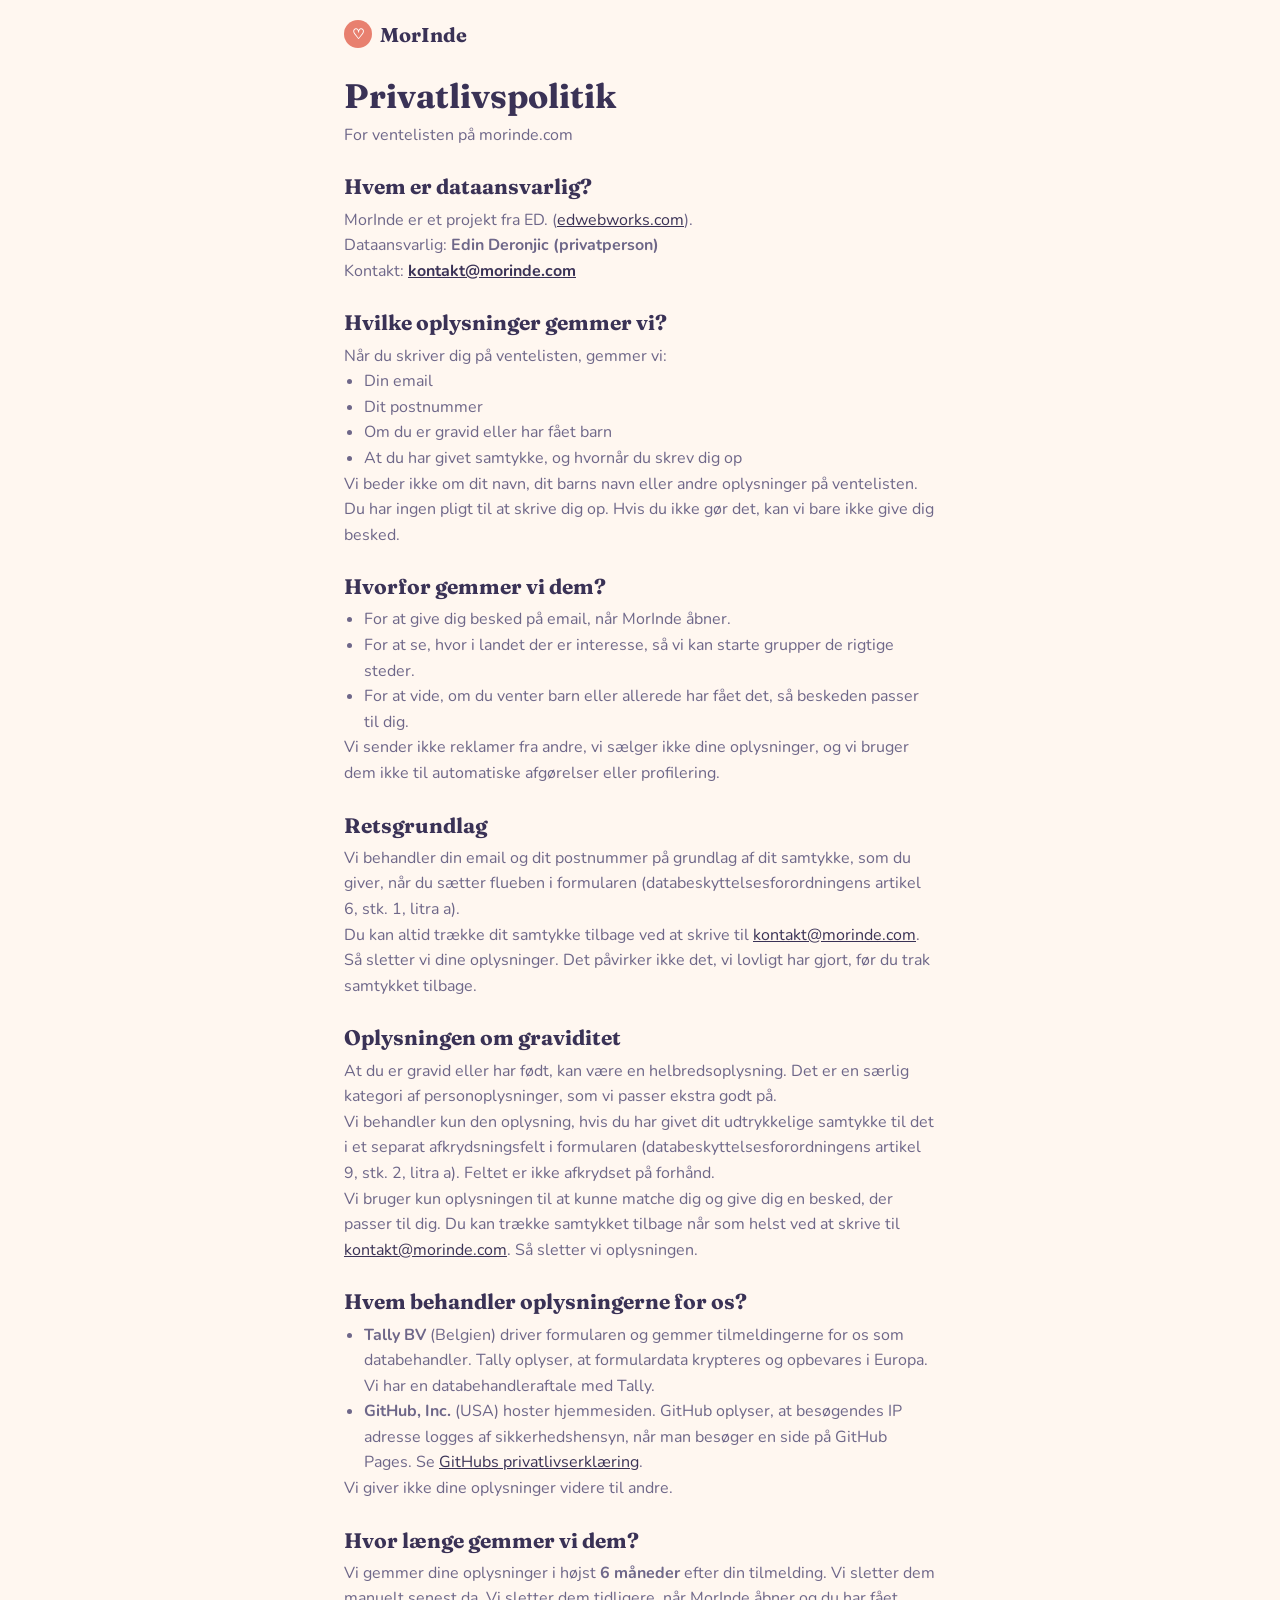
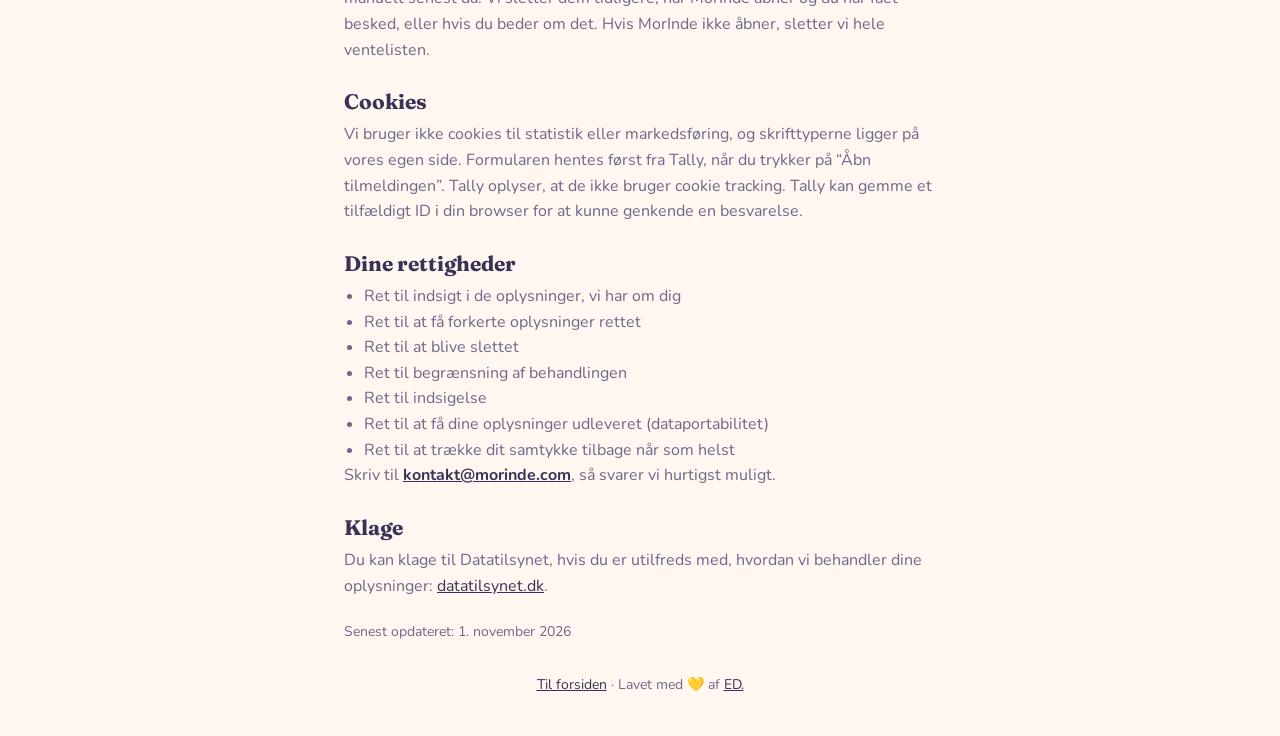
==== privatliv/index.html @ 64ea4354 "Åbn ventelisten: Tally-formular Z98GkV, fjern udkast-mærke" ====
<!DOCTYPE html>
<html lang="da">
<head>
<meta charset="UTF-8">
<meta name="viewport" content="width=device-width, initial-scale=1, viewport-fit=cover">
<meta name="theme-color" content="#FFF7F0">
<meta name="robots" content="noindex">
<title>Privatlivspolitik · MorInde</title>
<link href="/fonts/fonts.css" rel="stylesheet">
<style>
:root{--cream:#FFF7F0;--coral:#E8806F;--ink:#3A3256;--ink-2:#6E6789;--butter:#FFF0C2}
*{box-sizing:border-box;margin:0;padding:0}
body{font-family:'Nunito',system-ui,sans-serif;color:var(--ink);background:var(--cream);line-height:1.6}
.wrap{max-width:640px;margin:0 auto;padding:0 24px 40px}
header{padding:20px 0 10px}
.logo{display:inline-flex;align-items:center;gap:8px;font:700 20px 'Fraunces',serif;text-decoration:none;color:inherit}
.logo i{width:28px;height:28px;border-radius:50%;background:var(--coral);display:inline-grid;place-items:center;color:#fff;font-style:normal;font-size:14px}
h1,h2{font-family:'Fraunces',Georgia,serif;font-weight:700;line-height:1.2}
h1{font-size:34px;margin:18px 0 6px}
h2{font-size:21px;margin:26px 0 8px}
p,li{color:var(--ink-2);font-size:16px}
ul{padding-left:20px}
.draft{background:var(--butter);border-radius:18px;padding:14px 16px;font-weight:700;margin:14px 0}
a{color:var(--ink)}
footer{text-align:center;font-size:14px;color:var(--ink-2);padding-top:30px}
</style>
</head>
<body>
<!--
  UDKAST: Denne privatlivspolitik er IKKE juridisk gennemgået.
  Valg truffet af Edin 1. november 2026:
   Dataansvarlig: Edin Deronjic (privatperson). Ingen CVR.
   Kontakt: kontakt@morinde.com (videresendes via Porkbun Email Forwarding, skal sættes op).
   Opbevaring: højst 6 måneder, slettes manuelt.
   Graviditet: beholdes med udtrykkeligt samtykke (art. 9, stk. 2, litra a), separat afkrydsningsfelt i Tally.
  BØR TJEKKES:
   * Om GitHub (USA) er certificeret under EU-US Data Privacy Framework.
   * Om Tallys respondent ID i local storage kræver samtykke efter cookiereglerne.
  Kilder: se /workspace/morinde-site-guides/gdpr-tjekliste.md
-->
<div class="wrap">
  <header><a class="logo" href="/"><i>♡</i>MorInde</a></header>
  <h1>Privatlivspolitik</h1>
  <p>For ventelisten på morinde.com</p>

  <h2>Hvem er dataansvarlig?</h2>
  <p>MorInde er et projekt fra ED. (<a href="https://edwebworks.com" target="_blank" rel="noopener">edwebworks.com</a>).</p>
  <p>Dataansvarlig: <b>Edin Deronjic (privatperson)</b><br>Kontakt: <b><a href="mailto:kontakt@morinde.com">kontakt@morinde.com</a></b></p>

  <h2>Hvilke oplysninger gemmer vi?</h2>
  <p>Når du skriver dig på ventelisten, gemmer vi:</p>
  <ul>
    <li>Din email</li>
    <li>Dit postnummer</li>
    <li>Om du er gravid eller har fået barn</li>
    <li>At du har givet samtykke, og hvornår du skrev dig op</li>
  </ul>
  <p>Vi beder ikke om dit navn, dit barns navn eller andre oplysninger på ventelisten. Du har ingen pligt til at skrive dig op. Hvis du ikke gør det, kan vi bare ikke give dig besked.</p>

  <h2>Hvorfor gemmer vi dem?</h2>
  <ul>
    <li>For at give dig besked på email, når MorInde åbner.</li>
    <li>For at se, hvor i landet der er interesse, så vi kan starte grupper de rigtige steder.</li>
    <li>For at vide, om du venter barn eller allerede har fået det, så beskeden passer til dig.</li>
  </ul>
  <p>Vi sender ikke reklamer fra andre, vi sælger ikke dine oplysninger, og vi bruger dem ikke til automatiske afgørelser eller profilering.</p>

  <h2>Retsgrundlag</h2>
  <p>Vi behandler din email og dit postnummer på grundlag af dit samtykke, som du giver, når du sætter flueben i formularen (databeskyttelsesforordningens artikel 6, stk. 1, litra a).</p>
  <p>Du kan altid trække dit samtykke tilbage ved at skrive til <a href="mailto:kontakt@morinde.com">kontakt@morinde.com</a>. Så sletter vi dine oplysninger. Det påvirker ikke det, vi lovligt har gjort, før du trak samtykket tilbage.</p>

  <h2>Oplysningen om graviditet</h2>
  <p>At du er gravid eller har født, kan være en helbredsoplysning. Det er en særlig kategori af personoplysninger, som vi passer ekstra godt på.</p>
  <p>Vi behandler kun den oplysning, hvis du har givet dit udtrykkelige samtykke til det i et separat afkrydsningsfelt i formularen (databeskyttelsesforordningens artikel 9, stk. 2, litra a). Feltet er ikke afkrydset på forhånd.</p>
  <p>Vi bruger kun oplysningen til at kunne matche dig og give dig en besked, der passer til dig. Du kan trække samtykket tilbage når som helst ved at skrive til <a href="mailto:kontakt@morinde.com">kontakt@morinde.com</a>. Så sletter vi oplysningen.</p>

  <h2>Hvem behandler oplysningerne for os?</h2>
  <ul>
    <li><b>Tally BV</b> (Belgien) driver formularen og gemmer tilmeldingerne for os som databehandler. Tally oplyser, at formulardata krypteres og opbevares i Europa. Vi har en databehandleraftale med Tally.</li>
    <li><b>GitHub, Inc.</b> (USA) hoster hjemmesiden. GitHub oplyser, at besøgendes IP adresse logges af sikkerhedshensyn, når man besøger en side på GitHub Pages. Se <a href="https://docs.github.com/en/site-policy/privacy-policies/github-general-privacy-statement" target="_blank" rel="noopener">GitHubs privatlivserklæring</a>.</li>
  </ul>
  <p>Vi giver ikke dine oplysninger videre til andre.</p>

  <h2>Hvor længe gemmer vi dem?</h2>
  <p>Vi gemmer dine oplysninger i højst <b>6 måneder</b> efter din tilmelding. Vi sletter dem manuelt senest da. Vi sletter dem tidligere, når MorInde åbner og du har fået besked, eller hvis du beder om det. Hvis MorInde ikke åbner, sletter vi hele ventelisten.</p>

  <h2>Cookies</h2>
  <p>Vi bruger ikke cookies til statistik eller markedsføring, og skrifttyperne ligger på vores egen side. Formularen hentes først fra Tally, når du trykker på “Åbn tilmeldingen”. Tally oplyser, at de ikke bruger cookie tracking. Tally kan gemme et tilfældigt ID i din browser for at kunne genkende en besvarelse.</p>

  <h2>Dine rettigheder</h2>
  <ul>
    <li>Ret til indsigt i de oplysninger, vi har om dig</li>
    <li>Ret til at få forkerte oplysninger rettet</li>
    <li>Ret til at blive slettet</li>
    <li>Ret til begrænsning af behandlingen</li>
    <li>Ret til indsigelse</li>
    <li>Ret til at få dine oplysninger udleveret (dataportabilitet)</li>
    <li>Ret til at trække dit samtykke tilbage når som helst</li>
  </ul>
  <p>Skriv til <b><a href="mailto:kontakt@morinde.com">kontakt@morinde.com</a></b>, så svarer vi hurtigst muligt.</p>

  <h2>Klage</h2>
  <p>Du kan klage til Datatilsynet, hvis du er utilfreds med, hvordan vi behandler dine oplysninger: <a href="https://www.datatilsynet.dk" target="_blank" rel="noopener">datatilsynet.dk</a>.</p>

  <p style="margin-top:22px;font-size:14px">Senest opdateret: 1. november 2026</p>

  <footer><a href="/">Til forsiden</a> · Lavet med 💛 af <a href="https://edwebworks.com" target="_blank" rel="noopener">ED.</a></footer>
</div>
</body>
</html>
---- fonts/fonts.css ----
/* vietnamese */
@font-face {
  font-family: 'Fraunces';
  font-style: normal;
  font-weight: 600;
  font-display: swap;
  src: url(/fonts/6NU78FyLNQOQZAnv9bYEvDiIdE9Ea92uemAk_WBq8U_9v0c2Wa0KxCBTeO-U.woff2) format('woff2');
  unicode-range: U+0102-0103, U+0110-0111, U+0128-0129, U+0168-0169, U+01A0-01A1, U+01AF-01B0, U+0300-0301, U+0303-0304, U+0308-0309, U+0323, U+0329, U+1EA0-1EF9, U+20AB;
}
/* latin-ext */
@font-face {
  font-family: 'Fraunces';
  font-style: normal;
  font-weight: 600;
  font-display: swap;
  src: url(/fonts/6NU78FyLNQOQZAnv9bYEvDiIdE9Ea92uemAk_WBq8U_9v0c2Wa0KxCFTeO-U.woff2) format('woff2');
  unicode-range: U+0100-02BA, U+02BD-02C5, U+02C7-02CC, U+02CE-02D7, U+02DD-02FF, U+0304, U+0308, U+0329, U+1D00-1DBF, U+1E00-1E9F, U+1EF2-1EFF, U+2020, U+20A0-20AB, U+20AD-20C4, U+2113, U+2C60-2C7F, U+A720-A7FF;
}
/* latin */
@font-face {
  font-family: 'Fraunces';
  font-style: normal;
  font-weight: 600;
  font-display: swap;
  src: url(/fonts/6NU78FyLNQOQZAnv9bYEvDiIdE9Ea92uemAk_WBq8U_9v0c2Wa0KxC9TeA.woff2) format('woff2');
  unicode-range: U+0000-00FF, U+0131, U+0152-0153, U+02BB-02BC, U+02C6, U+02DA, U+02DC, U+0304, U+0308, U+0329, U+2000-206F, U+20AC, U+2122, U+2191, U+2193, U+2212, U+2215, U+FEFF, U+FFFD;
}
/* vietnamese */
@font-face {
  font-family: 'Fraunces';
  font-style: normal;
  font-weight: 700;
  font-display: swap;
  src: url(/fonts/6NU78FyLNQOQZAnv9bYEvDiIdE9Ea92uemAk_WBq8U_9v0c2Wa0KxCBTeO-U.woff2) format('woff2');
  unicode-range: U+0102-0103, U+0110-0111, U+0128-0129, U+0168-0169, U+01A0-01A1, U+01AF-01B0, U+0300-0301, U+0303-0304, U+0308-0309, U+0323, U+0329, U+1EA0-1EF9, U+20AB;
}
/* latin-ext */
@font-face {
  font-family: 'Fraunces';
  font-style: normal;
  font-weight: 700;
  font-display: swap;
  src: url(/fonts/6NU78FyLNQOQZAnv9bYEvDiIdE9Ea92uemAk_WBq8U_9v0c2Wa0KxCFTeO-U.woff2) format('woff2');
  unicode-range: U+0100-02BA, U+02BD-02C5, U+02C7-02CC, U+02CE-02D7, U+02DD-02FF, U+0304, U+0308, U+0329, U+1D00-1DBF, U+1E00-1E9F, U+1EF2-1EFF, U+2020, U+20A0-20AB, U+20AD-20C4, U+2113, U+2C60-2C7F, U+A720-A7FF;
}
/* latin */
@font-face {
  font-family: 'Fraunces';
  font-style: normal;
  font-weight: 700;
  font-display: swap;
  src: url(/fonts/6NU78FyLNQOQZAnv9bYEvDiIdE9Ea92uemAk_WBq8U_9v0c2Wa0KxC9TeA.woff2) format('woff2');
  unicode-range: U+0000-00FF, U+0131, U+0152-0153, U+02BB-02BC, U+02C6, U+02DA, U+02DC, U+0304, U+0308, U+0329, U+2000-206F, U+20AC, U+2122, U+2191, U+2193, U+2212, U+2215, U+FEFF, U+FFFD;
}
/* cyrillic-ext */
@font-face {
  font-family: 'Nunito';
  font-style: normal;
  font-weight: 400;
  font-display: swap;
  src: url(/fonts/XRXV3I6Li01BKofIOOaBXso.woff2) format('woff2');
  unicode-range: U+0460-052F, U+1C80-1C8A, U+20B4, U+2DE0-2DFF, U+A640-A69F, U+FE2E-FE2F;
}
/* cyrillic */
@font-face {
  font-family: 'Nunito';
  font-style: normal;
  font-weight: 400;
  font-display: swap;
  src: url(/fonts/XRXV3I6Li01BKofIMeaBXso.woff2) format('woff2');
  unicode-range: U+0301, U+0400-045F, U+0490-0491, U+04B0-04B1, U+2116;
}
/* vietnamese */
@font-face {
  font-family: 'Nunito';
  font-style: normal;
  font-weight: 400;
  font-display: swap;
  src: url(/fonts/XRXV3I6Li01BKofIOuaBXso.woff2) format('woff2');
  unicode-range: U+0102-0103, U+0110-0111, U+0128-0129, U+0168-0169, U+01A0-01A1, U+01AF-01B0, U+0300-0301, U+0303-0304, U+0308-0309, U+0323, U+0329, U+1EA0-1EF9, U+20AB;
}
/* latin-ext */
@font-face {
  font-family: 'Nunito';
  font-style: normal;
  font-weight: 400;
  font-display: swap;
  src: url(/fonts/XRXV3I6Li01BKofIO-aBXso.woff2) format('woff2');
  unicode-range: U+0100-02BA, U+02BD-02C5, U+02C7-02CC, U+02CE-02D7, U+02DD-02FF, U+0304, U+0308, U+0329, U+1D00-1DBF, U+1E00-1E9F, U+1EF2-1EFF, U+2020, U+20A0-20AB, U+20AD-20C4, U+2113, U+2C60-2C7F, U+A720-A7FF;
}
/* latin */
@font-face {
  font-family: 'Nunito';
  font-style: normal;
  font-weight: 400;
  font-display: swap;
  src: url(/fonts/XRXV3I6Li01BKofINeaB.woff2) format('woff2');
  unicode-range: U+0000-00FF, U+0131, U+0152-0153, U+02BB-02BC, U+02C6, U+02DA, U+02DC, U+0304, U+0308, U+0329, U+2000-206F, U+20AC, U+2122, U+2191, U+2193, U+2212, U+2215, U+FEFF, U+FFFD;
}
/* cyrillic-ext */
@font-face {
  font-family: 'Nunito';
  font-style: normal;
  font-weight: 600;
  font-display: swap;
  src: url(/fonts/XRXV3I6Li01BKofIOOaBXso.woff2) format('woff2');
  unicode-range: U+0460-052F, U+1C80-1C8A, U+20B4, U+2DE0-2DFF, U+A640-A69F, U+FE2E-FE2F;
}
/* cyrillic */
@font-face {
  font-family: 'Nunito';
  font-style: normal;
  font-weight: 600;
  font-display: swap;
  src: url(/fonts/XRXV3I6Li01BKofIMeaBXso.woff2) format('woff2');
  unicode-range: U+0301, U+0400-045F, U+0490-0491, U+04B0-04B1, U+2116;
}
/* vietnamese */
@font-face {
  font-family: 'Nunito';
  font-style: normal;
  font-weight: 600;
  font-display: swap;
  src: url(/fonts/XRXV3I6Li01BKofIOuaBXso.woff2) format('woff2');
  unicode-range: U+0102-0103, U+0110-0111, U+0128-0129, U+0168-0169, U+01A0-01A1, U+01AF-01B0, U+0300-0301, U+0303-0304, U+0308-0309, U+0323, U+0329, U+1EA0-1EF9, U+20AB;
}
/* latin-ext */
@font-face {
  font-family: 'Nunito';
  font-style: normal;
  font-weight: 600;
  font-display: swap;
  src: url(/fonts/XRXV3I6Li01BKofIO-aBXso.woff2) format('woff2');
  unicode-range: U+0100-02BA, U+02BD-02C5, U+02C7-02CC, U+02CE-02D7, U+02DD-02FF, U+0304, U+0308, U+0329, U+1D00-1DBF, U+1E00-1E9F, U+1EF2-1EFF, U+2020, U+20A0-20AB, U+20AD-20C4, U+2113, U+2C60-2C7F, U+A720-A7FF;
}
/* latin */
@font-face {
  font-family: 'Nunito';
  font-style: normal;
  font-weight: 600;
  font-display: swap;
  src: url(/fonts/XRXV3I6Li01BKofINeaB.woff2) format('woff2');
  unicode-range: U+0000-00FF, U+0131, U+0152-0153, U+02BB-02BC, U+02C6, U+02DA, U+02DC, U+0304, U+0308, U+0329, U+2000-206F, U+20AC, U+2122, U+2191, U+2193, U+2212, U+2215, U+FEFF, U+FFFD;
}
/* cyrillic-ext */
@font-face {
  font-family: 'Nunito';
  font-style: normal;
  font-weight: 700;
  font-display: swap;
  src: url(/fonts/XRXV3I6Li01BKofIOOaBXso.woff2) format('woff2');
  unicode-range: U+0460-052F, U+1C80-1C8A, U+20B4, U+2DE0-2DFF, U+A640-A69F, U+FE2E-FE2F;
}
/* cyrillic */
@font-face {
  font-family: 'Nunito';
  font-style: normal;
  font-weight: 700;
  font-display: swap;
  src: url(/fonts/XRXV3I6Li01BKofIMeaBXso.woff2) format('woff2');
  unicode-range: U+0301, U+0400-045F, U+0490-0491, U+04B0-04B1, U+2116;
}
/* vietnamese */
@font-face {
  font-family: 'Nunito';
  font-style: normal;
  font-weight: 700;
  font-display: swap;
  src: url(/fonts/XRXV3I6Li01BKofIOuaBXso.woff2) format('woff2');
  unicode-range: U+0102-0103, U+0110-0111, U+0128-0129, U+0168-0169, U+01A0-01A1, U+01AF-01B0, U+0300-0301, U+0303-0304, U+0308-0309, U+0323, U+0329, U+1EA0-1EF9, U+20AB;
}
/* latin-ext */
@font-face {
  font-family: 'Nunito';
  font-style: normal;
  font-weight: 700;
  font-display: swap;
  src: url(/fonts/XRXV3I6Li01BKofIO-aBXso.woff2) format('woff2');
  unicode-range: U+0100-02BA, U+02BD-02C5, U+02C7-02CC, U+02CE-02D7, U+02DD-02FF, U+0304, U+0308, U+0329, U+1D00-1DBF, U+1E00-1E9F, U+1EF2-1EFF, U+2020, U+20A0-20AB, U+20AD-20C4, U+2113, U+2C60-2C7F, U+A720-A7FF;
}
/* latin */
@font-face {
  font-family: 'Nunito';
  font-style: normal;
  font-weight: 700;
  font-display: swap;
  src: url(/fonts/XRXV3I6Li01BKofINeaB.woff2) format('woff2');
  unicode-range: U+0000-00FF, U+0131, U+0152-0153, U+02BB-02BC, U+02C6, U+02DA, U+02DC, U+0304, U+0308, U+0329, U+2000-206F, U+20AC, U+2122, U+2191, U+2193, U+2212, U+2215, U+FEFF, U+FFFD;
}
/* cyrillic-ext */
@font-face {
  font-family: 'Nunito';
  font-style: normal;
  font-weight: 800;
  font-display: swap;
  src: url(/fonts/XRXV3I6Li01BKofIOOaBXso.woff2) format('woff2');
  unicode-range: U+0460-052F, U+1C80-1C8A, U+20B4, U+2DE0-2DFF, U+A640-A69F, U+FE2E-FE2F;
}
/* cyrillic */
@font-face {
  font-family: 'Nunito';
  font-style: normal;
  font-weight: 800;
  font-display: swap;
  src: url(/fonts/XRXV3I6Li01BKofIMeaBXso.woff2) format('woff2');
  unicode-range: U+0301, U+0400-045F, U+0490-0491, U+04B0-04B1, U+2116;
}
/* vietnamese */
@font-face {
  font-family: 'Nunito';
  font-style: normal;
  font-weight: 800;
  font-display: swap;
  src: url(/fonts/XRXV3I6Li01BKofIOuaBXso.woff2) format('woff2');
  unicode-range: U+0102-0103, U+0110-0111, U+0128-0129, U+0168-0169, U+01A0-01A1, U+01AF-01B0, U+0300-0301, U+0303-0304, U+0308-0309, U+0323, U+0329, U+1EA0-1EF9, U+20AB;
}
/* latin-ext */
@font-face {
  font-family: 'Nunito';
  font-style: normal;
  font-weight: 800;
  font-display: swap;
  src: url(/fonts/XRXV3I6Li01BKofIO-aBXso.woff2) format('woff2');
  unicode-range: U+0100-02BA, U+02BD-02C5, U+02C7-02CC, U+02CE-02D7, U+02DD-02FF, U+0304, U+0308, U+0329, U+1D00-1DBF, U+1E00-1E9F, U+1EF2-1EFF, U+2020, U+20A0-20AB, U+20AD-20C4, U+2113, U+2C60-2C7F, U+A720-A7FF;
}
/* latin */
@font-face {
  font-family: 'Nunito';
  font-style: normal;
  font-weight: 800;
  font-display: swap;
  src: url(/fonts/XRXV3I6Li01BKofINeaB.woff2) format('woff2');
  unicode-range: U+0000-00FF, U+0131, U+0152-0153, U+02BB-02BC, U+02C6, U+02DA, U+02DC, U+0304, U+0308, U+0329, U+2000-206F, U+20AC, U+2122, U+2191, U+2193, U+2212, U+2215, U+FEFF, U+FFFD;
}
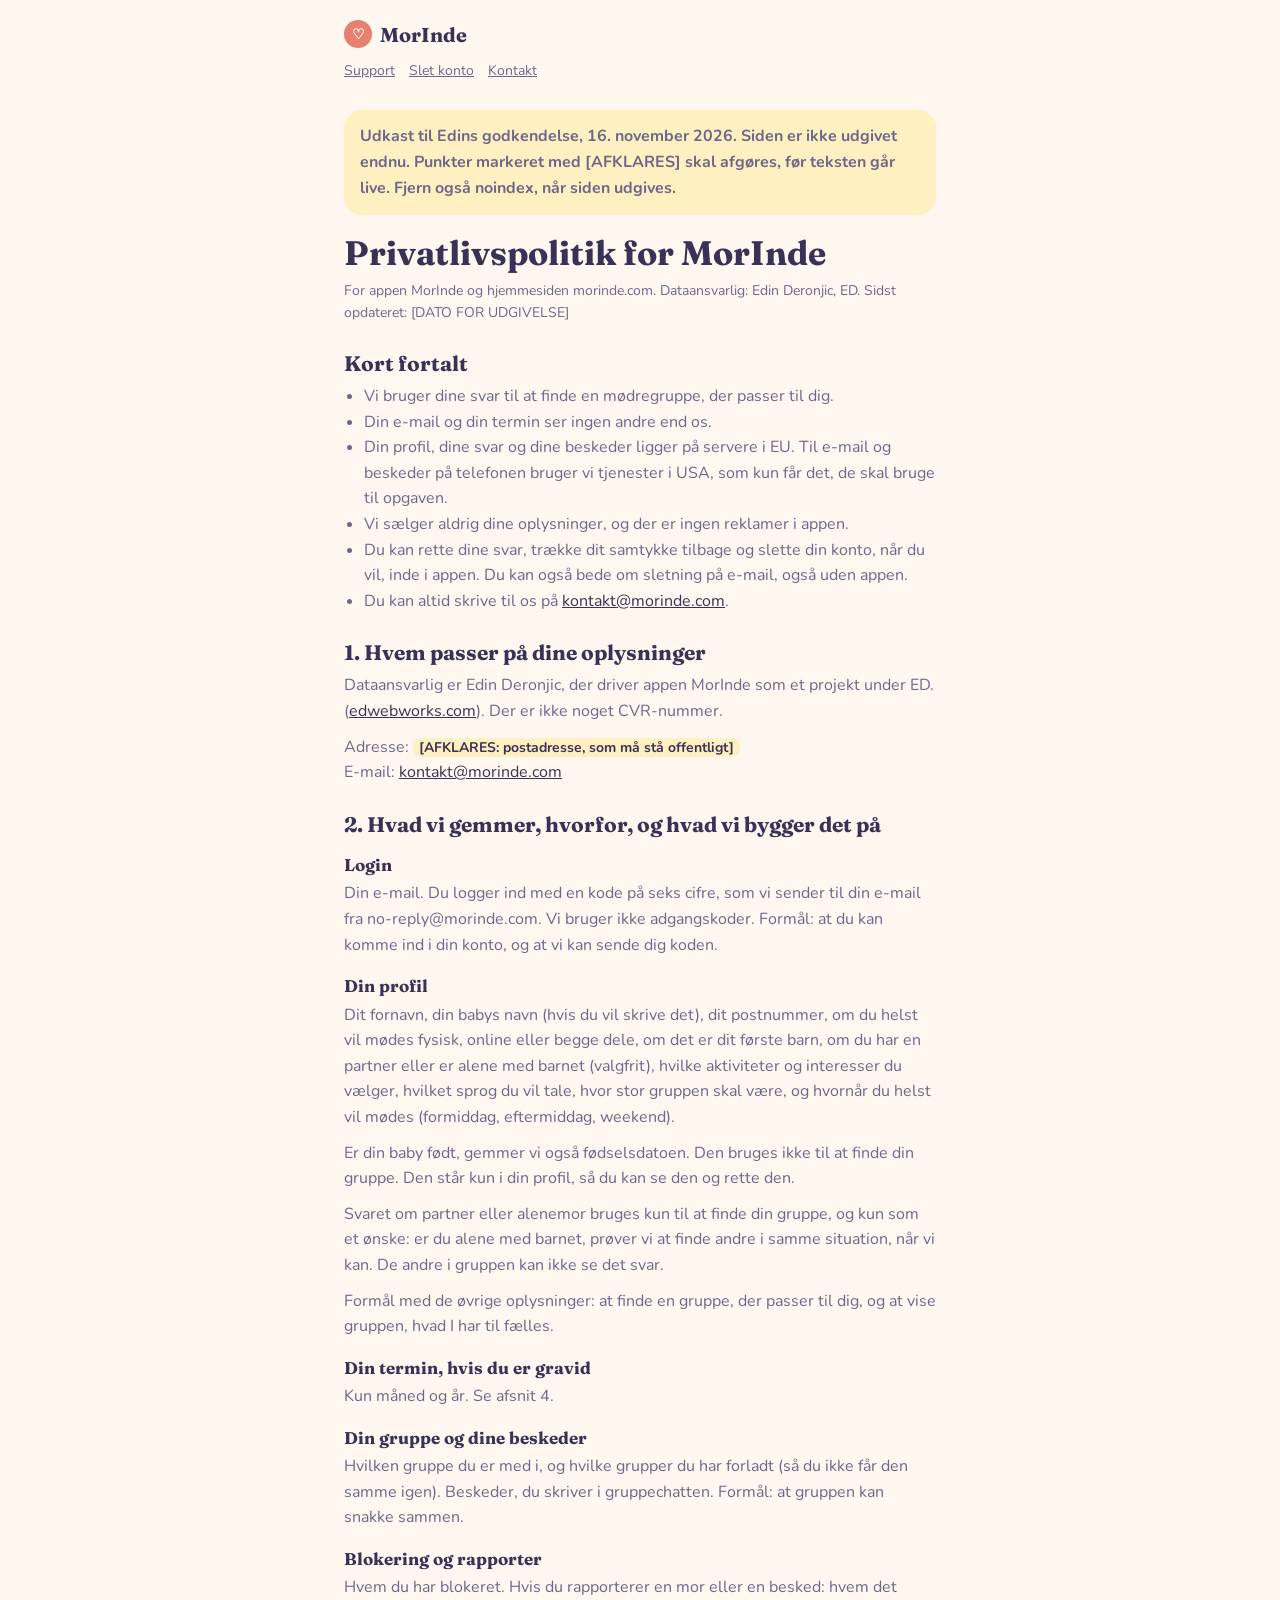
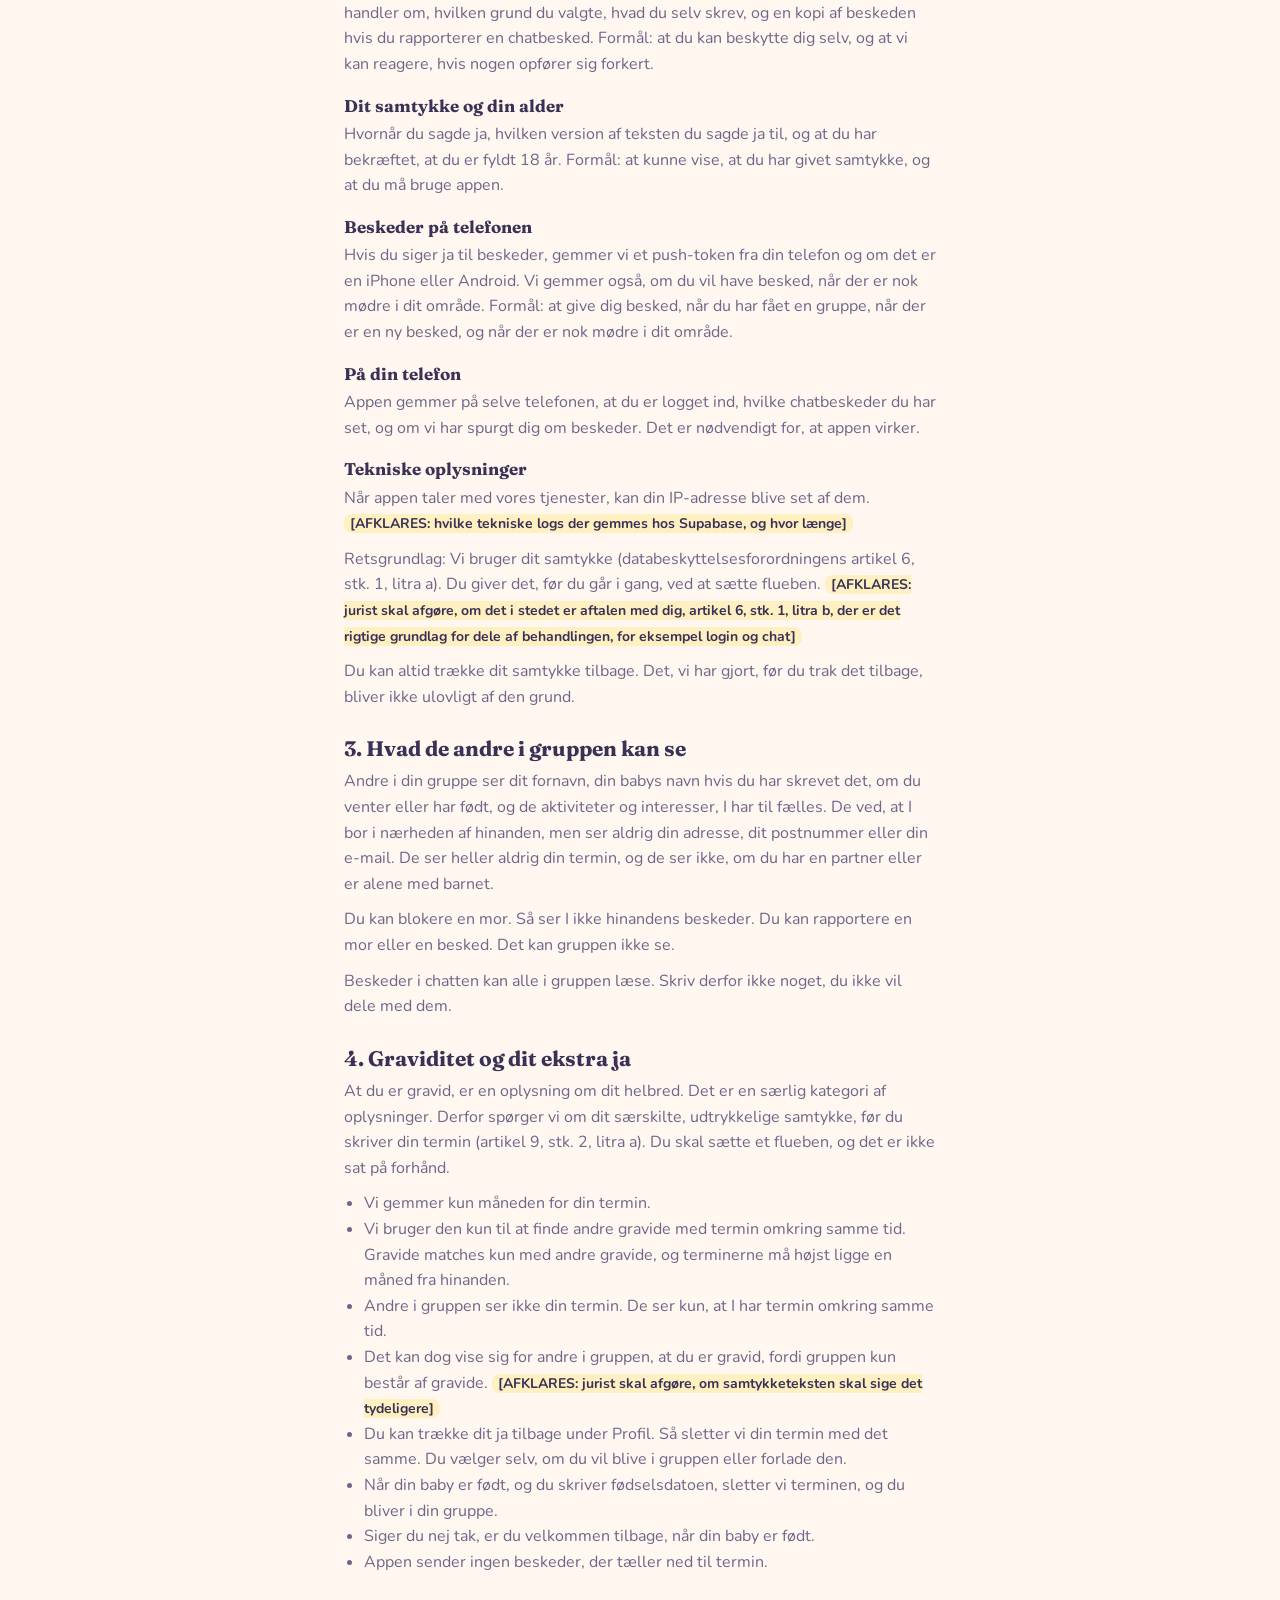
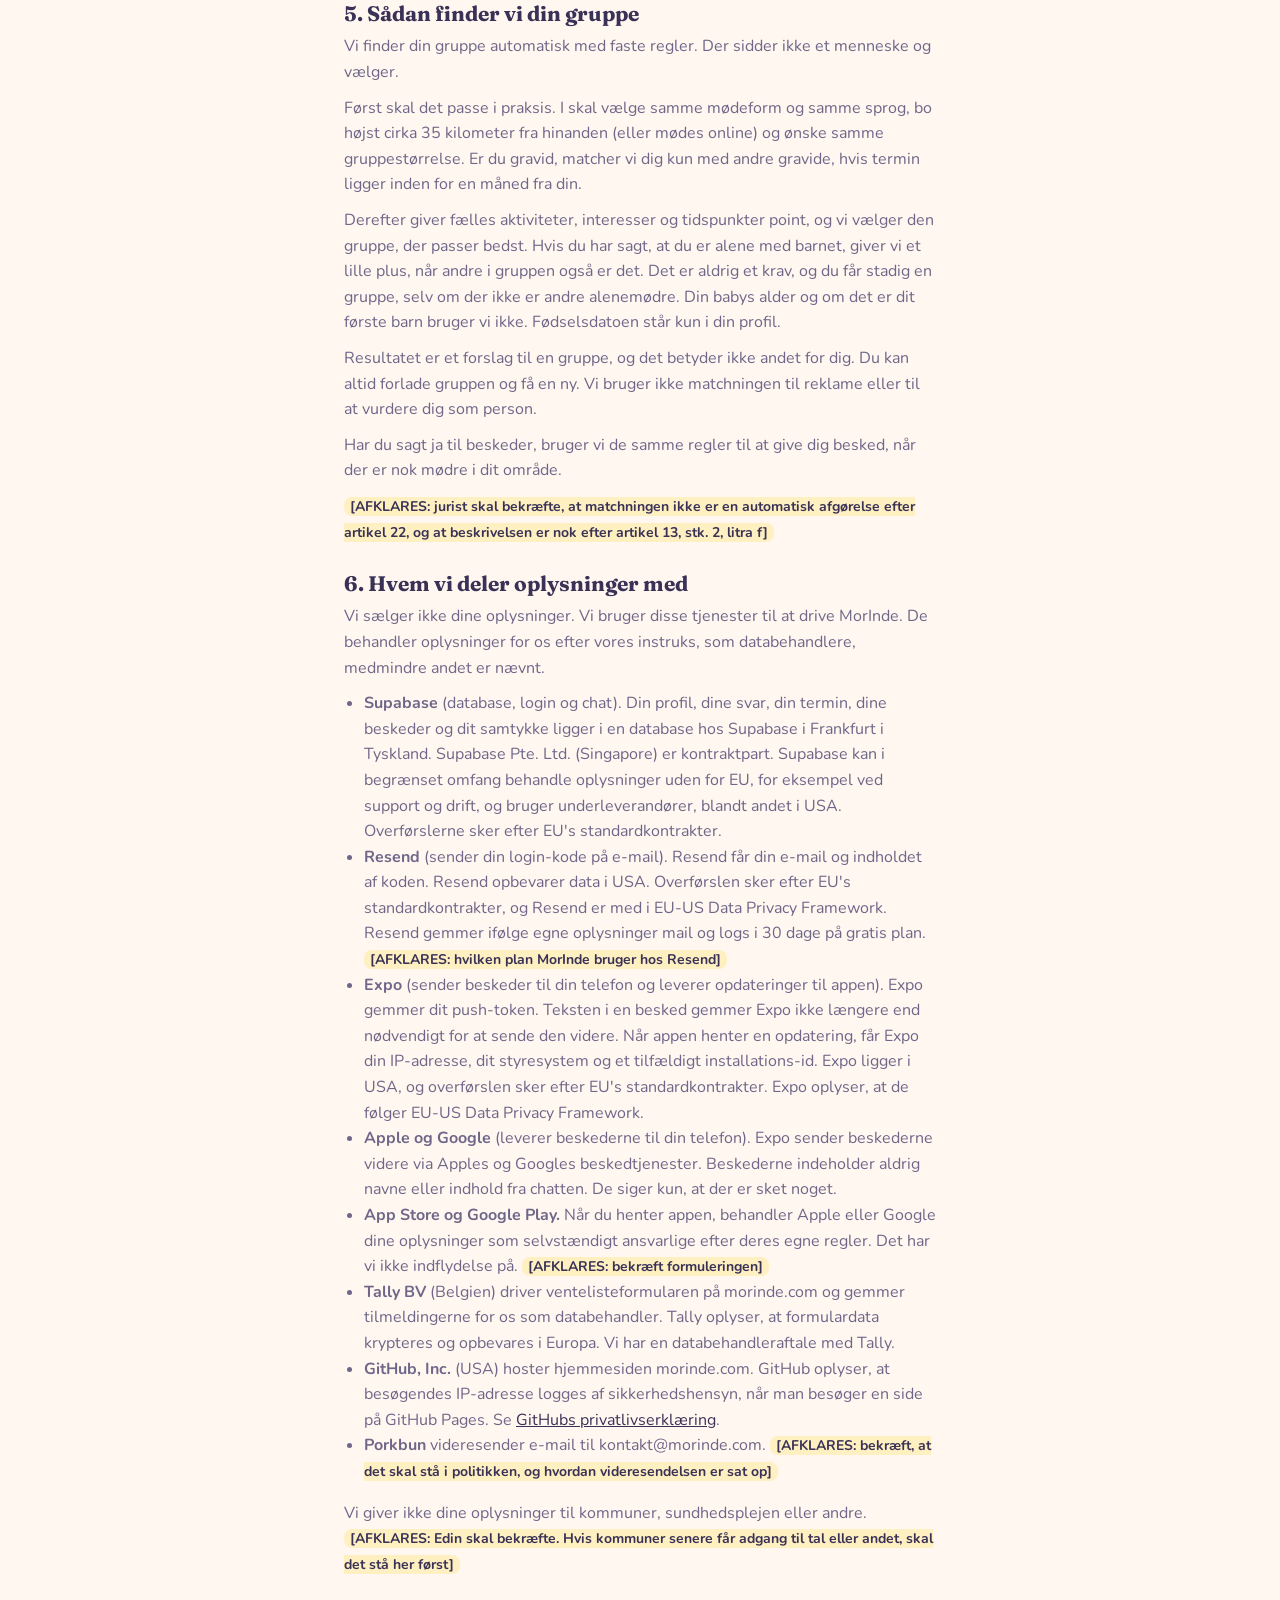
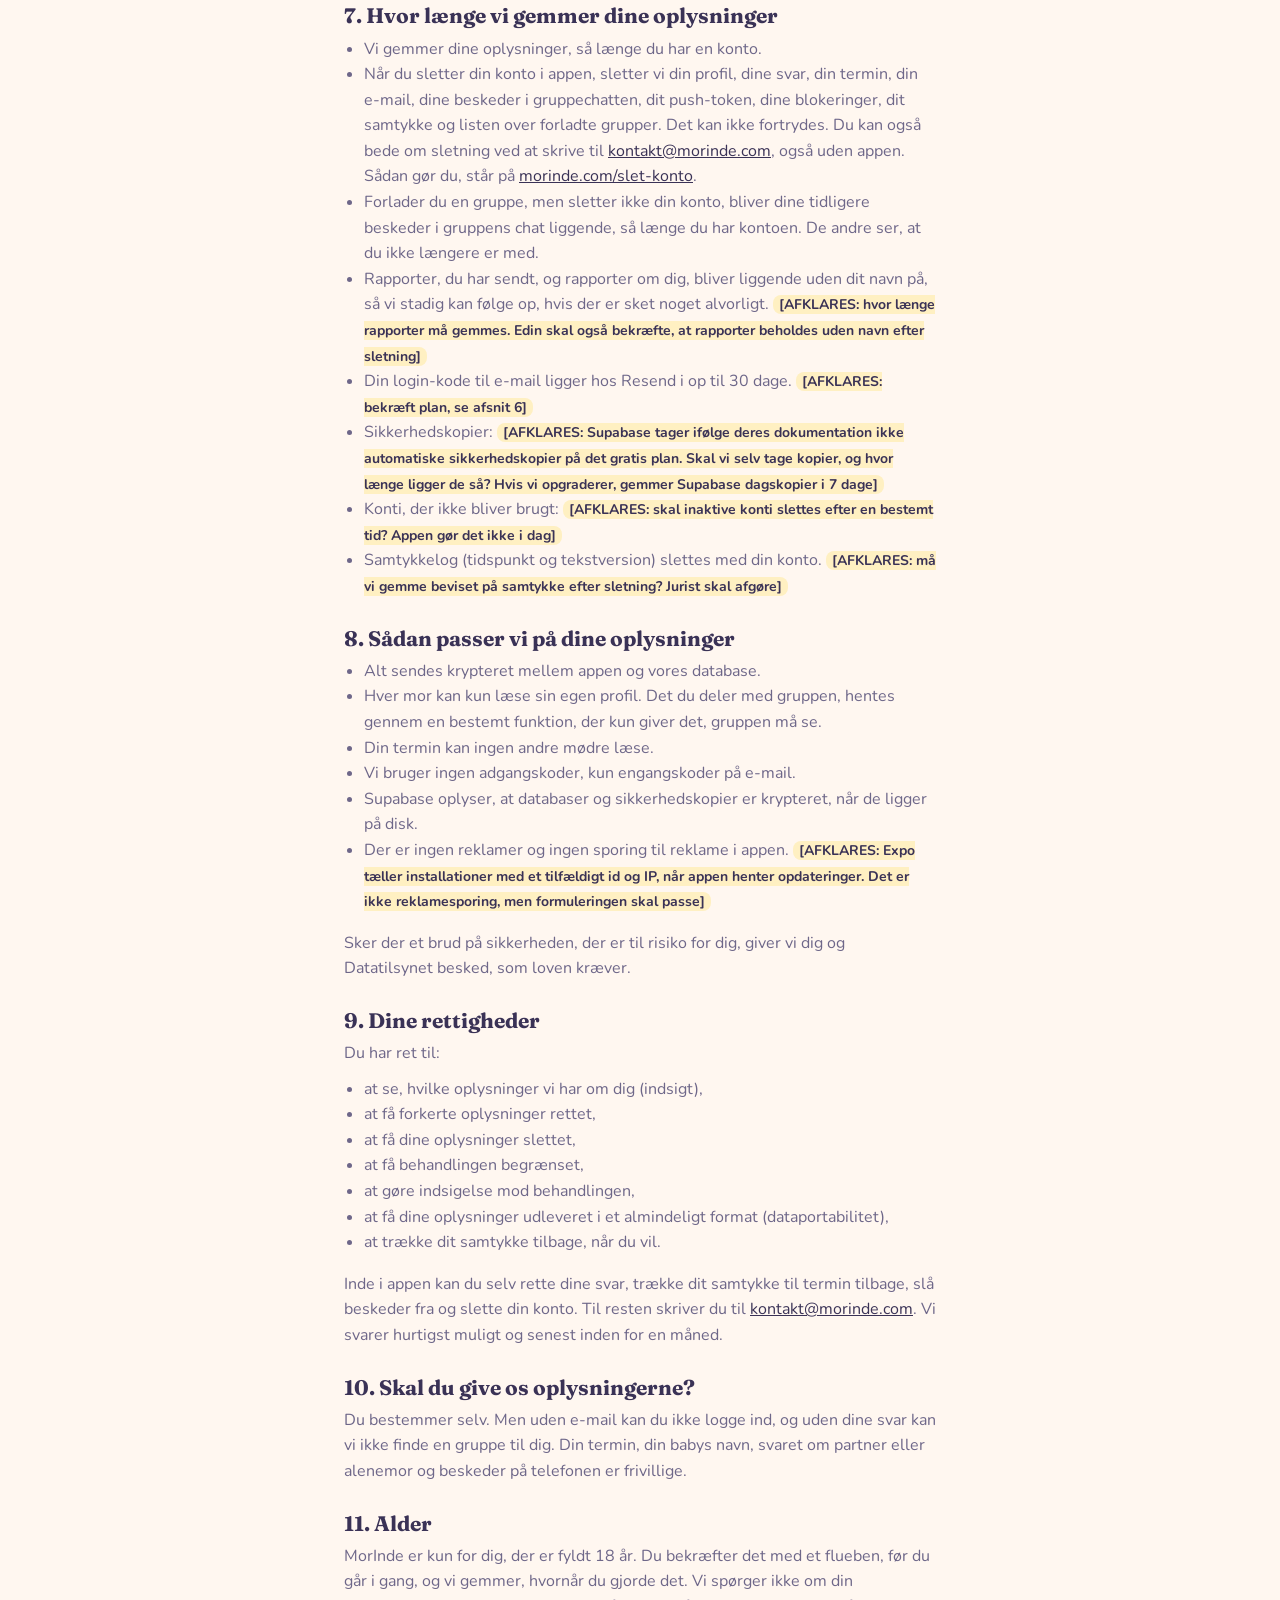
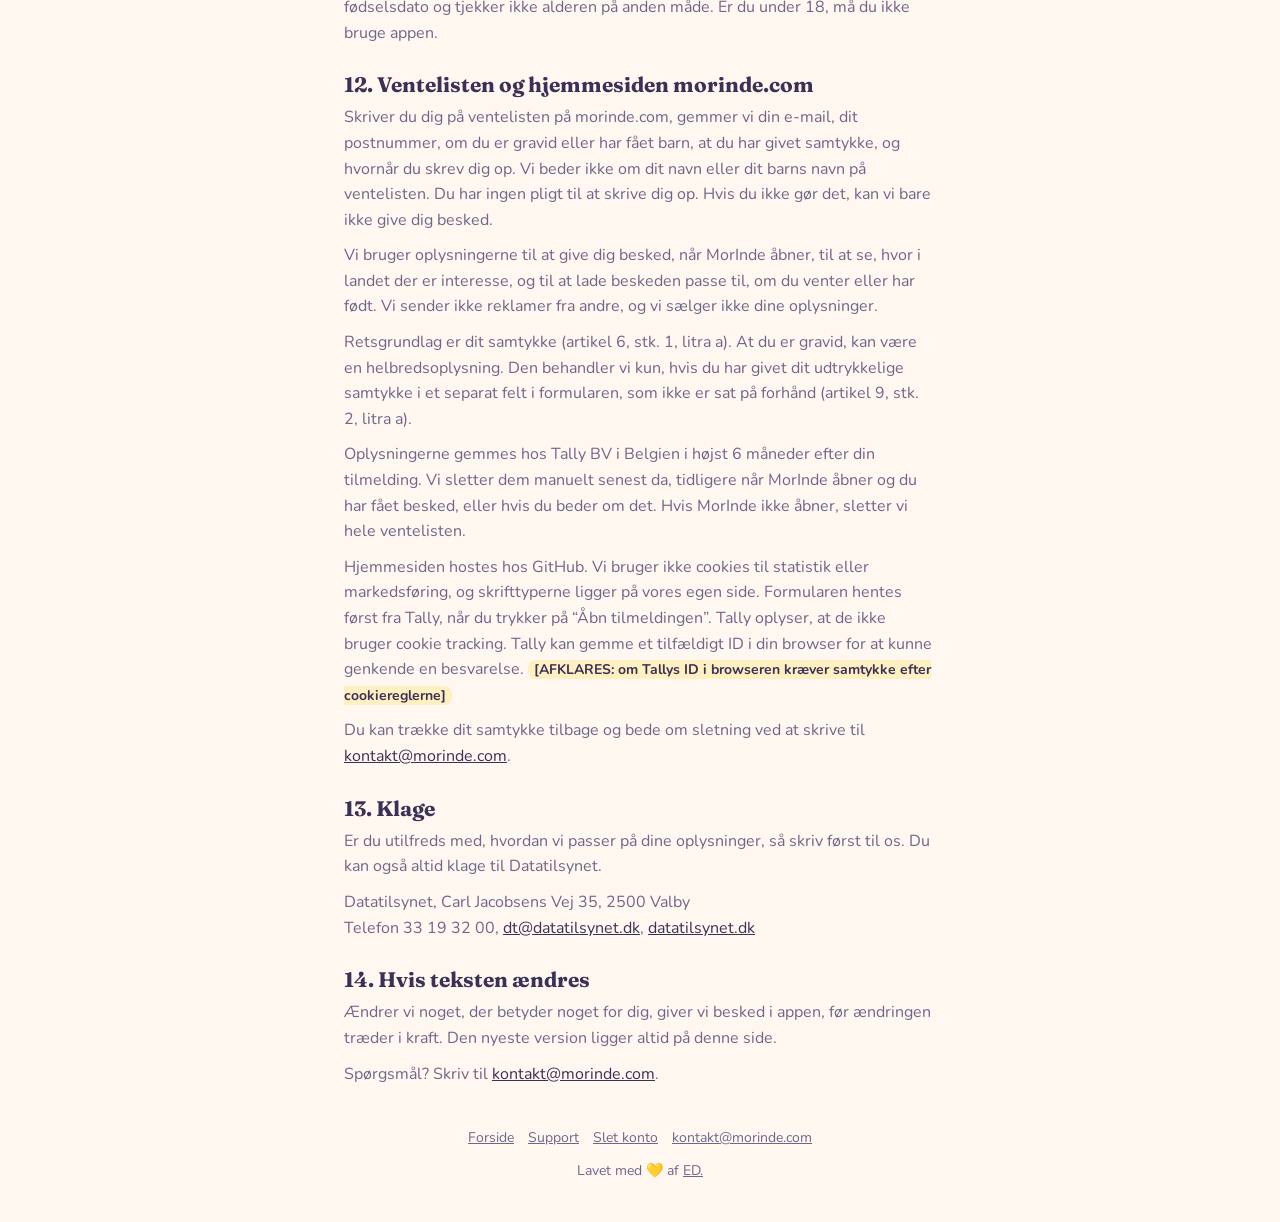
==== commit a7e36f3d: "Forbered fuld privatlivspolitik og supportsider Udkast til /privatliv/ (app og venteliste) og /suppo" ====
--- a/privatliv/index.html
+++ b/privatliv/index.html
@@ -6,105 +6,208 @@
 <meta name="theme-color" content="#FFF7F0">
 <meta name="robots" content="noindex">
 <title>Privatlivspolitik · MorInde</title>
+<meta name="description" content="Privatlivspolitik for appen MorInde og hjemmesiden morinde.com. Dataansvarlig er Edin Deronjic, ED.">
 <link href="/fonts/fonts.css" rel="stylesheet">
 <style>
-:root{--cream:#FFF7F0;--coral:#E8806F;--ink:#3A3256;--ink-2:#6E6789;--butter:#FFF0C2}
+:root{--cream:#FFF7F0;--coral:#E8806F;--ink:#3A3256;--ink-2:#6E6789;--butter:#FFF0C2;--line:#EFE4DA}
 *{box-sizing:border-box;margin:0;padding:0}
 body{font-family:'Nunito',system-ui,sans-serif;color:var(--ink);background:var(--cream);line-height:1.6}
 .wrap{max-width:640px;margin:0 auto;padding:0 24px 40px}
 header{padding:20px 0 10px}
 .logo{display:inline-flex;align-items:center;gap:8px;font:700 20px 'Fraunces',serif;text-decoration:none;color:inherit}
 .logo i{width:28px;height:28px;border-radius:50%;background:var(--coral);display:inline-grid;place-items:center;color:#fff;font-style:normal;font-size:14px}
-h1,h2{font-family:'Fraunces',Georgia,serif;font-weight:700;line-height:1.2}
+.nav{display:flex;flex-wrap:wrap;gap:14px;margin:12px 0 4px;font-size:14px}
+.nav a{color:var(--ink-2)}
+h1,h2,h3{font-family:'Fraunces',Georgia,serif;font-weight:700;line-height:1.2}
 h1{font-size:34px;margin:18px 0 6px}
 h2{font-size:21px;margin:26px 0 8px}
+h3{font-size:17px;margin:18px 0 6px}
+.meta{color:var(--ink-2);font-size:14px;margin-bottom:16px}
 p,li{color:var(--ink-2);font-size:16px}
-ul{padding-left:20px}
+p{margin-bottom:10px}
+ul,ol{padding-left:20px;margin:8px 0 16px}
 .draft{background:var(--butter);border-radius:18px;padding:14px 16px;font-weight:700;margin:14px 0}
+.afklar{background:var(--butter);border-radius:8px;padding:0 6px;font-weight:700;color:var(--ink);font-size:14px}
 a{color:var(--ink)}
 footer{text-align:center;font-size:14px;color:var(--ink-2);padding-top:30px}
+footer .links{margin-bottom:10px;display:flex;flex-wrap:wrap;gap:14px;justify-content:center}
+footer a{color:var(--ink-2)}
 </style>
 </head>
 <body>
-<!--
-  UDKAST: Denne privatlivspolitik er IKKE juridisk gennemgået.
-  Valg truffet af Edin 1. november 2026:
-   Dataansvarlig: Edin Deronjic (privatperson). Ingen CVR.
-   Kontakt: kontakt@morinde.com (videresendes via Porkbun Email Forwarding, skal sættes op).
-   Opbevaring: højst 6 måneder, slettes manuelt.
-   Graviditet: beholdes med udtrykkeligt samtykke (art. 9, stk. 2, litra a), separat afkrydsningsfelt i Tally.
-  BØR TJEKKES:
-   * Om GitHub (USA) er certificeret under EU-US Data Privacy Framework.
-   * Om Tallys respondent ID i local storage kræver samtykke efter cookiereglerne.
-  Kilder: se /workspace/morinde-site-guides/gdpr-tjekliste.md
--->
 <div class="wrap">
-  <header><a class="logo" href="/"><i>♡</i>MorInde</a></header>
-  <h1>Privatlivspolitik</h1>
-  <p>For ventelisten på morinde.com</p>
-
-  <h2>Hvem er dataansvarlig?</h2>
-  <p>MorInde er et projekt fra ED. (<a href="https://edwebworks.com" target="_blank" rel="noopener">edwebworks.com</a>).</p>
-  <p>Dataansvarlig: <b>Edin Deronjic (privatperson)</b><br>Kontakt: <b><a href="mailto:kontakt@morinde.com">kontakt@morinde.com</a></b></p>
-
-  <h2>Hvilke oplysninger gemmer vi?</h2>
-  <p>Når du skriver dig på ventelisten, gemmer vi:</p>
-  <ul>
-    <li>Din email</li>
-    <li>Dit postnummer</li>
-    <li>Om du er gravid eller har fået barn</li>
-    <li>At du har givet samtykke, og hvornår du skrev dig op</li>
-  </ul>
-  <p>Vi beder ikke om dit navn, dit barns navn eller andre oplysninger på ventelisten. Du har ingen pligt til at skrive dig op. Hvis du ikke gør det, kan vi bare ikke give dig besked.</p>
-
-  <h2>Hvorfor gemmer vi dem?</h2>
-  <ul>
-    <li>For at give dig besked på email, når MorInde åbner.</li>
-    <li>For at se, hvor i landet der er interesse, så vi kan starte grupper de rigtige steder.</li>
-    <li>For at vide, om du venter barn eller allerede har fået det, så beskeden passer til dig.</li>
-  </ul>
-  <p>Vi sender ikke reklamer fra andre, vi sælger ikke dine oplysninger, og vi bruger dem ikke til automatiske afgørelser eller profilering.</p>
-
-  <h2>Retsgrundlag</h2>
-  <p>Vi behandler din email og dit postnummer på grundlag af dit samtykke, som du giver, når du sætter flueben i formularen (databeskyttelsesforordningens artikel 6, stk. 1, litra a).</p>
-  <p>Du kan altid trække dit samtykke tilbage ved at skrive til <a href="mailto:kontakt@morinde.com">kontakt@morinde.com</a>. Så sletter vi dine oplysninger. Det påvirker ikke det, vi lovligt har gjort, før du trak samtykket tilbage.</p>
-
-  <h2>Oplysningen om graviditet</h2>
-  <p>At du er gravid eller har født, kan være en helbredsoplysning. Det er en særlig kategori af personoplysninger, som vi passer ekstra godt på.</p>
-  <p>Vi behandler kun den oplysning, hvis du har givet dit udtrykkelige samtykke til det i et separat afkrydsningsfelt i formularen (databeskyttelsesforordningens artikel 9, stk. 2, litra a). Feltet er ikke afkrydset på forhånd.</p>
-  <p>Vi bruger kun oplysningen til at kunne matche dig og give dig en besked, der passer til dig. Du kan trække samtykket tilbage når som helst ved at skrive til <a href="mailto:kontakt@morinde.com">kontakt@morinde.com</a>. Så sletter vi oplysningen.</p>
-
-  <h2>Hvem behandler oplysningerne for os?</h2>
-  <ul>
-    <li><b>Tally BV</b> (Belgien) driver formularen og gemmer tilmeldingerne for os som databehandler. Tally oplyser, at formulardata krypteres og opbevares i Europa. Vi har en databehandleraftale med Tally.</li>
-    <li><b>GitHub, Inc.</b> (USA) hoster hjemmesiden. GitHub oplyser, at besøgendes IP adresse logges af sikkerhedshensyn, når man besøger en side på GitHub Pages. Se <a href="https://docs.github.com/en/site-policy/privacy-policies/github-general-privacy-statement" target="_blank" rel="noopener">GitHubs privatlivserklæring</a>.</li>
-  </ul>
-  <p>Vi giver ikke dine oplysninger videre til andre.</p>
-
-  <h2>Hvor længe gemmer vi dem?</h2>
-  <p>Vi gemmer dine oplysninger i højst <b>6 måneder</b> efter din tilmelding. Vi sletter dem manuelt senest da. Vi sletter dem tidligere, når MorInde åbner og du har fået besked, eller hvis du beder om det. Hvis MorInde ikke åbner, sletter vi hele ventelisten.</p>
-
-  <h2>Cookies</h2>
-  <p>Vi bruger ikke cookies til statistik eller markedsføring, og skrifttyperne ligger på vores egen side. Formularen hentes først fra Tally, når du trykker på “Åbn tilmeldingen”. Tally oplyser, at de ikke bruger cookie tracking. Tally kan gemme et tilfældigt ID i din browser for at kunne genkende en besvarelse.</p>
-
-  <h2>Dine rettigheder</h2>
-  <ul>
-    <li>Ret til indsigt i de oplysninger, vi har om dig</li>
-    <li>Ret til at få forkerte oplysninger rettet</li>
-    <li>Ret til at blive slettet</li>
-    <li>Ret til begrænsning af behandlingen</li>
-    <li>Ret til indsigelse</li>
-    <li>Ret til at få dine oplysninger udleveret (dataportabilitet)</li>
-    <li>Ret til at trække dit samtykke tilbage når som helst</li>
-  </ul>
-  <p>Skriv til <b><a href="mailto:kontakt@morinde.com">kontakt@morinde.com</a></b>, så svarer vi hurtigst muligt.</p>
-
-  <h2>Klage</h2>
-  <p>Du kan klage til Datatilsynet, hvis du er utilfreds med, hvordan vi behandler dine oplysninger: <a href="https://www.datatilsynet.dk" target="_blank" rel="noopener">datatilsynet.dk</a>.</p>
-
-  <p style="margin-top:22px;font-size:14px">Senest opdateret: 1. november 2026</p>
-
-  <footer><a href="/">Til forsiden</a> · Lavet med 💛 af <a href="https://edwebworks.com" target="_blank" rel="noopener">ED.</a></footer>
+  <header>
+    <a class="logo" href="/"><i>♡</i>MorInde</a>
+    <nav class="nav" aria-label="Sider">
+      <a href="/support/">Support</a>
+      <a href="/slet-konto/">Slet konto</a>
+      <a href="mailto:kontakt@morinde.com">Kontakt</a>
+    </nav>
+  </header>
+
+  <p class="draft">Udkast til Edins godkendelse, 16. november 2026. Siden er ikke udgivet endnu. Punkter markeret med [AFKLARES] skal afgøres, før teksten går live. Fjern også noindex, når siden udgives.</p>
+
+  <h1>Privatlivspolitik for MorInde</h1>
+  <p class="meta">For appen MorInde og hjemmesiden morinde.com. Dataansvarlig: Edin Deronjic, ED. Sidst opdateret: [DATO FOR UDGIVELSE]</p>
+
+  <h2>Kort fortalt</h2>
+  <ul>
+    <li>Vi bruger dine svar til at finde en mødregruppe, der passer til dig.</li>
+    <li>Din e-mail og din termin ser ingen andre end os.</li>
+    <li>Din profil, dine svar og dine beskeder ligger på servere i EU. Til e-mail og beskeder på telefonen bruger vi tjenester i USA, som kun får det, de skal bruge til opgaven.</li>
+    <li>Vi sælger aldrig dine oplysninger, og der er ingen reklamer i appen.</li>
+    <li>Du kan rette dine svar, trække dit samtykke tilbage og slette din konto, når du vil, inde i appen. Du kan også bede om sletning på e-mail, også uden appen.</li>
+    <li>Du kan altid skrive til os på <a href="mailto:kontakt@morinde.com">kontakt@morinde.com</a>.</li>
+  </ul>
+
+  <h2>1. Hvem passer på dine oplysninger</h2>
+  <p>Dataansvarlig er Edin Deronjic, der driver appen MorInde som et projekt under ED. (<a href="https://edwebworks.com" target="_blank" rel="noopener">edwebworks.com</a>). Der er ikke noget CVR-nummer.</p>
+  <p>Adresse: <span class="afklar">[AFKLARES: postadresse, som må stå offentligt]</span><br>
+  E-mail: <a href="mailto:kontakt@morinde.com">kontakt@morinde.com</a></p>
+
+  <h2>2. Hvad vi gemmer, hvorfor, og hvad vi bygger det på</h2>
+
+  <h3>Login</h3>
+  <p>Din e-mail. Du logger ind med en kode på seks cifre, som vi sender til din e-mail fra no-reply@morinde.com. Vi bruger ikke adgangskoder. Formål: at du kan komme ind i din konto, og at vi kan sende dig koden.</p>
+
+  <h3>Din profil</h3>
+  <p>Dit fornavn, din babys navn (hvis du vil skrive det), dit postnummer, om du helst vil mødes fysisk, online eller begge dele, om det er dit første barn, om du har en partner eller er alene med barnet (valgfrit), hvilke aktiviteter og interesser du vælger, hvilket sprog du vil tale, hvor stor gruppen skal være, og hvornår du helst vil mødes (formiddag, eftermiddag, weekend).</p>
+  <p>Er din baby født, gemmer vi også fødselsdatoen. Den bruges ikke til at finde din gruppe. Den står kun i din profil, så du kan se den og rette den.</p>
+  <p>Svaret om partner eller alenemor bruges kun til at finde din gruppe, og kun som et ønske: er du alene med barnet, prøver vi at finde andre i samme situation, når vi kan. De andre i gruppen kan ikke se det svar.</p>
+  <p>Formål med de øvrige oplysninger: at finde en gruppe, der passer til dig, og at vise gruppen, hvad I har til fælles.</p>
+
+  <h3>Din termin, hvis du er gravid</h3>
+  <p>Kun måned og år. Se afsnit 4.</p>
+
+  <h3>Din gruppe og dine beskeder</h3>
+  <p>Hvilken gruppe du er med i, og hvilke grupper du har forladt (så du ikke får den samme igen). Beskeder, du skriver i gruppechatten. Formål: at gruppen kan snakke sammen.</p>
+
+  <h3>Blokering og rapporter</h3>
+  <p>Hvem du har blokeret. Hvis du rapporterer en mor eller en besked: hvem det handler om, hvilken grund du valgte, hvad du selv skrev, og en kopi af beskeden hvis du rapporterer en chatbesked. Formål: at du kan beskytte dig selv, og at vi kan reagere, hvis nogen opfører sig forkert.</p>
+
+  <h3>Dit samtykke og din alder</h3>
+  <p>Hvornår du sagde ja, hvilken version af teksten du sagde ja til, og at du har bekræftet, at du er fyldt 18 år. Formål: at kunne vise, at du har givet samtykke, og at du må bruge appen.</p>
+
+  <h3>Beskeder på telefonen</h3>
+  <p>Hvis du siger ja til beskeder, gemmer vi et push-token fra din telefon og om det er en iPhone eller Android. Vi gemmer også, om du vil have besked, når der er nok mødre i dit område. Formål: at give dig besked, når du har fået en gruppe, når der er en ny besked, og når der er nok mødre i dit område.</p>
+
+  <h3>På din telefon</h3>
+  <p>Appen gemmer på selve telefonen, at du er logget ind, hvilke chatbeskeder du har set, og om vi har spurgt dig om beskeder. Det er nødvendigt for, at appen virker.</p>
+
+  <h3>Tekniske oplysninger</h3>
+  <p>Når appen taler med vores tjenester, kan din IP-adresse blive set af dem. <span class="afklar">[AFKLARES: hvilke tekniske logs der gemmes hos Supabase, og hvor længe]</span></p>
+
+  <p>Retsgrundlag: Vi bruger dit samtykke (databeskyttelsesforordningens artikel 6, stk. 1, litra a). Du giver det, før du går i gang, ved at sætte flueben. <span class="afklar">[AFKLARES: jurist skal afgøre, om det i stedet er aftalen med dig, artikel 6, stk. 1, litra b, der er det rigtige grundlag for dele af behandlingen, for eksempel login og chat]</span></p>
+  <p>Du kan altid trække dit samtykke tilbage. Det, vi har gjort, før du trak det tilbage, bliver ikke ulovligt af den grund.</p>
+
+  <h2>3. Hvad de andre i gruppen kan se</h2>
+  <p>Andre i din gruppe ser dit fornavn, din babys navn hvis du har skrevet det, om du venter eller har født, og de aktiviteter og interesser, I har til fælles. De ved, at I bor i nærheden af hinanden, men ser aldrig din adresse, dit postnummer eller din e-mail. De ser heller aldrig din termin, og de ser ikke, om du har en partner eller er alene med barnet.</p>
+  <p>Du kan blokere en mor. Så ser I ikke hinandens beskeder. Du kan rapportere en mor eller en besked. Det kan gruppen ikke se.</p>
+  <p>Beskeder i chatten kan alle i gruppen læse. Skriv derfor ikke noget, du ikke vil dele med dem.</p>
+
+  <h2>4. Graviditet og dit ekstra ja</h2>
+  <p>At du er gravid, er en oplysning om dit helbred. Det er en særlig kategori af oplysninger. Derfor spørger vi om dit særskilte, udtrykkelige samtykke, før du skriver din termin (artikel 9, stk. 2, litra a). Du skal sætte et flueben, og det er ikke sat på forhånd.</p>
+  <ul>
+    <li>Vi gemmer kun måneden for din termin.</li>
+    <li>Vi bruger den kun til at finde andre gravide med termin omkring samme tid. Gravide matches kun med andre gravide, og terminerne må højst ligge en måned fra hinanden.</li>
+    <li>Andre i gruppen ser ikke din termin. De ser kun, at I har termin omkring samme tid.</li>
+    <li>Det kan dog vise sig for andre i gruppen, at du er gravid, fordi gruppen kun består af gravide. <span class="afklar">[AFKLARES: jurist skal afgøre, om samtykketeksten skal sige det tydeligere]</span></li>
+    <li>Du kan trække dit ja tilbage under Profil. Så sletter vi din termin med det samme. Du vælger selv, om du vil blive i gruppen eller forlade den.</li>
+    <li>Når din baby er født, og du skriver fødselsdatoen, sletter vi terminen, og du bliver i din gruppe.</li>
+    <li>Siger du nej tak, er du velkommen tilbage, når din baby er født.</li>
+    <li>Appen sender ingen beskeder, der tæller ned til termin.</li>
+  </ul>
+
+  <h2>5. Sådan finder vi din gruppe</h2>
+  <p>Vi finder din gruppe automatisk med faste regler. Der sidder ikke et menneske og vælger.</p>
+  <p>Først skal det passe i praksis. I skal vælge samme mødeform og samme sprog, bo højst cirka 35 kilometer fra hinanden (eller mødes online) og ønske samme gruppestørrelse. Er du gravid, matcher vi dig kun med andre gravide, hvis termin ligger inden for en måned fra din.</p>
+  <p>Derefter giver fælles aktiviteter, interesser og tidspunkter point, og vi vælger den gruppe, der passer bedst. Hvis du har sagt, at du er alene med barnet, giver vi et lille plus, når andre i gruppen også er det. Det er aldrig et krav, og du får stadig en gruppe, selv om der ikke er andre alenemødre. Din babys alder og om det er dit første barn bruger vi ikke. Fødselsdatoen står kun i din profil.</p>
+  <p>Resultatet er et forslag til en gruppe, og det betyder ikke andet for dig. Du kan altid forlade gruppen og få en ny. Vi bruger ikke matchningen til reklame eller til at vurdere dig som person.</p>
+  <p>Har du sagt ja til beskeder, bruger vi de samme regler til at give dig besked, når der er nok mødre i dit område.</p>
+  <p><span class="afklar">[AFKLARES: jurist skal bekræfte, at matchningen ikke er en automatisk afgørelse efter artikel 22, og at beskrivelsen er nok efter artikel 13, stk. 2, litra f]</span></p>
+
+  <h2>6. Hvem vi deler oplysninger med</h2>
+  <p>Vi sælger ikke dine oplysninger. Vi bruger disse tjenester til at drive MorInde. De behandler oplysninger for os efter vores instruks, som databehandlere, medmindre andet er nævnt.</p>
+  <ul>
+    <li><b>Supabase</b> (database, login og chat). Din profil, dine svar, din termin, dine beskeder og dit samtykke ligger i en database hos Supabase i Frankfurt i Tyskland. Supabase Pte. Ltd. (Singapore) er kontraktpart. Supabase kan i begrænset omfang behandle oplysninger uden for EU, for eksempel ved support og drift, og bruger underleverandører, blandt andet i USA. Overførslerne sker efter EU's standardkontrakter.</li>
+    <li><b>Resend</b> (sender din login-kode på e-mail). Resend får din e-mail og indholdet af koden. Resend opbevarer data i USA. Overførslen sker efter EU's standardkontrakter, og Resend er med i EU-US Data Privacy Framework. Resend gemmer ifølge egne oplysninger mail og logs i 30 dage på gratis plan. <span class="afklar">[AFKLARES: hvilken plan MorInde bruger hos Resend]</span></li>
+    <li><b>Expo</b> (sender beskeder til din telefon og leverer opdateringer til appen). Expo gemmer dit push-token. Teksten i en besked gemmer Expo ikke længere end nødvendigt for at sende den videre. Når appen henter en opdatering, får Expo din IP-adresse, dit styresystem og et tilfældigt installations-id. Expo ligger i USA, og overførslen sker efter EU's standardkontrakter. Expo oplyser, at de følger EU-US Data Privacy Framework.</li>
+    <li><b>Apple og Google</b> (leverer beskederne til din telefon). Expo sender beskederne videre via Apples og Googles beskedtjenester. Beskederne indeholder aldrig navne eller indhold fra chatten. De siger kun, at der er sket noget.</li>
+    <li><b>App Store og Google Play.</b> Når du henter appen, behandler Apple eller Google dine oplysninger som selvstændigt ansvarlige efter deres egne regler. Det har vi ikke indflydelse på. <span class="afklar">[AFKLARES: bekræft formuleringen]</span></li>
+    <li><b>Tally BV</b> (Belgien) driver ventelisteformularen på morinde.com og gemmer tilmeldingerne for os som databehandler. Tally oplyser, at formulardata krypteres og opbevares i Europa. Vi har en databehandleraftale med Tally.</li>
+    <li><b>GitHub, Inc.</b> (USA) hoster hjemmesiden morinde.com. GitHub oplyser, at besøgendes IP-adresse logges af sikkerhedshensyn, når man besøger en side på GitHub Pages. Se <a href="https://docs.github.com/en/site-policy/privacy-policies/github-general-privacy-statement" target="_blank" rel="noopener">GitHubs privatlivserklæring</a>.</li>
+    <li><b>Porkbun</b> videresender e-mail til kontakt@morinde.com. <span class="afklar">[AFKLARES: bekræft, at det skal stå i politikken, og hvordan videresendelsen er sat op]</span></li>
+  </ul>
+  <p>Vi giver ikke dine oplysninger til kommuner, sundhedsplejen eller andre. <span class="afklar">[AFKLARES: Edin skal bekræfte. Hvis kommuner senere får adgang til tal eller andet, skal det stå her først]</span></p>
+
+  <h2>7. Hvor længe vi gemmer dine oplysninger</h2>
+  <ul>
+    <li>Vi gemmer dine oplysninger, så længe du har en konto.</li>
+    <li>Når du sletter din konto i appen, sletter vi din profil, dine svar, din termin, din e-mail, dine beskeder i gruppechatten, dit push-token, dine blokeringer, dit samtykke og listen over forladte grupper. Det kan ikke fortrydes. Du kan også bede om sletning ved at skrive til <a href="mailto:kontakt@morinde.com">kontakt@morinde.com</a>, også uden appen. Sådan gør du, står på <a href="/slet-konto/">morinde.com/slet-konto</a>.</li>
+    <li>Forlader du en gruppe, men sletter ikke din konto, bliver dine tidligere beskeder i gruppens chat liggende, så længe du har kontoen. De andre ser, at du ikke længere er med.</li>
+    <li>Rapporter, du har sendt, og rapporter om dig, bliver liggende uden dit navn på, så vi stadig kan følge op, hvis der er sket noget alvorligt. <span class="afklar">[AFKLARES: hvor længe rapporter må gemmes. Edin skal også bekræfte, at rapporter beholdes uden navn efter sletning]</span></li>
+    <li>Din login-kode til e-mail ligger hos Resend i op til 30 dage. <span class="afklar">[AFKLARES: bekræft plan, se afsnit 6]</span></li>
+    <li>Sikkerhedskopier: <span class="afklar">[AFKLARES: Supabase tager ifølge deres dokumentation ikke automatiske sikkerhedskopier på det gratis plan. Skal vi selv tage kopier, og hvor længe ligger de så? Hvis vi opgraderer, gemmer Supabase dagskopier i 7 dage]</span></li>
+    <li>Konti, der ikke bliver brugt: <span class="afklar">[AFKLARES: skal inaktive konti slettes efter en bestemt tid? Appen gør det ikke i dag]</span></li>
+    <li>Samtykkelog (tidspunkt og tekstversion) slettes med din konto. <span class="afklar">[AFKLARES: må vi gemme beviset på samtykke efter sletning? Jurist skal afgøre]</span></li>
+  </ul>
+
+  <h2>8. Sådan passer vi på dine oplysninger</h2>
+  <ul>
+    <li>Alt sendes krypteret mellem appen og vores database.</li>
+    <li>Hver mor kan kun læse sin egen profil. Det du deler med gruppen, hentes gennem en bestemt funktion, der kun giver det, gruppen må se.</li>
+    <li>Din termin kan ingen andre mødre læse.</li>
+    <li>Vi bruger ingen adgangskoder, kun engangskoder på e-mail.</li>
+    <li>Supabase oplyser, at databaser og sikkerhedskopier er krypteret, når de ligger på disk.</li>
+    <li>Der er ingen reklamer og ingen sporing til reklame i appen. <span class="afklar">[AFKLARES: Expo tæller installationer med et tilfældigt id og IP, når appen henter opdateringer. Det er ikke reklamesporing, men formuleringen skal passe]</span></li>
+  </ul>
+  <p>Sker der et brud på sikkerheden, der er til risiko for dig, giver vi dig og Datatilsynet besked, som loven kræver.</p>
+
+  <h2>9. Dine rettigheder</h2>
+  <p>Du har ret til:</p>
+  <ul>
+    <li>at se, hvilke oplysninger vi har om dig (indsigt),</li>
+    <li>at få forkerte oplysninger rettet,</li>
+    <li>at få dine oplysninger slettet,</li>
+    <li>at få behandlingen begrænset,</li>
+    <li>at gøre indsigelse mod behandlingen,</li>
+    <li>at få dine oplysninger udleveret i et almindeligt format (dataportabilitet),</li>
+    <li>at trække dit samtykke tilbage, når du vil.</li>
+  </ul>
+  <p>Inde i appen kan du selv rette dine svar, trække dit samtykke til termin tilbage, slå beskeder fra og slette din konto. Til resten skriver du til <a href="mailto:kontakt@morinde.com">kontakt@morinde.com</a>. Vi svarer hurtigst muligt og senest inden for en måned.</p>
+
+  <h2>10. Skal du give os oplysningerne?</h2>
+  <p>Du bestemmer selv. Men uden e-mail kan du ikke logge ind, og uden dine svar kan vi ikke finde en gruppe til dig. Din termin, din babys navn, svaret om partner eller alenemor og beskeder på telefonen er frivillige.</p>
+
+  <h2>11. Alder</h2>
+  <p>MorInde er kun for dig, der er fyldt 18 år. Du bekræfter det med et flueben, før du går i gang, og vi gemmer, hvornår du gjorde det. Vi spørger ikke om din fødselsdato og tjekker ikke alderen på anden måde. Er du under 18, må du ikke bruge appen.</p>
+
+  <h2>12. Ventelisten og hjemmesiden morinde.com</h2>
+  <p>Skriver du dig på ventelisten på morinde.com, gemmer vi din e-mail, dit postnummer, om du er gravid eller har fået barn, at du har givet samtykke, og hvornår du skrev dig op. Vi beder ikke om dit navn eller dit barns navn på ventelisten. Du har ingen pligt til at skrive dig op. Hvis du ikke gør det, kan vi bare ikke give dig besked.</p>
+  <p>Vi bruger oplysningerne til at give dig besked, når MorInde åbner, til at se, hvor i landet der er interesse, og til at lade beskeden passe til, om du venter eller har født. Vi sender ikke reklamer fra andre, og vi sælger ikke dine oplysninger.</p>
+  <p>Retsgrundlag er dit samtykke (artikel 6, stk. 1, litra a). At du er gravid, kan være en helbredsoplysning. Den behandler vi kun, hvis du har givet dit udtrykkelige samtykke i et separat felt i formularen, som ikke er sat på forhånd (artikel 9, stk. 2, litra a).</p>
+  <p>Oplysningerne gemmes hos Tally BV i Belgien i højst 6 måneder efter din tilmelding. Vi sletter dem manuelt senest da, tidligere når MorInde åbner og du har fået besked, eller hvis du beder om det. Hvis MorInde ikke åbner, sletter vi hele ventelisten.</p>
+  <p>Hjemmesiden hostes hos GitHub. Vi bruger ikke cookies til statistik eller markedsføring, og skrifttyperne ligger på vores egen side. Formularen hentes først fra Tally, når du trykker på “Åbn tilmeldingen”. Tally oplyser, at de ikke bruger cookie tracking. Tally kan gemme et tilfældigt ID i din browser for at kunne genkende en besvarelse. <span class="afklar">[AFKLARES: om Tallys ID i browseren kræver samtykke efter cookiereglerne]</span></p>
+  <p>Du kan trække dit samtykke tilbage og bede om sletning ved at skrive til <a href="mailto:kontakt@morinde.com">kontakt@morinde.com</a>.</p>
+
+  <h2>13. Klage</h2>
+  <p>Er du utilfreds med, hvordan vi passer på dine oplysninger, så skriv først til os. Du kan også altid klage til Datatilsynet.</p>
+  <p>Datatilsynet, Carl Jacobsens Vej 35, 2500 Valby<br>
+  Telefon 33 19 32 00, <a href="mailto:dt@datatilsynet.dk">dt@datatilsynet.dk</a>, <a href="https://www.datatilsynet.dk" target="_blank" rel="noopener">datatilsynet.dk</a></p>
+
+  <h2>14. Hvis teksten ændres</h2>
+  <p>Ændrer vi noget, der betyder noget for dig, giver vi besked i appen, før ændringen træder i kraft. Den nyeste version ligger altid på denne side.</p>
+  <p>Spørgsmål? Skriv til <a href="mailto:kontakt@morinde.com">kontakt@morinde.com</a>.</p>
+
+  <footer>
+    <div class="links">
+      <a href="/">Forside</a>
+      <a href="/support/">Support</a>
+      <a href="/slet-konto/">Slet konto</a>
+      <a href="mailto:kontakt@morinde.com">kontakt@morinde.com</a>
+    </div>
+    Lavet med 💛 af <a href="https://edwebworks.com" target="_blank" rel="noopener">ED.</a>
+  </footer>
 </div>
 </body>
 </html>
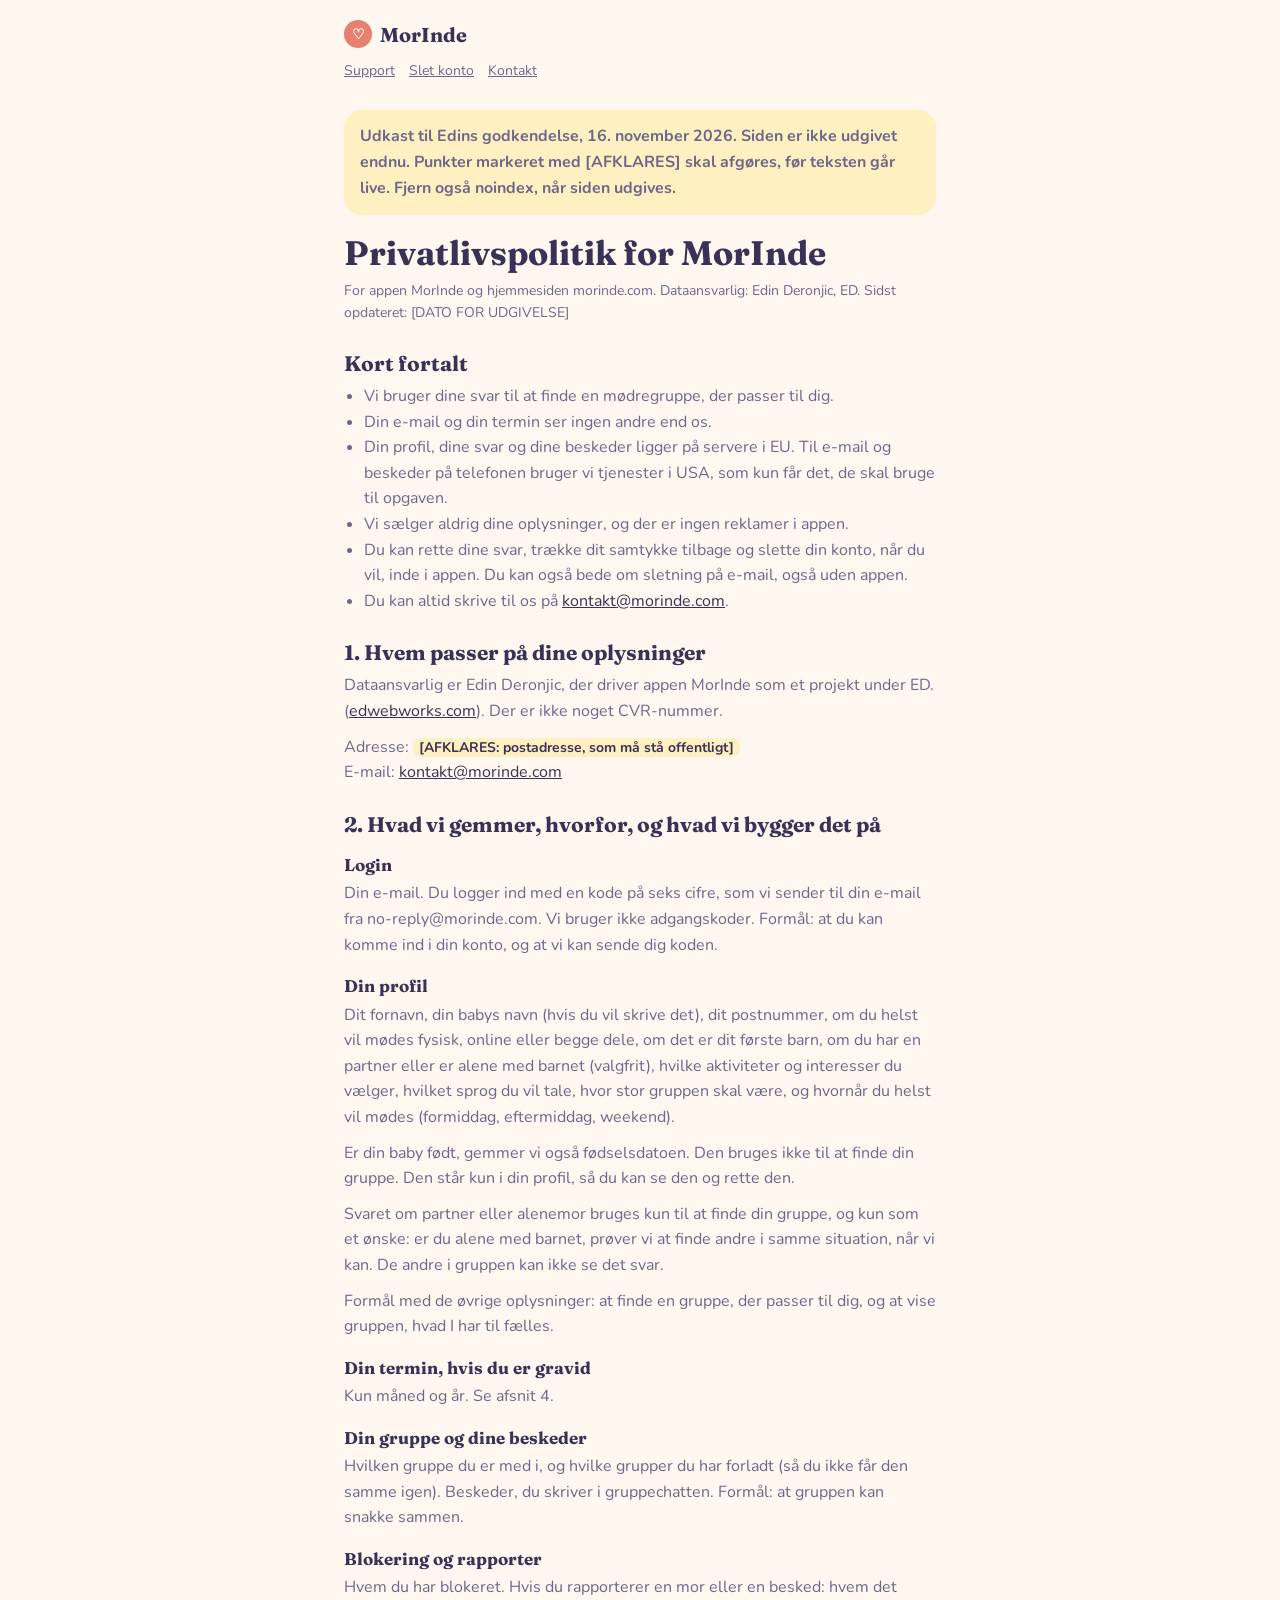
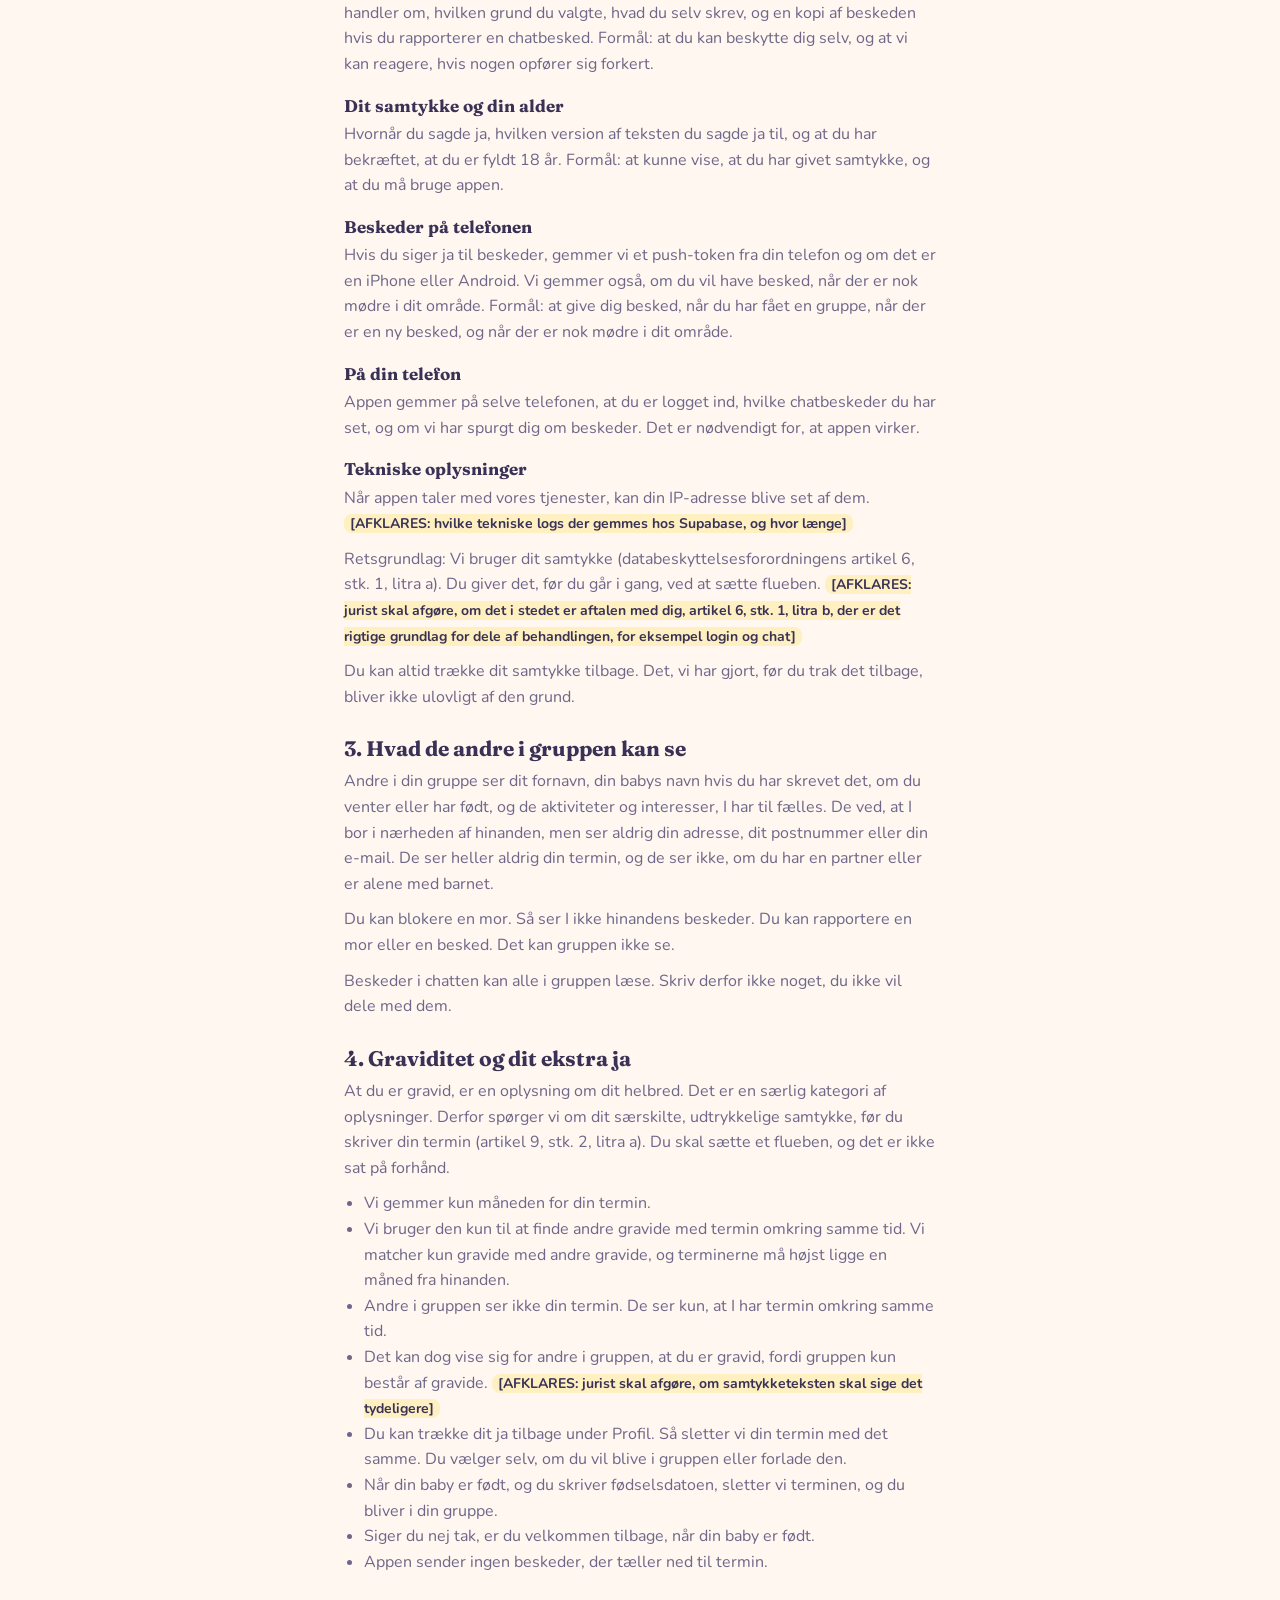
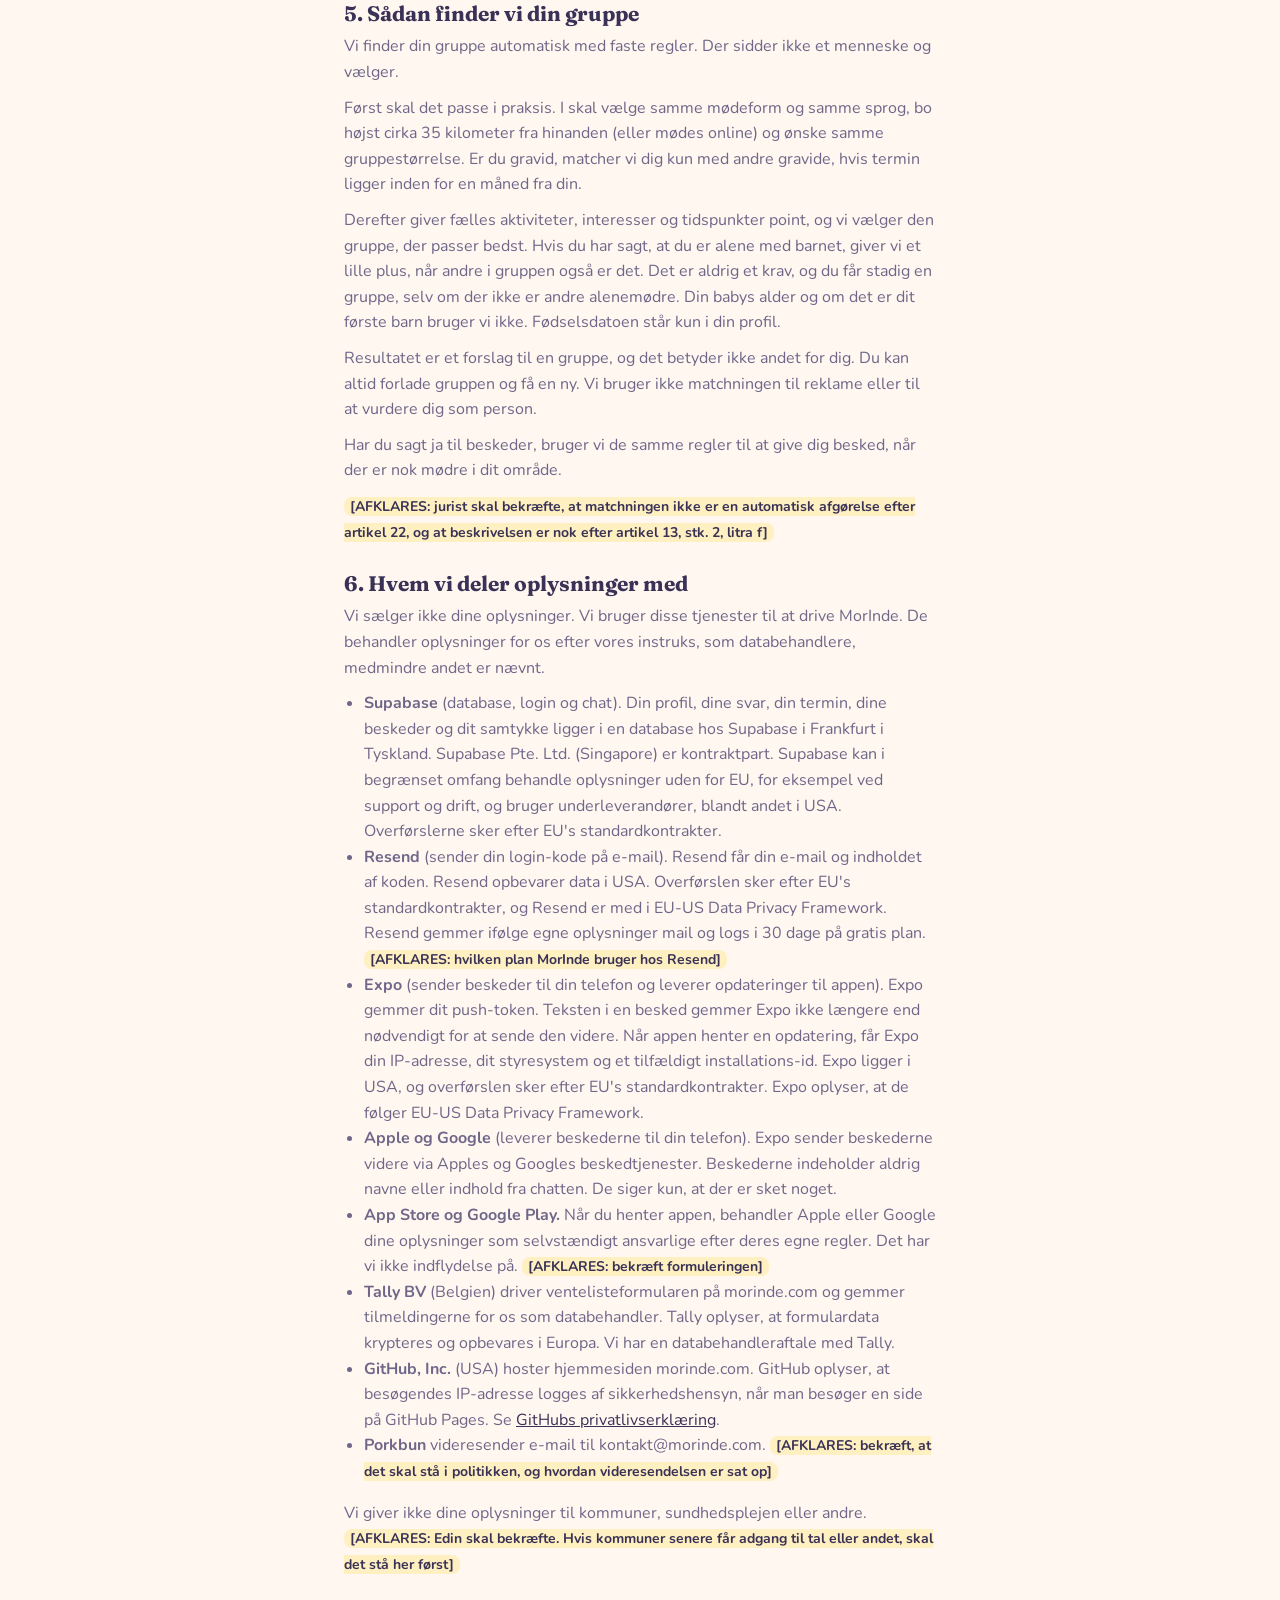
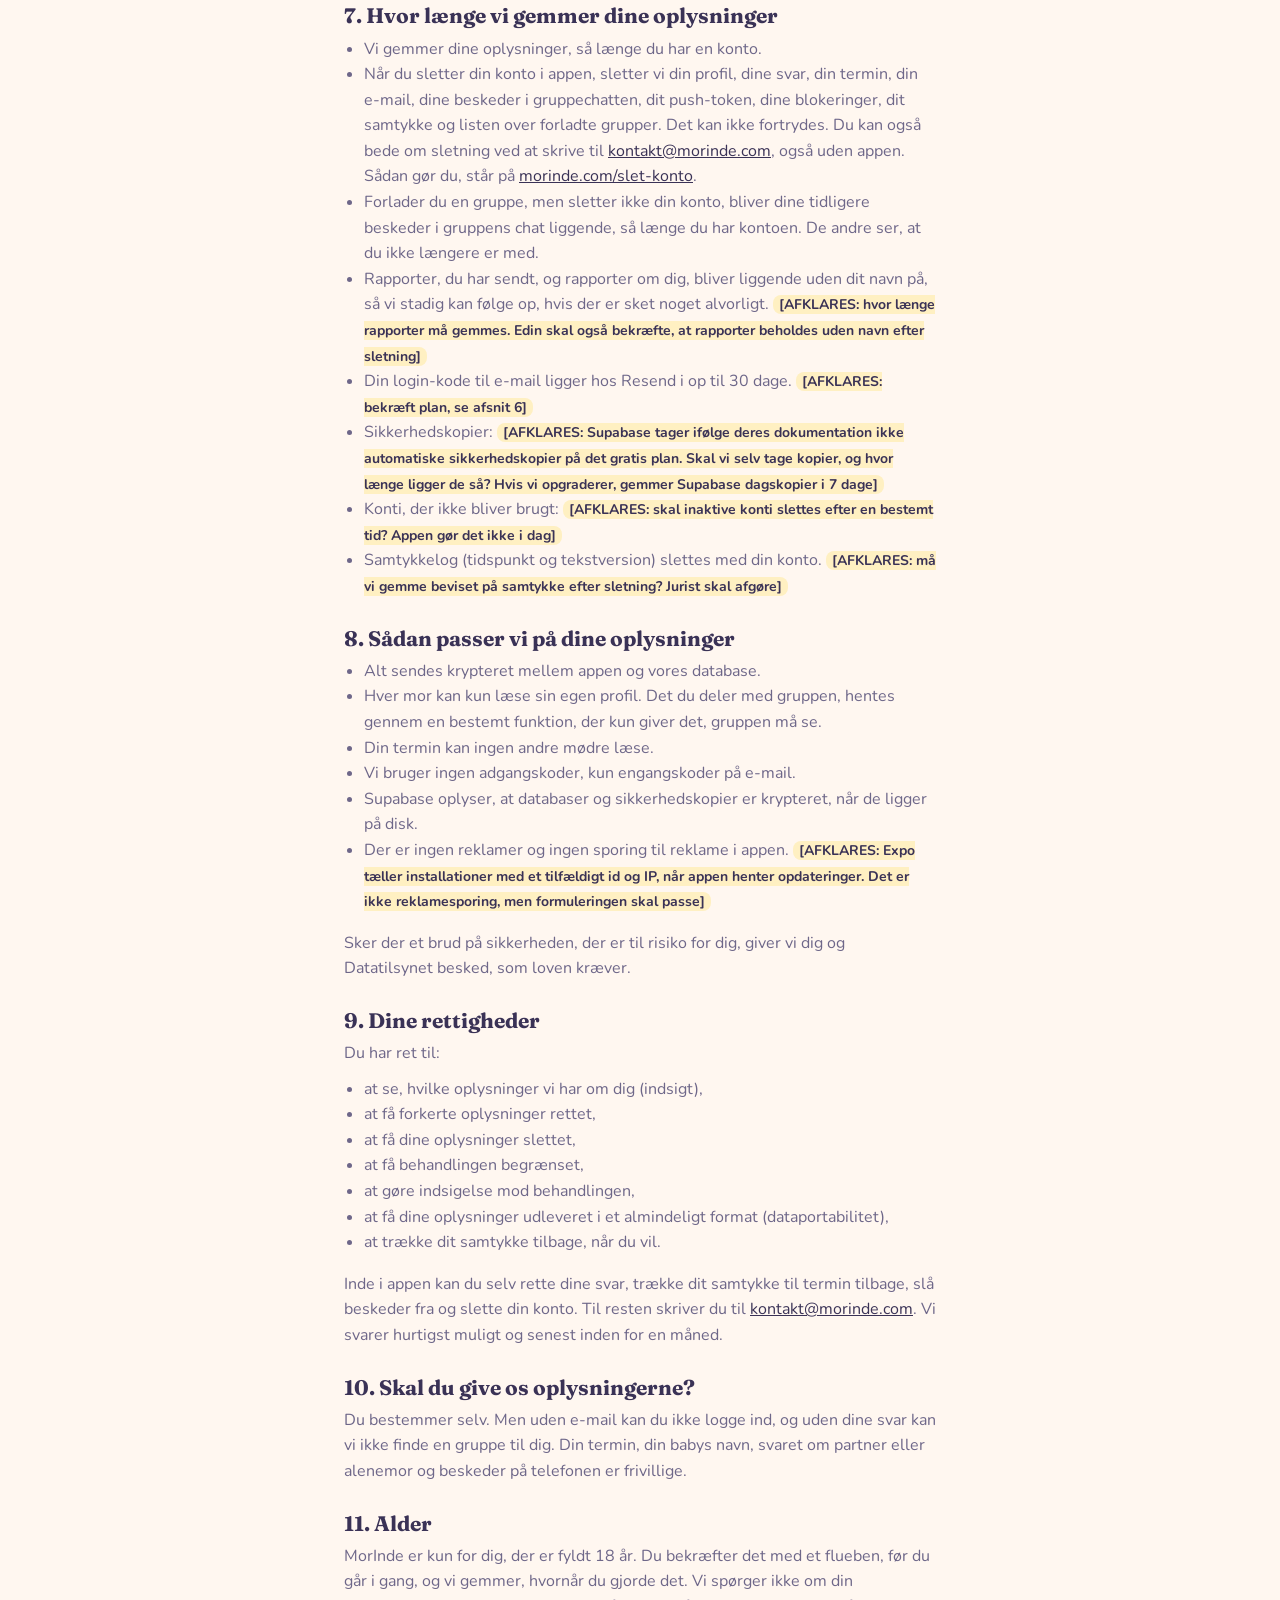
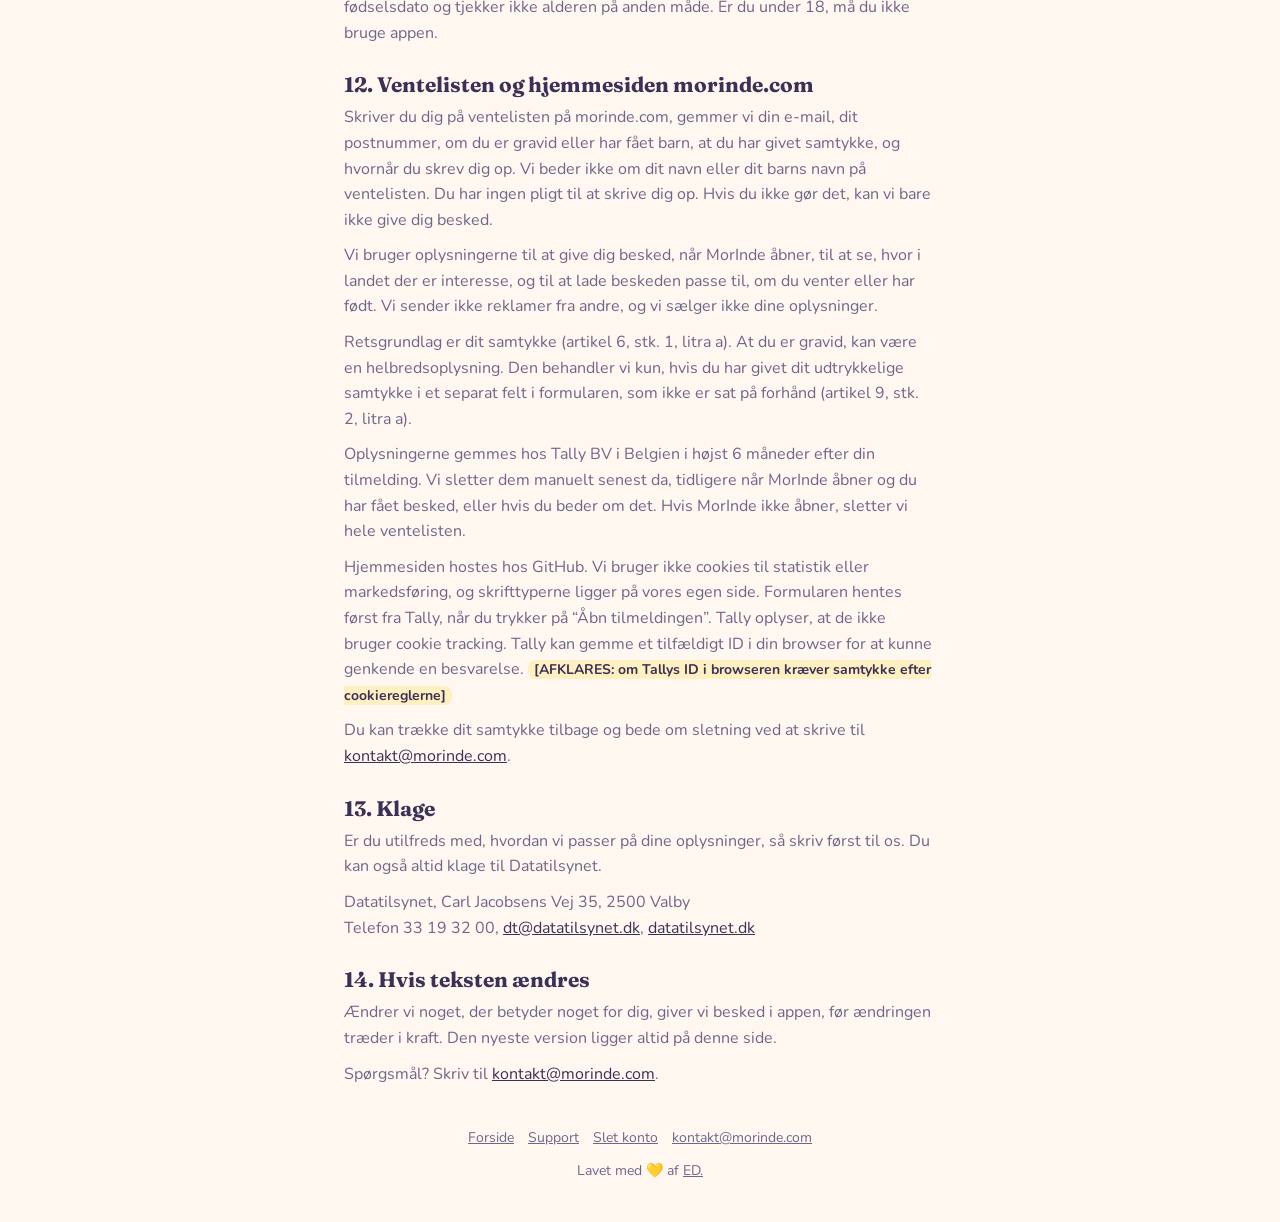
==== commit c865fab5: "Ret en engelsk formulering i privatlivsudkastet" ====
--- a/privatliv/index.html
+++ b/privatliv/index.html
@@ -109,7 +109,7 @@
   <p>At du er gravid, er en oplysning om dit helbred. Det er en særlig kategori af oplysninger. Derfor spørger vi om dit særskilte, udtrykkelige samtykke, før du skriver din termin (artikel 9, stk. 2, litra a). Du skal sætte et flueben, og det er ikke sat på forhånd.</p>
   <ul>
     <li>Vi gemmer kun måneden for din termin.</li>
-    <li>Vi bruger den kun til at finde andre gravide med termin omkring samme tid. Gravide matches kun med andre gravide, og terminerne må højst ligge en måned fra hinanden.</li>
+    <li>Vi bruger den kun til at finde andre gravide med termin omkring samme tid. Vi matcher kun gravide med andre gravide, og terminerne må højst ligge en måned fra hinanden.</li>
     <li>Andre i gruppen ser ikke din termin. De ser kun, at I har termin omkring samme tid.</li>
     <li>Det kan dog vise sig for andre i gruppen, at du er gravid, fordi gruppen kun består af gravide. <span class="afklar">[AFKLARES: jurist skal afgøre, om samtykketeksten skal sige det tydeligere]</span></li>
     <li>Du kan trække dit ja tilbage under Profil. Så sletter vi din termin med det samme. Du vælger selv, om du vil blive i gruppen eller forlade den.</li>
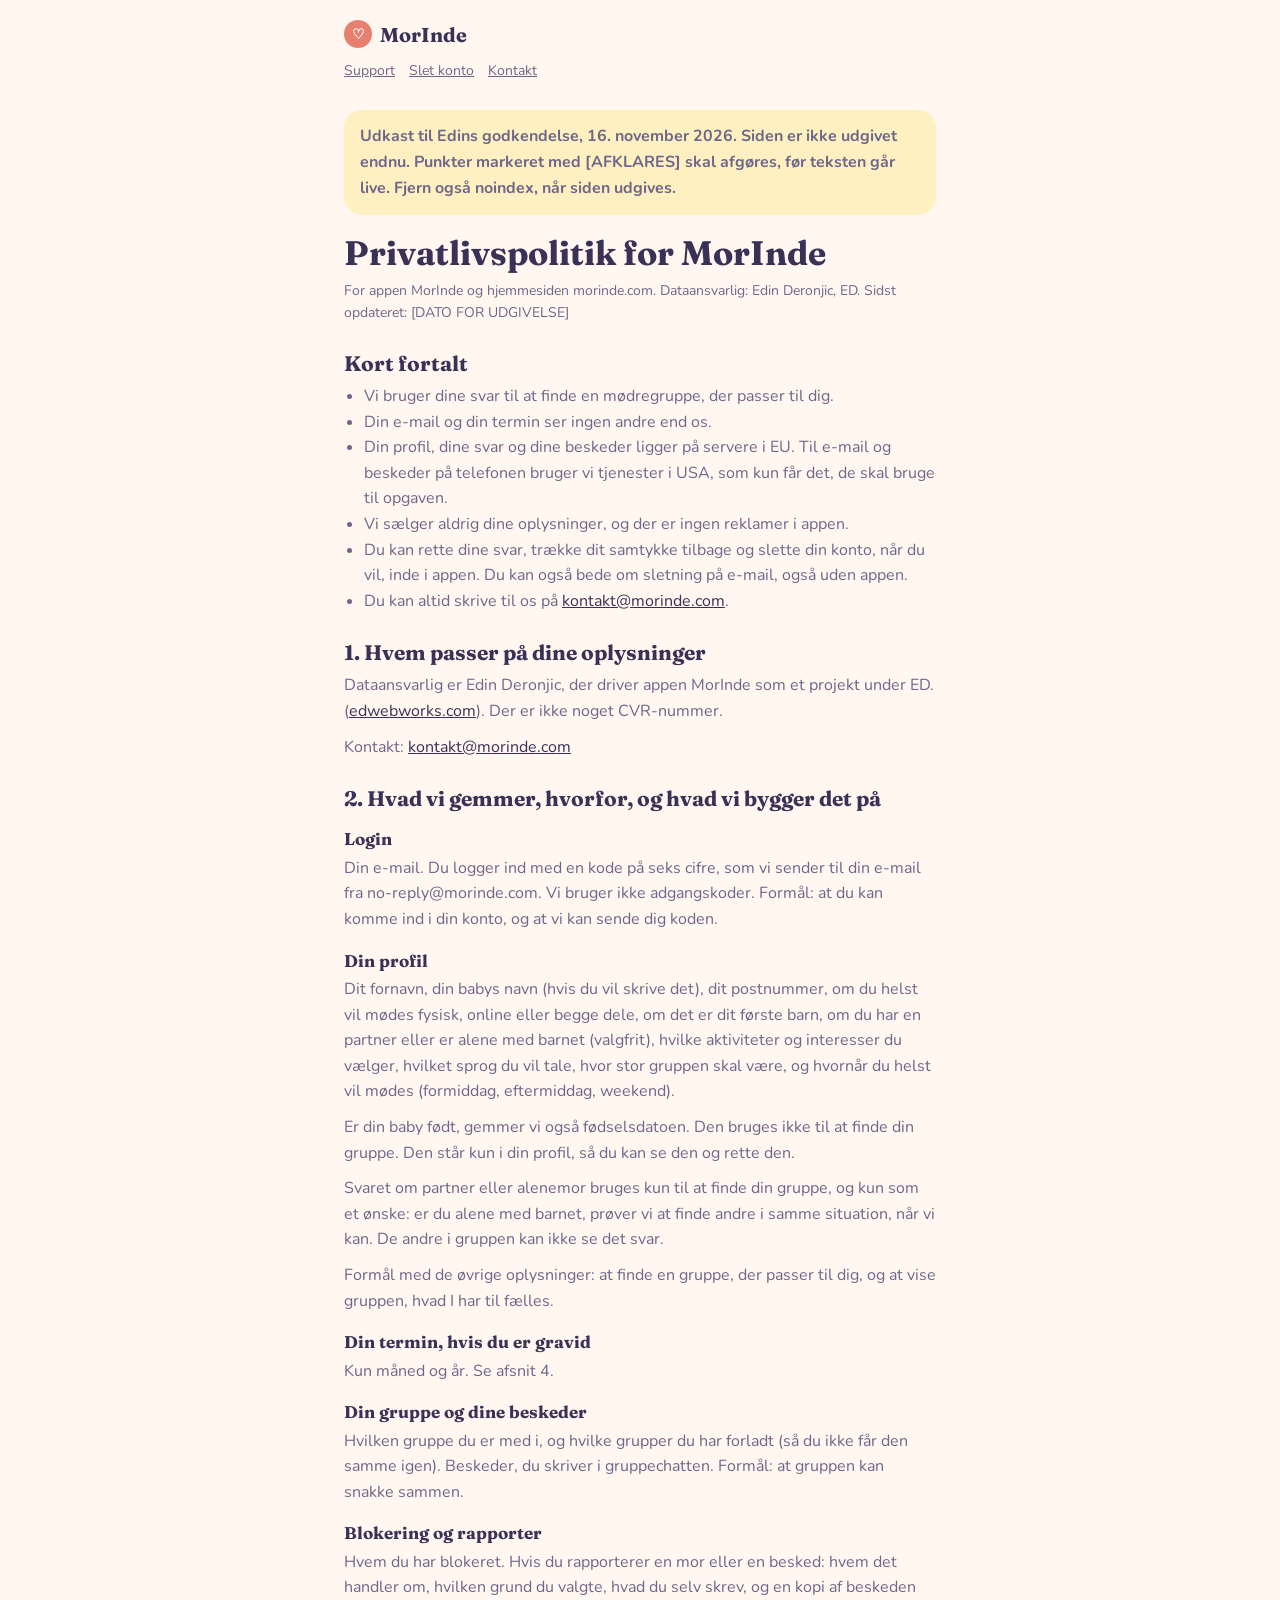
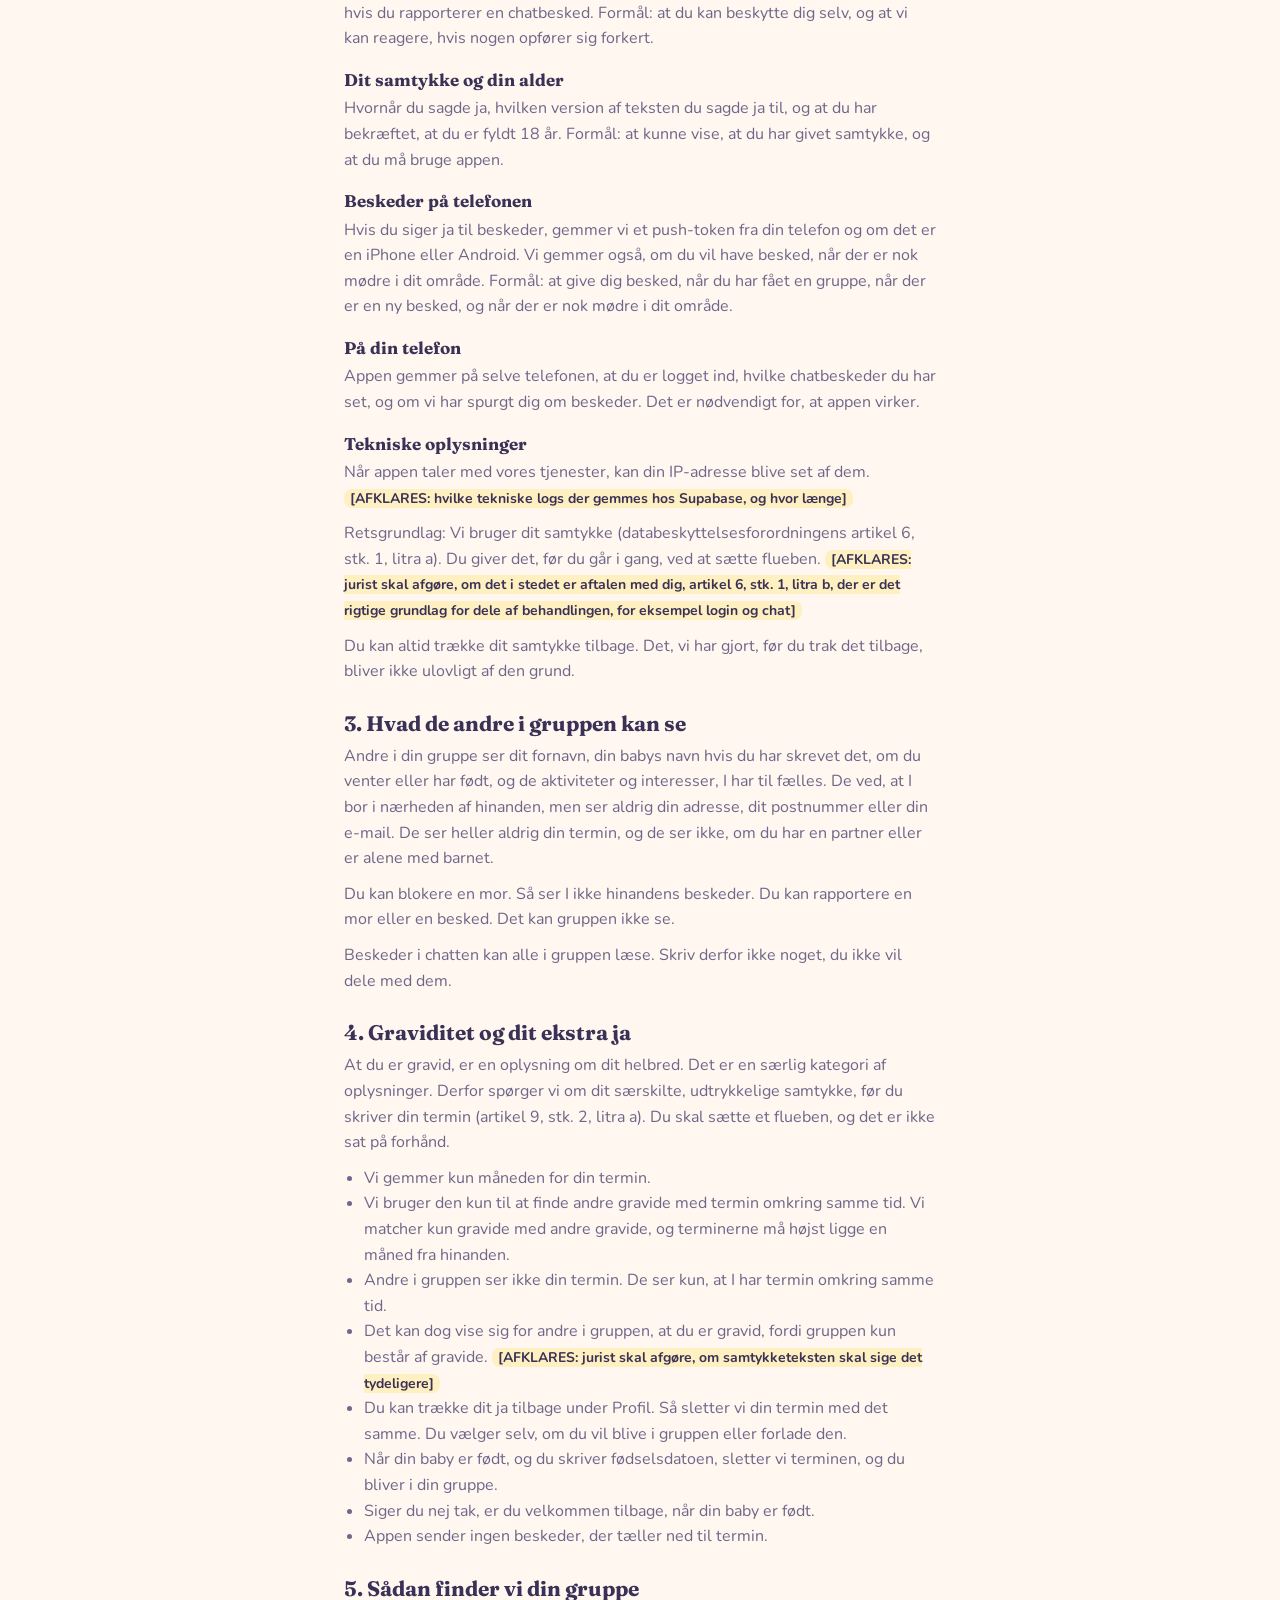
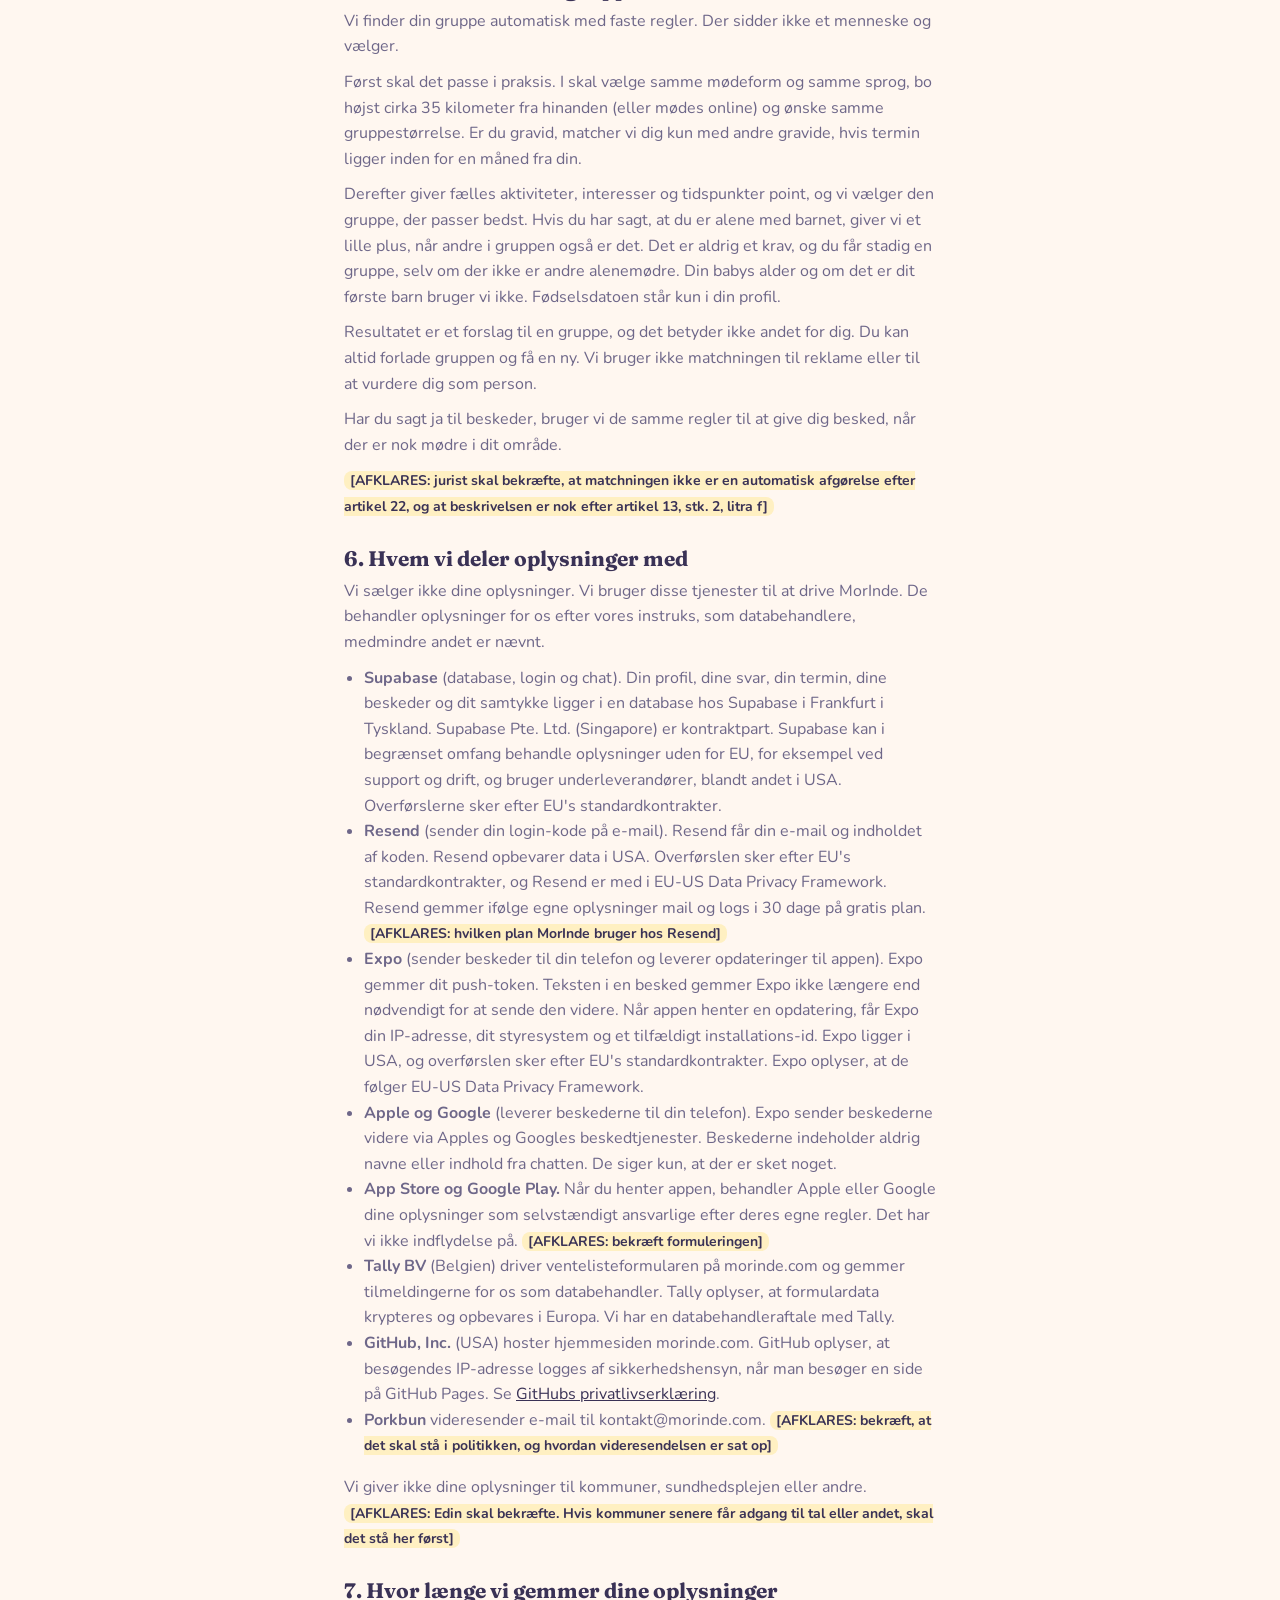
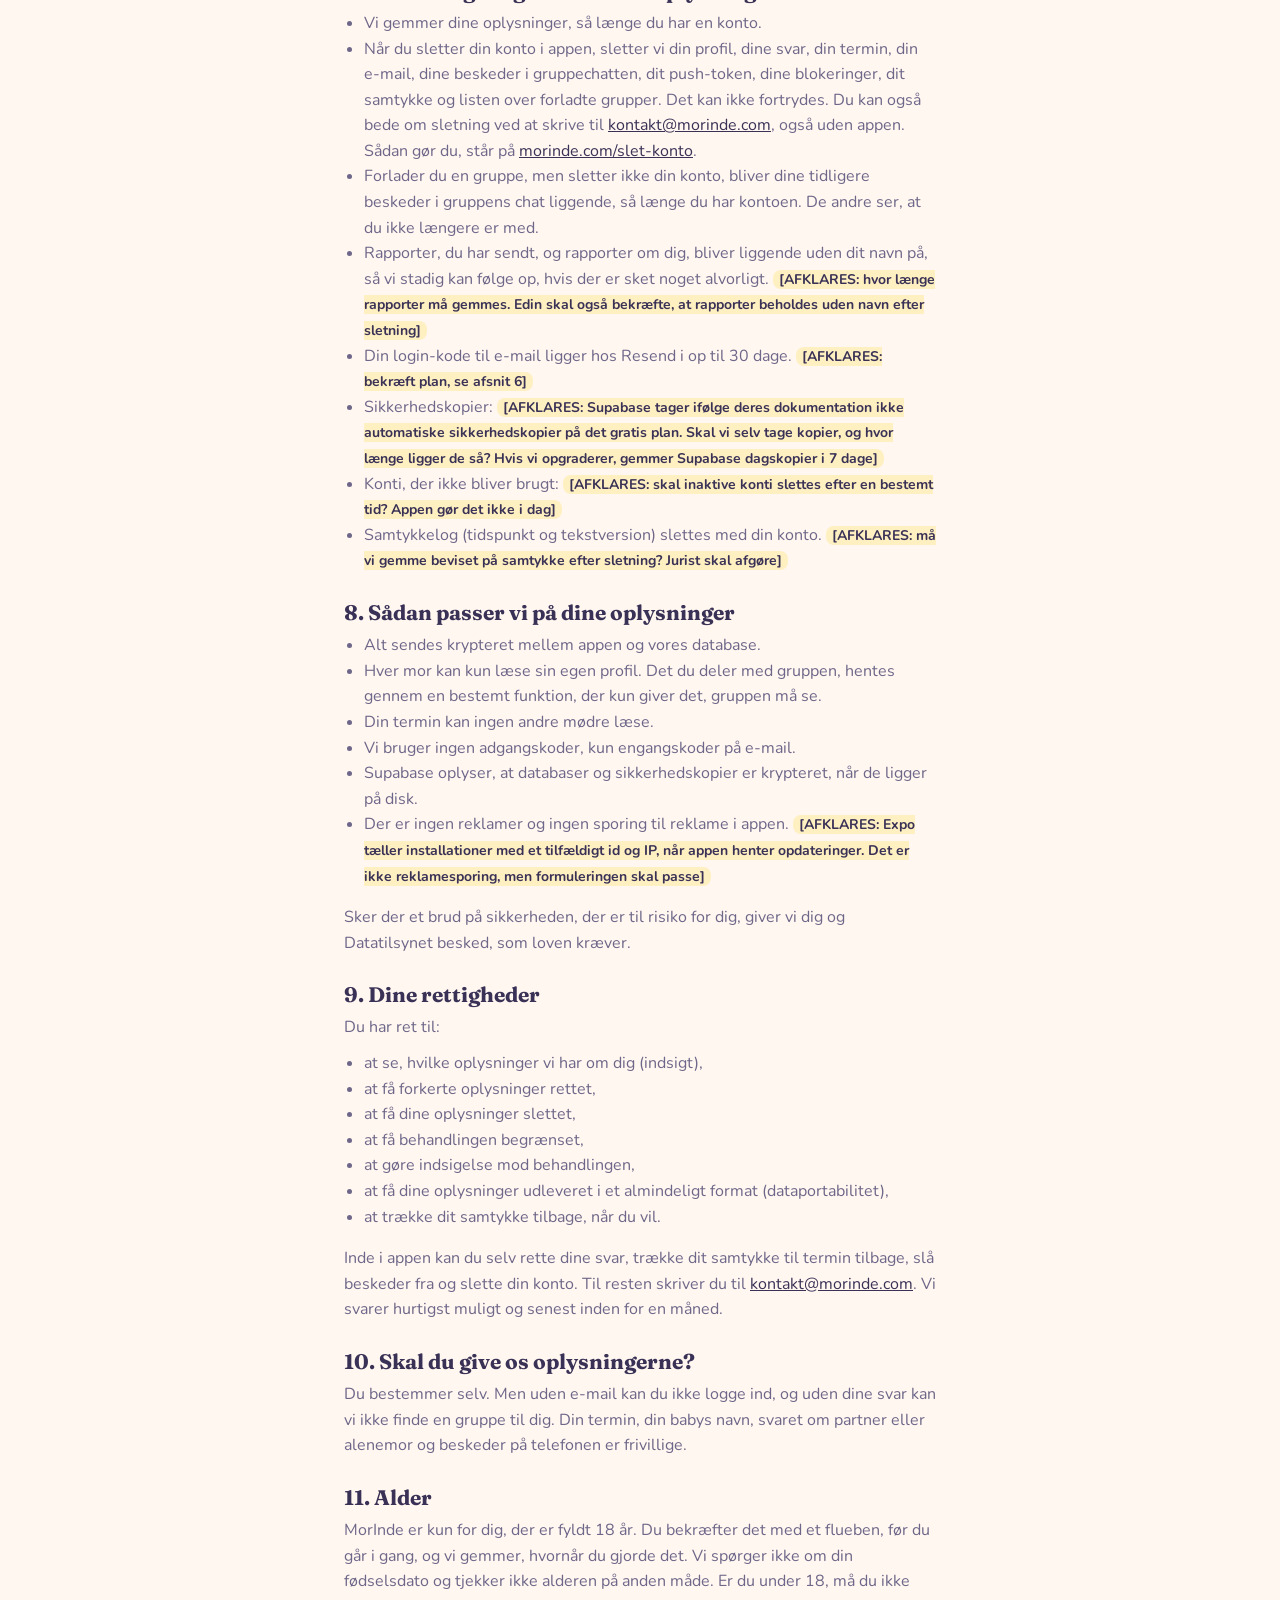
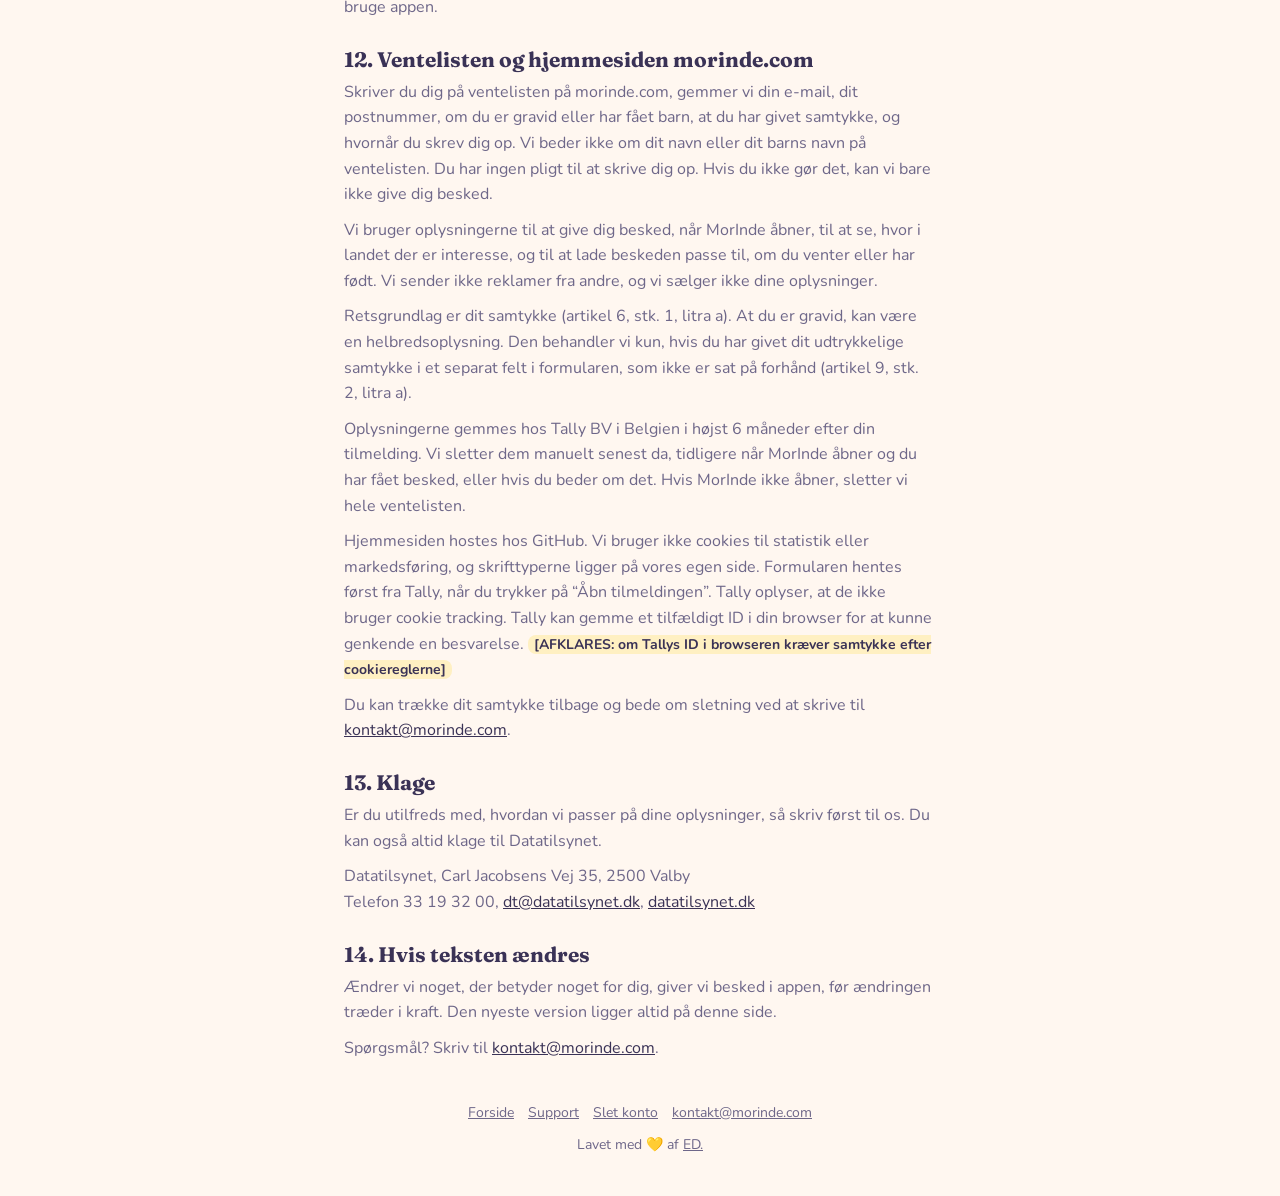
==== commit 9ffffe20: "Brug kun kontakt@ som kontakt på privatlivssiden Edin vil ikke have postadresse på morinde.com/priva" ====
--- a/privatliv/index.html
+++ b/privatliv/index.html
@@ -62,8 +62,7 @@
 
   <h2>1. Hvem passer på dine oplysninger</h2>
   <p>Dataansvarlig er Edin Deronjic, der driver appen MorInde som et projekt under ED. (<a href="https://edwebworks.com" target="_blank" rel="noopener">edwebworks.com</a>). Der er ikke noget CVR-nummer.</p>
-  <p>Adresse: <span class="afklar">[AFKLARES: postadresse, som må stå offentligt]</span><br>
-  E-mail: <a href="mailto:kontakt@morinde.com">kontakt@morinde.com</a></p>
+  <p>Kontakt: <a href="mailto:kontakt@morinde.com">kontakt@morinde.com</a></p>
 
   <h2>2. Hvad vi gemmer, hvorfor, og hvad vi bygger det på</h2>
 
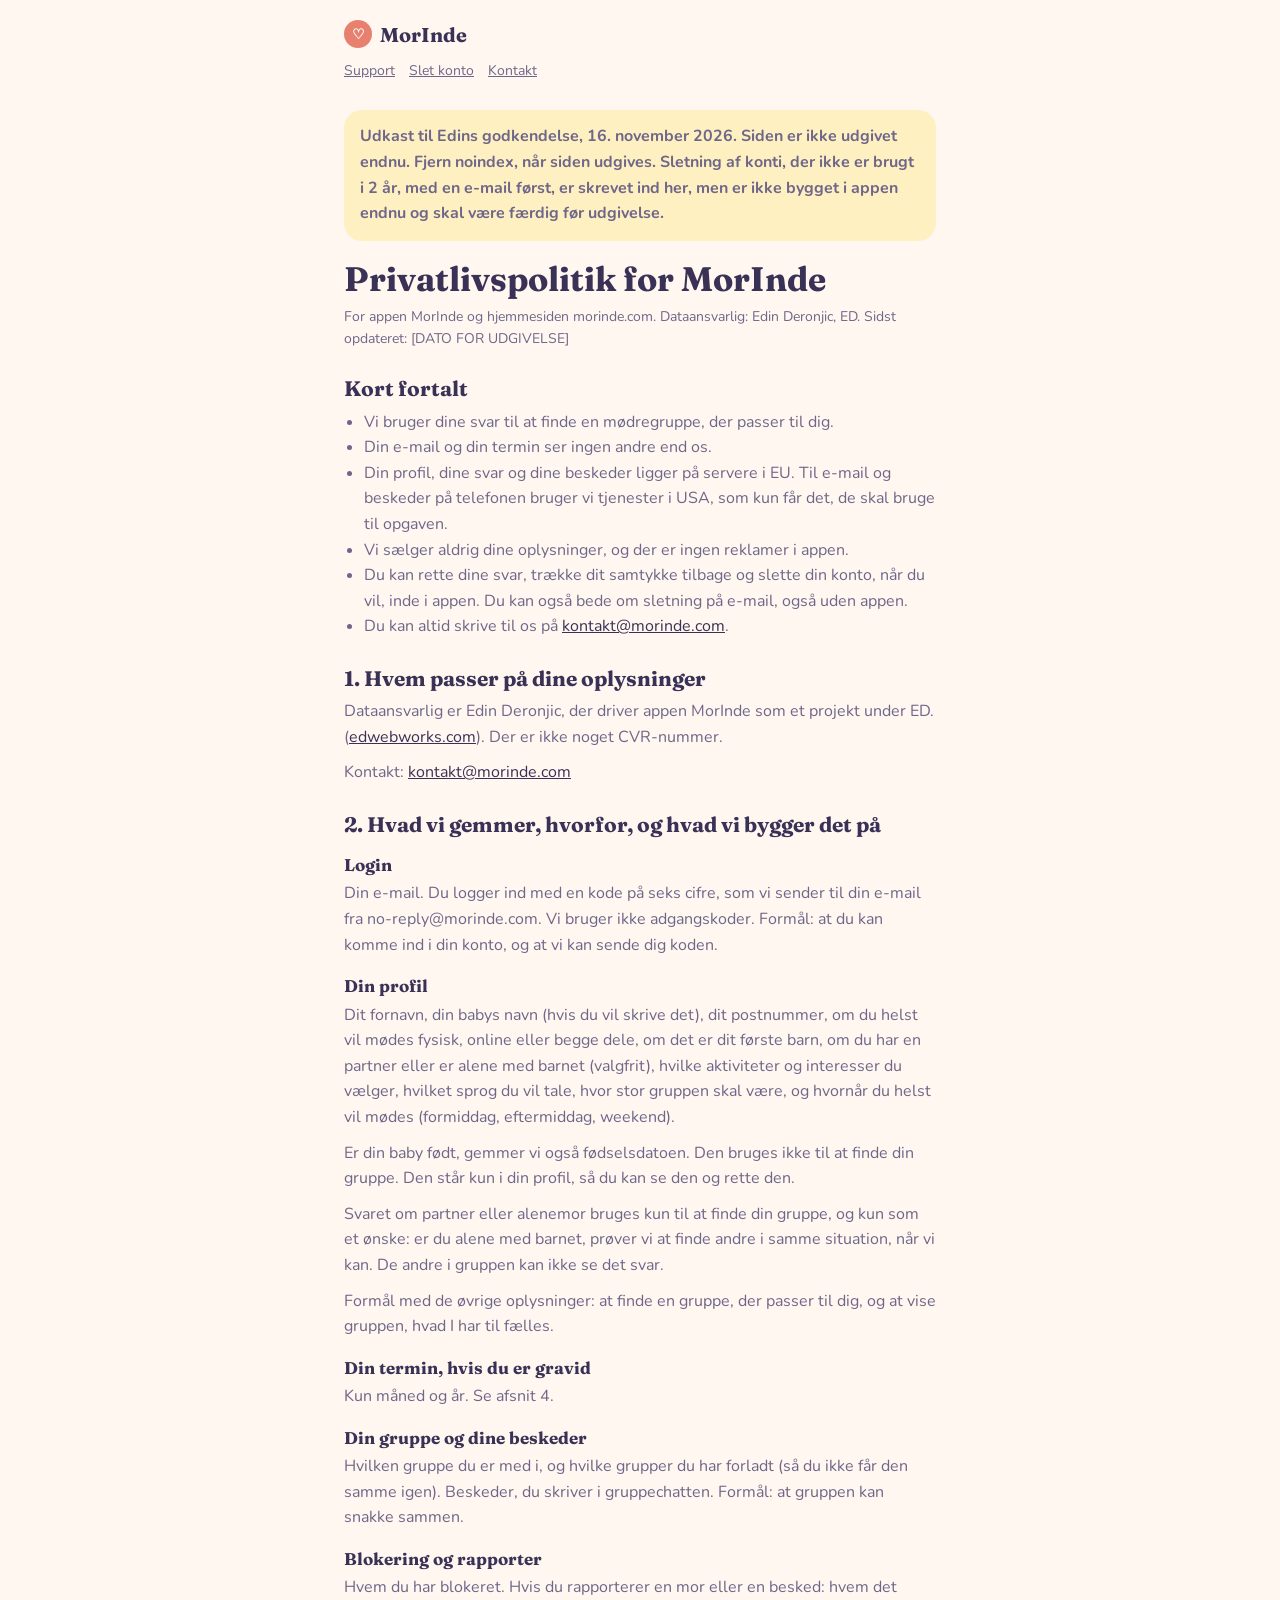
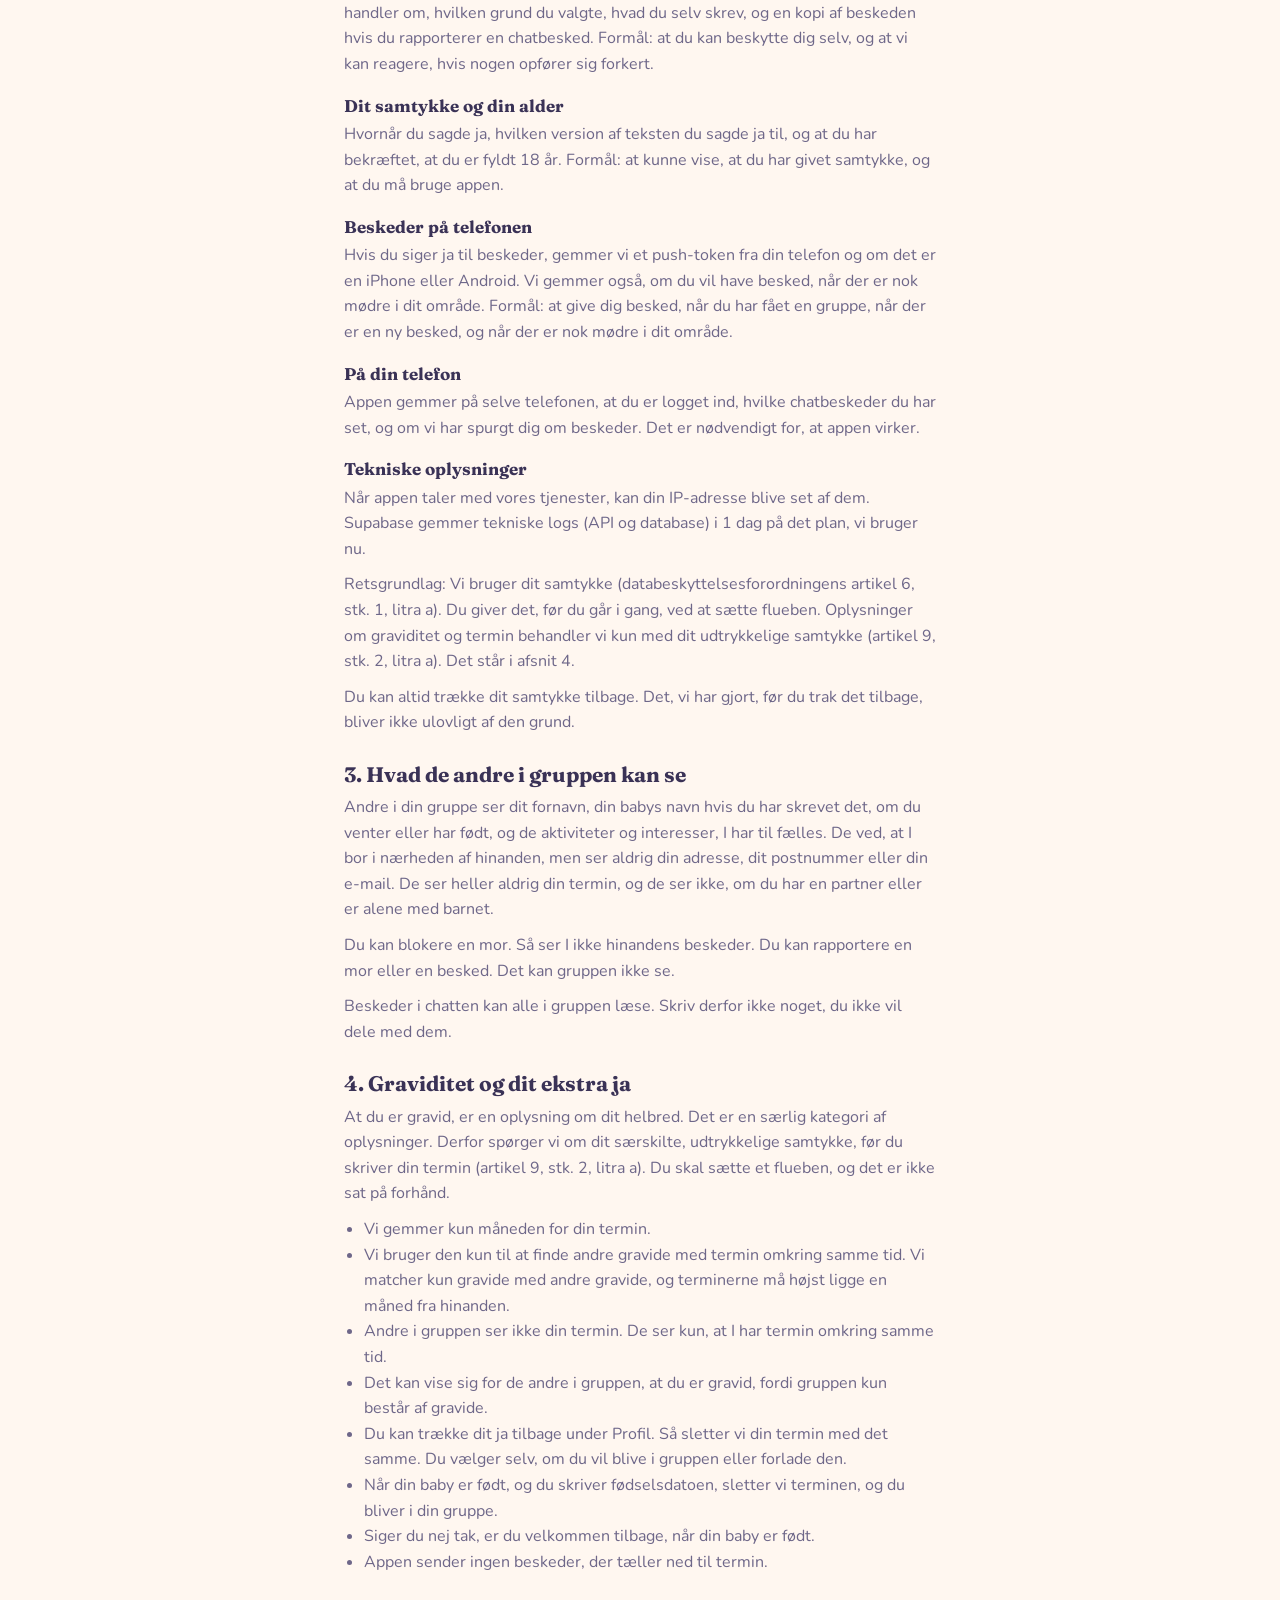
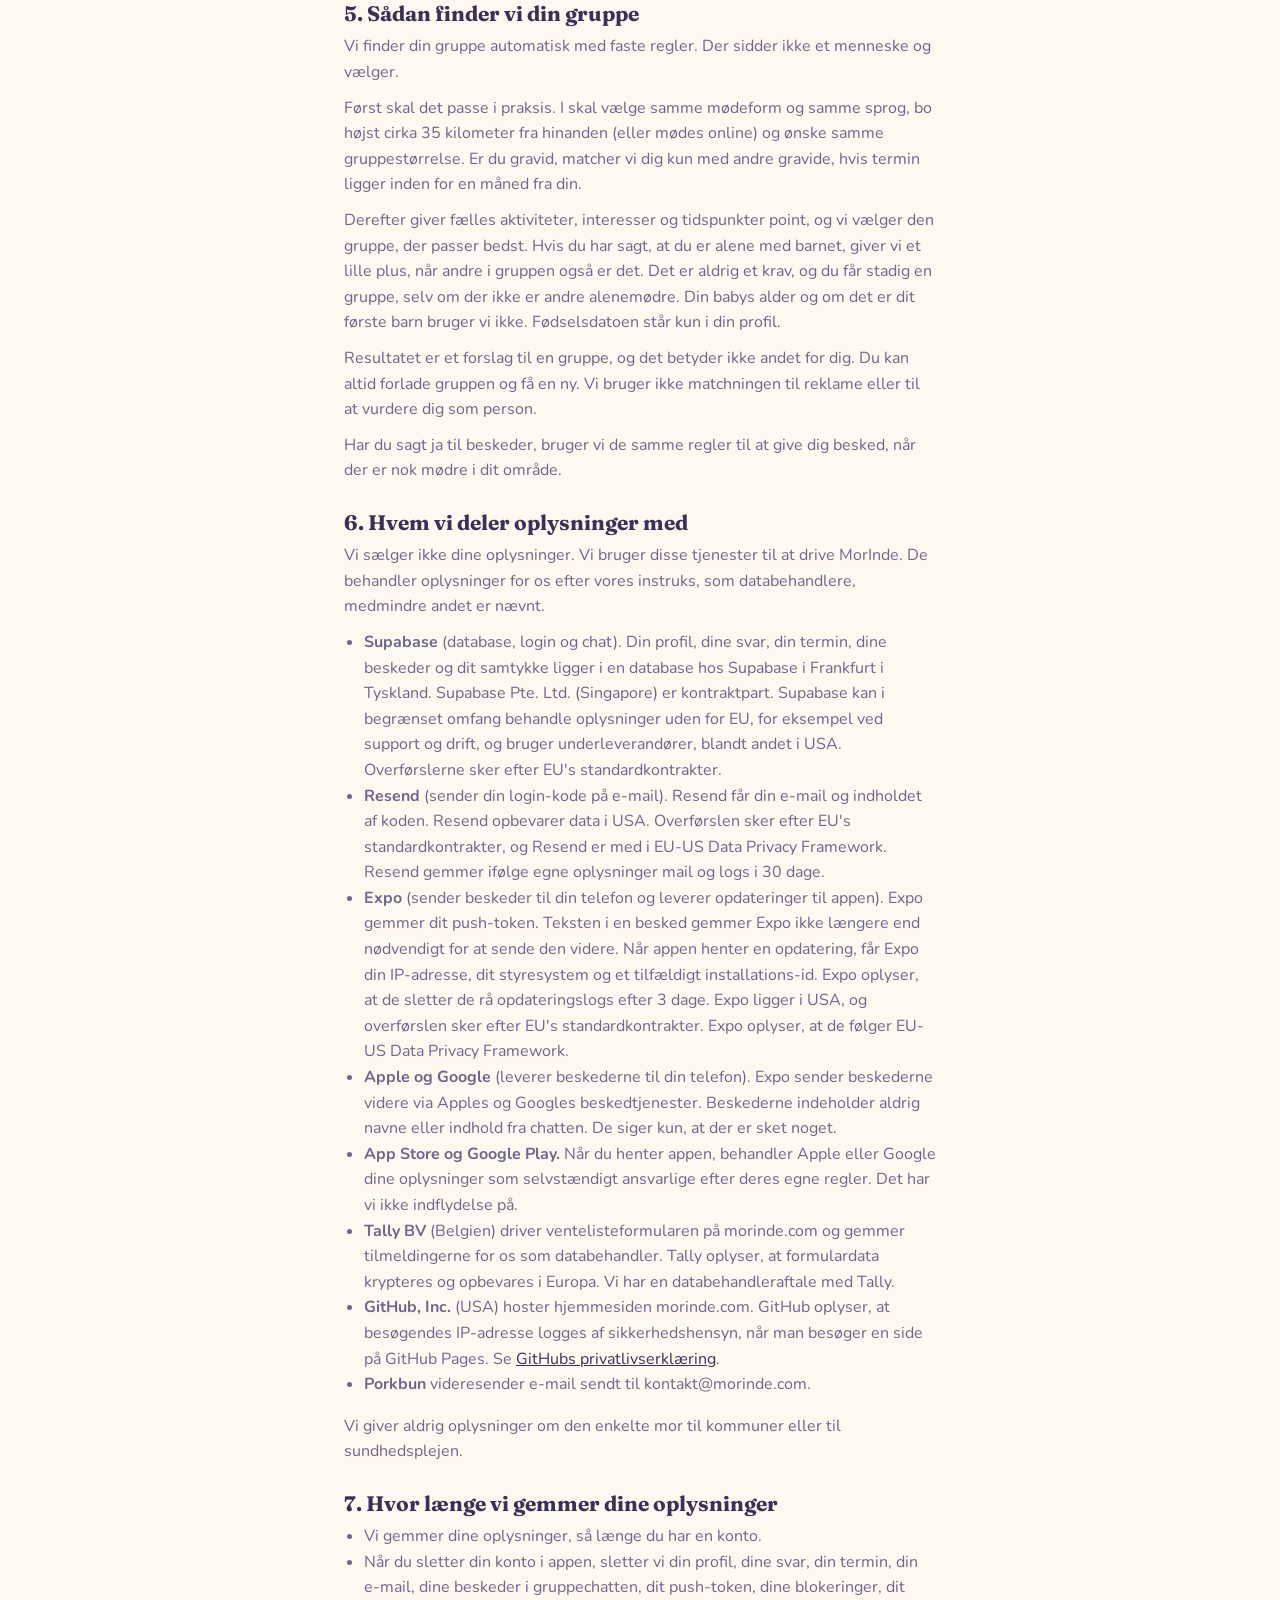
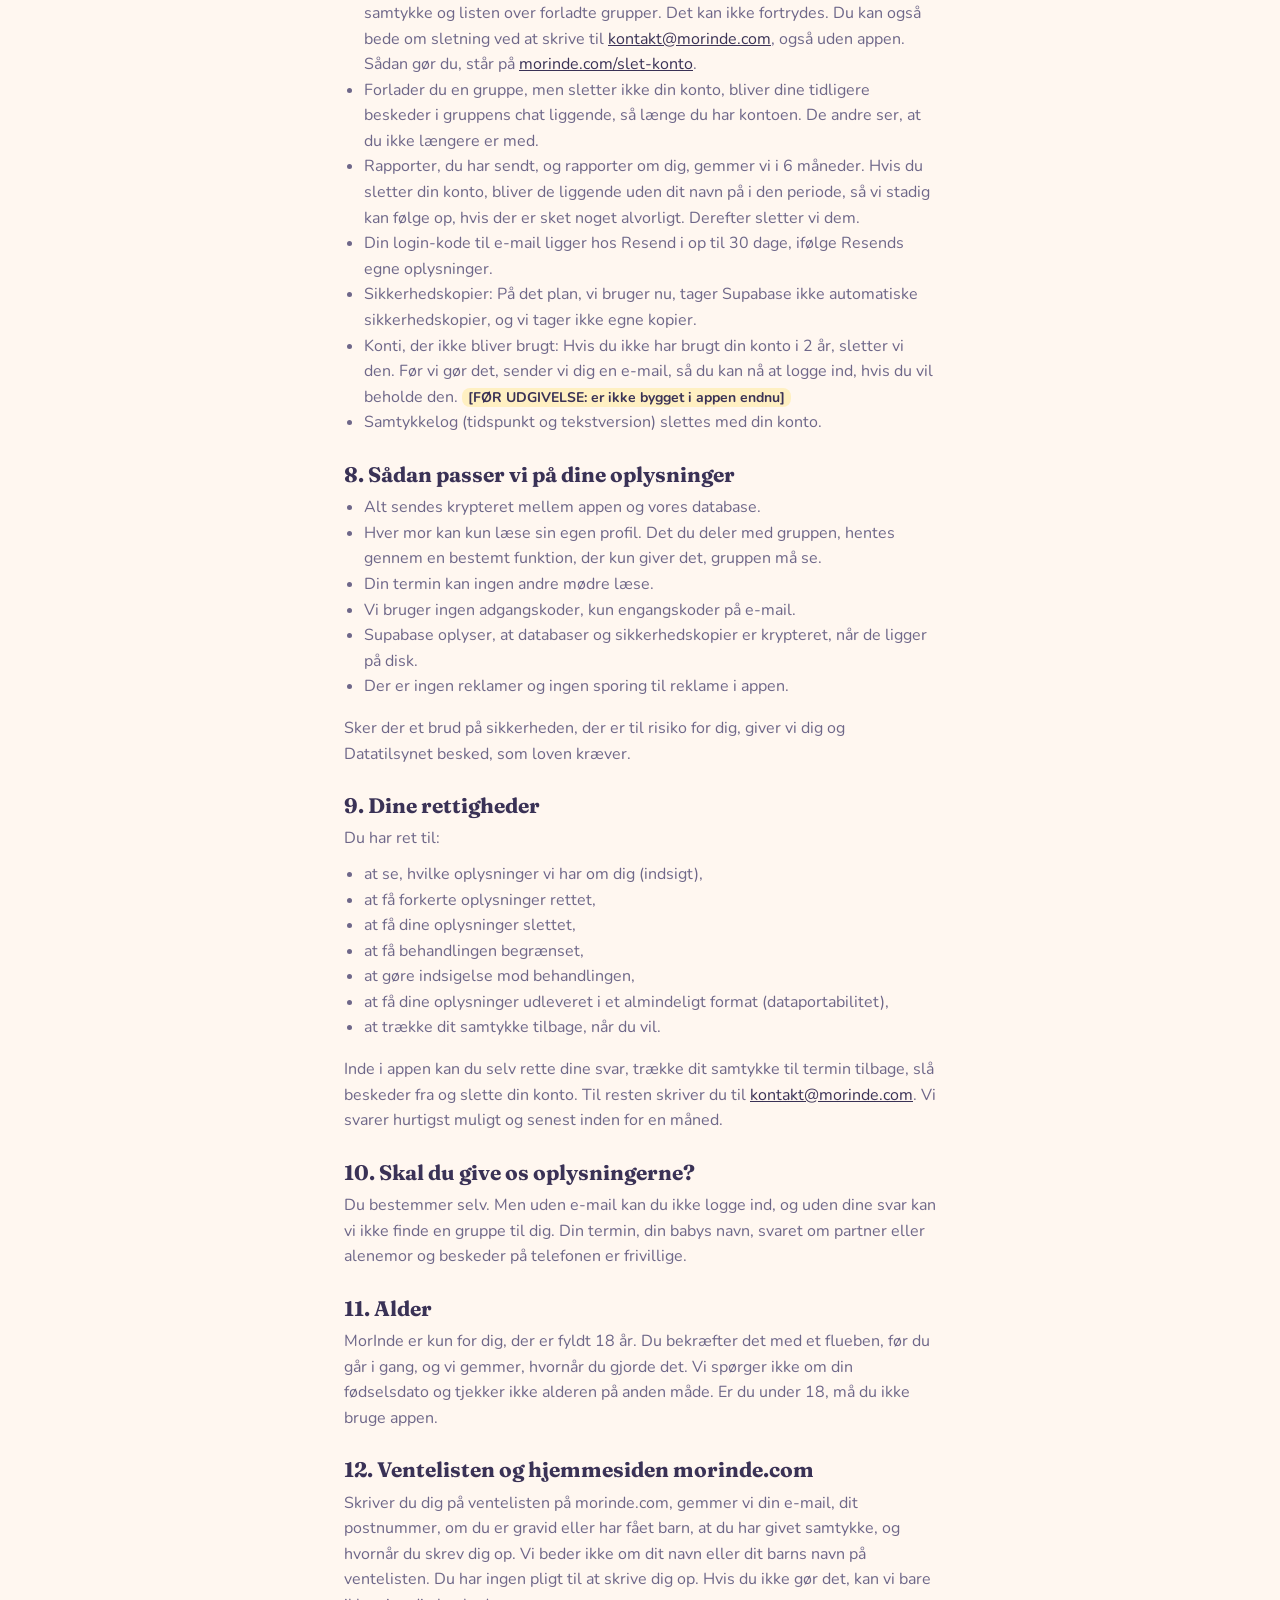
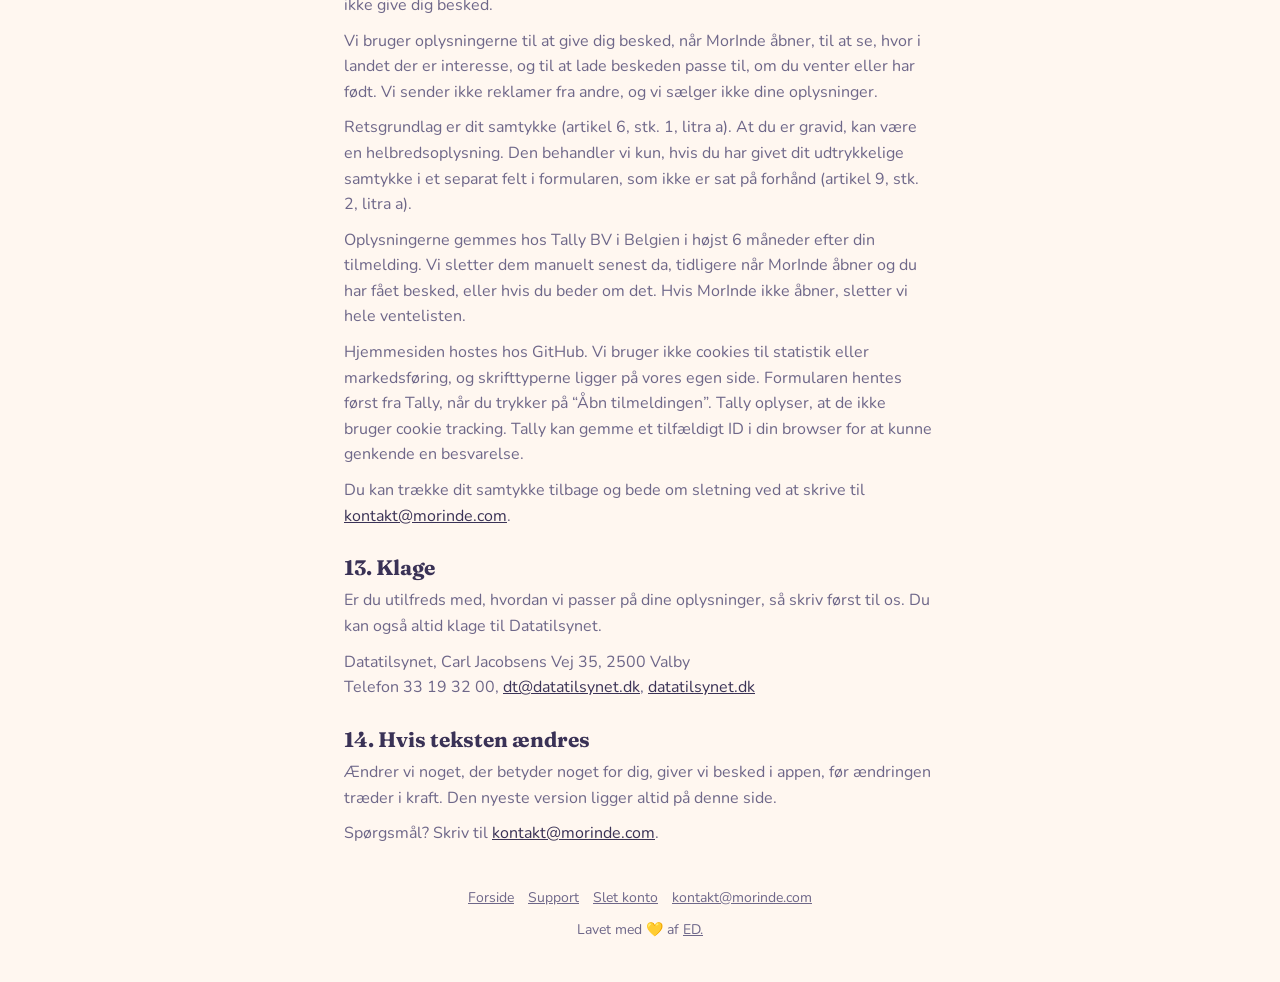
==== commit 8ed04308: "Opdater privatlivsudkastet med Edins beslutninger Rapporter i 6 måneder, inaktive konti efter 2 år, " ====
--- a/privatliv/index.html
+++ b/privatliv/index.html
@@ -45,7 +45,7 @@
     </nav>
   </header>
 
-  <p class="draft">Udkast til Edins godkendelse, 16. november 2026. Siden er ikke udgivet endnu. Punkter markeret med [AFKLARES] skal afgøres, før teksten går live. Fjern også noindex, når siden udgives.</p>
+  <p class="draft">Udkast til Edins godkendelse, 16. november 2026. Siden er ikke udgivet endnu. Fjern noindex, når siden udgives. Sletning af konti, der ikke er brugt i 2 år, med en e-mail først, er skrevet ind her, men er ikke bygget i appen endnu og skal være færdig før udgivelse.</p>
 
   <h1>Privatlivspolitik for MorInde</h1>
   <p class="meta">For appen MorInde og hjemmesiden morinde.com. Dataansvarlig: Edin Deronjic, ED. Sidst opdateret: [DATO FOR UDGIVELSE]</p>
@@ -94,9 +94,9 @@
   <p>Appen gemmer på selve telefonen, at du er logget ind, hvilke chatbeskeder du har set, og om vi har spurgt dig om beskeder. Det er nødvendigt for, at appen virker.</p>
 
   <h3>Tekniske oplysninger</h3>
-  <p>Når appen taler med vores tjenester, kan din IP-adresse blive set af dem. <span class="afklar">[AFKLARES: hvilke tekniske logs der gemmes hos Supabase, og hvor længe]</span></p>
-
-  <p>Retsgrundlag: Vi bruger dit samtykke (databeskyttelsesforordningens artikel 6, stk. 1, litra a). Du giver det, før du går i gang, ved at sætte flueben. <span class="afklar">[AFKLARES: jurist skal afgøre, om det i stedet er aftalen med dig, artikel 6, stk. 1, litra b, der er det rigtige grundlag for dele af behandlingen, for eksempel login og chat]</span></p>
+  <p>Når appen taler med vores tjenester, kan din IP-adresse blive set af dem. Supabase gemmer tekniske logs (API og database) i 1 dag på det plan, vi bruger nu.</p>
+
+  <p>Retsgrundlag: Vi bruger dit samtykke (databeskyttelsesforordningens artikel 6, stk. 1, litra a). Du giver det, før du går i gang, ved at sætte flueben. Oplysninger om graviditet og termin behandler vi kun med dit udtrykkelige samtykke (artikel 9, stk. 2, litra a). Det står i afsnit 4.</p>
   <p>Du kan altid trække dit samtykke tilbage. Det, vi har gjort, før du trak det tilbage, bliver ikke ulovligt af den grund.</p>
 
   <h2>3. Hvad de andre i gruppen kan se</h2>
@@ -110,7 +110,7 @@
     <li>Vi gemmer kun måneden for din termin.</li>
     <li>Vi bruger den kun til at finde andre gravide med termin omkring samme tid. Vi matcher kun gravide med andre gravide, og terminerne må højst ligge en måned fra hinanden.</li>
     <li>Andre i gruppen ser ikke din termin. De ser kun, at I har termin omkring samme tid.</li>
-    <li>Det kan dog vise sig for andre i gruppen, at du er gravid, fordi gruppen kun består af gravide. <span class="afklar">[AFKLARES: jurist skal afgøre, om samtykketeksten skal sige det tydeligere]</span></li>
+    <li>Det kan vise sig for de andre i gruppen, at du er gravid, fordi gruppen kun består af gravide.</li>
     <li>Du kan trække dit ja tilbage under Profil. Så sletter vi din termin med det samme. Du vælger selv, om du vil blive i gruppen eller forlade den.</li>
     <li>Når din baby er født, og du skriver fødselsdatoen, sletter vi terminen, og du bliver i din gruppe.</li>
     <li>Siger du nej tak, er du velkommen tilbage, når din baby er født.</li>
@@ -123,32 +123,31 @@
   <p>Derefter giver fælles aktiviteter, interesser og tidspunkter point, og vi vælger den gruppe, der passer bedst. Hvis du har sagt, at du er alene med barnet, giver vi et lille plus, når andre i gruppen også er det. Det er aldrig et krav, og du får stadig en gruppe, selv om der ikke er andre alenemødre. Din babys alder og om det er dit første barn bruger vi ikke. Fødselsdatoen står kun i din profil.</p>
   <p>Resultatet er et forslag til en gruppe, og det betyder ikke andet for dig. Du kan altid forlade gruppen og få en ny. Vi bruger ikke matchningen til reklame eller til at vurdere dig som person.</p>
   <p>Har du sagt ja til beskeder, bruger vi de samme regler til at give dig besked, når der er nok mødre i dit område.</p>
-  <p><span class="afklar">[AFKLARES: jurist skal bekræfte, at matchningen ikke er en automatisk afgørelse efter artikel 22, og at beskrivelsen er nok efter artikel 13, stk. 2, litra f]</span></p>
 
   <h2>6. Hvem vi deler oplysninger med</h2>
   <p>Vi sælger ikke dine oplysninger. Vi bruger disse tjenester til at drive MorInde. De behandler oplysninger for os efter vores instruks, som databehandlere, medmindre andet er nævnt.</p>
   <ul>
     <li><b>Supabase</b> (database, login og chat). Din profil, dine svar, din termin, dine beskeder og dit samtykke ligger i en database hos Supabase i Frankfurt i Tyskland. Supabase Pte. Ltd. (Singapore) er kontraktpart. Supabase kan i begrænset omfang behandle oplysninger uden for EU, for eksempel ved support og drift, og bruger underleverandører, blandt andet i USA. Overførslerne sker efter EU's standardkontrakter.</li>
-    <li><b>Resend</b> (sender din login-kode på e-mail). Resend får din e-mail og indholdet af koden. Resend opbevarer data i USA. Overførslen sker efter EU's standardkontrakter, og Resend er med i EU-US Data Privacy Framework. Resend gemmer ifølge egne oplysninger mail og logs i 30 dage på gratis plan. <span class="afklar">[AFKLARES: hvilken plan MorInde bruger hos Resend]</span></li>
-    <li><b>Expo</b> (sender beskeder til din telefon og leverer opdateringer til appen). Expo gemmer dit push-token. Teksten i en besked gemmer Expo ikke længere end nødvendigt for at sende den videre. Når appen henter en opdatering, får Expo din IP-adresse, dit styresystem og et tilfældigt installations-id. Expo ligger i USA, og overførslen sker efter EU's standardkontrakter. Expo oplyser, at de følger EU-US Data Privacy Framework.</li>
+    <li><b>Resend</b> (sender din login-kode på e-mail). Resend får din e-mail og indholdet af koden. Resend opbevarer data i USA. Overførslen sker efter EU's standardkontrakter, og Resend er med i EU-US Data Privacy Framework. Resend gemmer ifølge egne oplysninger mail og logs i 30 dage.</li>
+    <li><b>Expo</b> (sender beskeder til din telefon og leverer opdateringer til appen). Expo gemmer dit push-token. Teksten i en besked gemmer Expo ikke længere end nødvendigt for at sende den videre. Når appen henter en opdatering, får Expo din IP-adresse, dit styresystem og et tilfældigt installations-id. Expo oplyser, at de sletter de rå opdateringslogs efter 3 dage. Expo ligger i USA, og overførslen sker efter EU's standardkontrakter. Expo oplyser, at de følger EU-US Data Privacy Framework.</li>
     <li><b>Apple og Google</b> (leverer beskederne til din telefon). Expo sender beskederne videre via Apples og Googles beskedtjenester. Beskederne indeholder aldrig navne eller indhold fra chatten. De siger kun, at der er sket noget.</li>
-    <li><b>App Store og Google Play.</b> Når du henter appen, behandler Apple eller Google dine oplysninger som selvstændigt ansvarlige efter deres egne regler. Det har vi ikke indflydelse på. <span class="afklar">[AFKLARES: bekræft formuleringen]</span></li>
+    <li><b>App Store og Google Play.</b> Når du henter appen, behandler Apple eller Google dine oplysninger som selvstændigt ansvarlige efter deres egne regler. Det har vi ikke indflydelse på.</li>
     <li><b>Tally BV</b> (Belgien) driver ventelisteformularen på morinde.com og gemmer tilmeldingerne for os som databehandler. Tally oplyser, at formulardata krypteres og opbevares i Europa. Vi har en databehandleraftale med Tally.</li>
     <li><b>GitHub, Inc.</b> (USA) hoster hjemmesiden morinde.com. GitHub oplyser, at besøgendes IP-adresse logges af sikkerhedshensyn, når man besøger en side på GitHub Pages. Se <a href="https://docs.github.com/en/site-policy/privacy-policies/github-general-privacy-statement" target="_blank" rel="noopener">GitHubs privatlivserklæring</a>.</li>
-    <li><b>Porkbun</b> videresender e-mail til kontakt@morinde.com. <span class="afklar">[AFKLARES: bekræft, at det skal stå i politikken, og hvordan videresendelsen er sat op]</span></li>
-  </ul>
-  <p>Vi giver ikke dine oplysninger til kommuner, sundhedsplejen eller andre. <span class="afklar">[AFKLARES: Edin skal bekræfte. Hvis kommuner senere får adgang til tal eller andet, skal det stå her først]</span></p>
+    <li><b>Porkbun</b> videresender e-mail sendt til kontakt@morinde.com.</li>
+  </ul>
+  <p>Vi giver aldrig oplysninger om den enkelte mor til kommuner eller til sundhedsplejen.</p>
 
   <h2>7. Hvor længe vi gemmer dine oplysninger</h2>
   <ul>
     <li>Vi gemmer dine oplysninger, så længe du har en konto.</li>
     <li>Når du sletter din konto i appen, sletter vi din profil, dine svar, din termin, din e-mail, dine beskeder i gruppechatten, dit push-token, dine blokeringer, dit samtykke og listen over forladte grupper. Det kan ikke fortrydes. Du kan også bede om sletning ved at skrive til <a href="mailto:kontakt@morinde.com">kontakt@morinde.com</a>, også uden appen. Sådan gør du, står på <a href="/slet-konto/">morinde.com/slet-konto</a>.</li>
     <li>Forlader du en gruppe, men sletter ikke din konto, bliver dine tidligere beskeder i gruppens chat liggende, så længe du har kontoen. De andre ser, at du ikke længere er med.</li>
-    <li>Rapporter, du har sendt, og rapporter om dig, bliver liggende uden dit navn på, så vi stadig kan følge op, hvis der er sket noget alvorligt. <span class="afklar">[AFKLARES: hvor længe rapporter må gemmes. Edin skal også bekræfte, at rapporter beholdes uden navn efter sletning]</span></li>
-    <li>Din login-kode til e-mail ligger hos Resend i op til 30 dage. <span class="afklar">[AFKLARES: bekræft plan, se afsnit 6]</span></li>
-    <li>Sikkerhedskopier: <span class="afklar">[AFKLARES: Supabase tager ifølge deres dokumentation ikke automatiske sikkerhedskopier på det gratis plan. Skal vi selv tage kopier, og hvor længe ligger de så? Hvis vi opgraderer, gemmer Supabase dagskopier i 7 dage]</span></li>
-    <li>Konti, der ikke bliver brugt: <span class="afklar">[AFKLARES: skal inaktive konti slettes efter en bestemt tid? Appen gør det ikke i dag]</span></li>
-    <li>Samtykkelog (tidspunkt og tekstversion) slettes med din konto. <span class="afklar">[AFKLARES: må vi gemme beviset på samtykke efter sletning? Jurist skal afgøre]</span></li>
+    <li>Rapporter, du har sendt, og rapporter om dig, gemmer vi i 6 måneder. Hvis du sletter din konto, bliver de liggende uden dit navn på i den periode, så vi stadig kan følge op, hvis der er sket noget alvorligt. Derefter sletter vi dem.</li>
+    <li>Din login-kode til e-mail ligger hos Resend i op til 30 dage, ifølge Resends egne oplysninger.</li>
+    <li>Sikkerhedskopier: På det plan, vi bruger nu, tager Supabase ikke automatiske sikkerhedskopier, og vi tager ikke egne kopier.</li>
+    <li>Konti, der ikke bliver brugt: Hvis du ikke har brugt din konto i 2 år, sletter vi den. Før vi gør det, sender vi dig en e-mail, så du kan nå at logge ind, hvis du vil beholde den. <span class="afklar">[FØR UDGIVELSE: er ikke bygget i appen endnu]</span></li>
+    <li>Samtykkelog (tidspunkt og tekstversion) slettes med din konto.</li>
   </ul>
 
   <h2>8. Sådan passer vi på dine oplysninger</h2>
@@ -158,7 +157,7 @@
     <li>Din termin kan ingen andre mødre læse.</li>
     <li>Vi bruger ingen adgangskoder, kun engangskoder på e-mail.</li>
     <li>Supabase oplyser, at databaser og sikkerhedskopier er krypteret, når de ligger på disk.</li>
-    <li>Der er ingen reklamer og ingen sporing til reklame i appen. <span class="afklar">[AFKLARES: Expo tæller installationer med et tilfældigt id og IP, når appen henter opdateringer. Det er ikke reklamesporing, men formuleringen skal passe]</span></li>
+    <li>Der er ingen reklamer og ingen sporing til reklame i appen.</li>
   </ul>
   <p>Sker der et brud på sikkerheden, der er til risiko for dig, giver vi dig og Datatilsynet besked, som loven kræver.</p>
 
@@ -186,7 +185,7 @@
   <p>Vi bruger oplysningerne til at give dig besked, når MorInde åbner, til at se, hvor i landet der er interesse, og til at lade beskeden passe til, om du venter eller har født. Vi sender ikke reklamer fra andre, og vi sælger ikke dine oplysninger.</p>
   <p>Retsgrundlag er dit samtykke (artikel 6, stk. 1, litra a). At du er gravid, kan være en helbredsoplysning. Den behandler vi kun, hvis du har givet dit udtrykkelige samtykke i et separat felt i formularen, som ikke er sat på forhånd (artikel 9, stk. 2, litra a).</p>
   <p>Oplysningerne gemmes hos Tally BV i Belgien i højst 6 måneder efter din tilmelding. Vi sletter dem manuelt senest da, tidligere når MorInde åbner og du har fået besked, eller hvis du beder om det. Hvis MorInde ikke åbner, sletter vi hele ventelisten.</p>
-  <p>Hjemmesiden hostes hos GitHub. Vi bruger ikke cookies til statistik eller markedsføring, og skrifttyperne ligger på vores egen side. Formularen hentes først fra Tally, når du trykker på “Åbn tilmeldingen”. Tally oplyser, at de ikke bruger cookie tracking. Tally kan gemme et tilfældigt ID i din browser for at kunne genkende en besvarelse. <span class="afklar">[AFKLARES: om Tallys ID i browseren kræver samtykke efter cookiereglerne]</span></p>
+  <p>Hjemmesiden hostes hos GitHub. Vi bruger ikke cookies til statistik eller markedsføring, og skrifttyperne ligger på vores egen side. Formularen hentes først fra Tally, når du trykker på “Åbn tilmeldingen”. Tally oplyser, at de ikke bruger cookie tracking. Tally kan gemme et tilfældigt ID i din browser for at kunne genkende en besvarelse.</p>
   <p>Du kan trække dit samtykke tilbage og bede om sletning ved at skrive til <a href="mailto:kontakt@morinde.com">kontakt@morinde.com</a>.</p>
 
   <h2>13. Klage</h2>
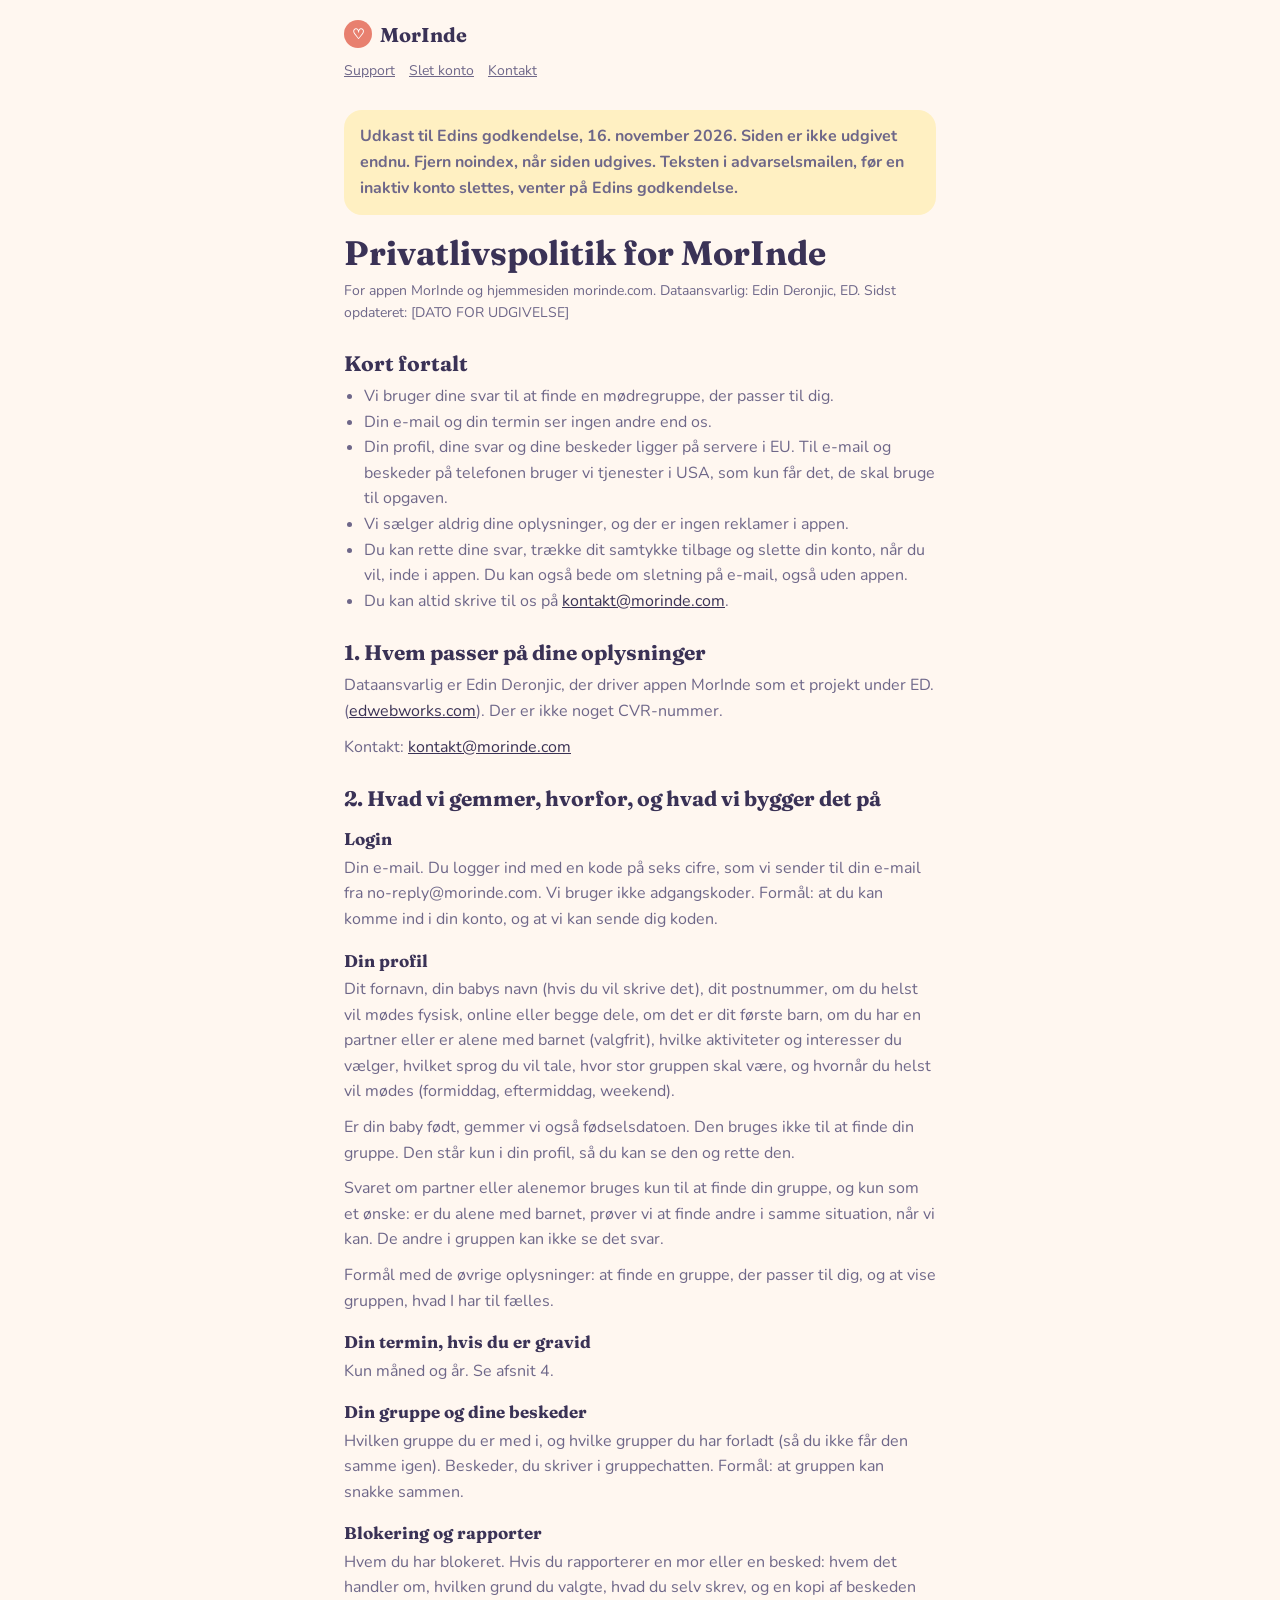
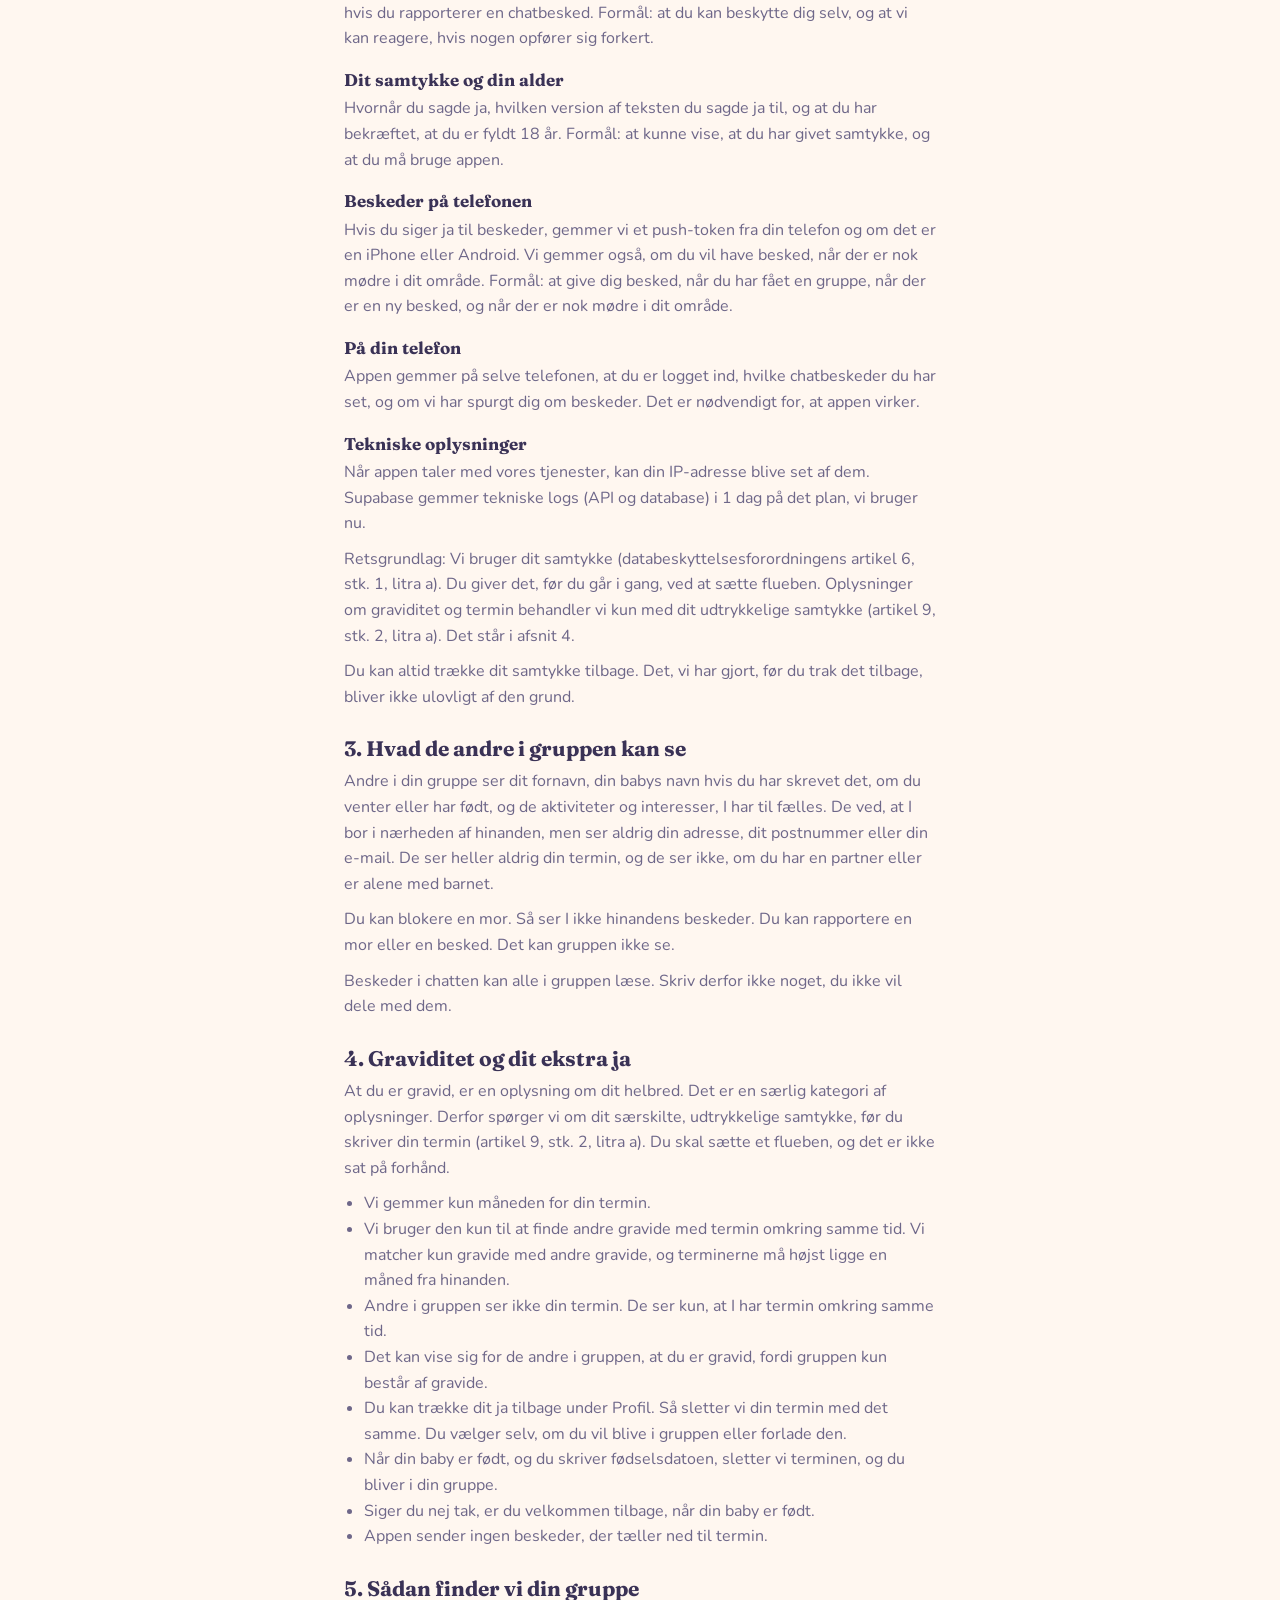
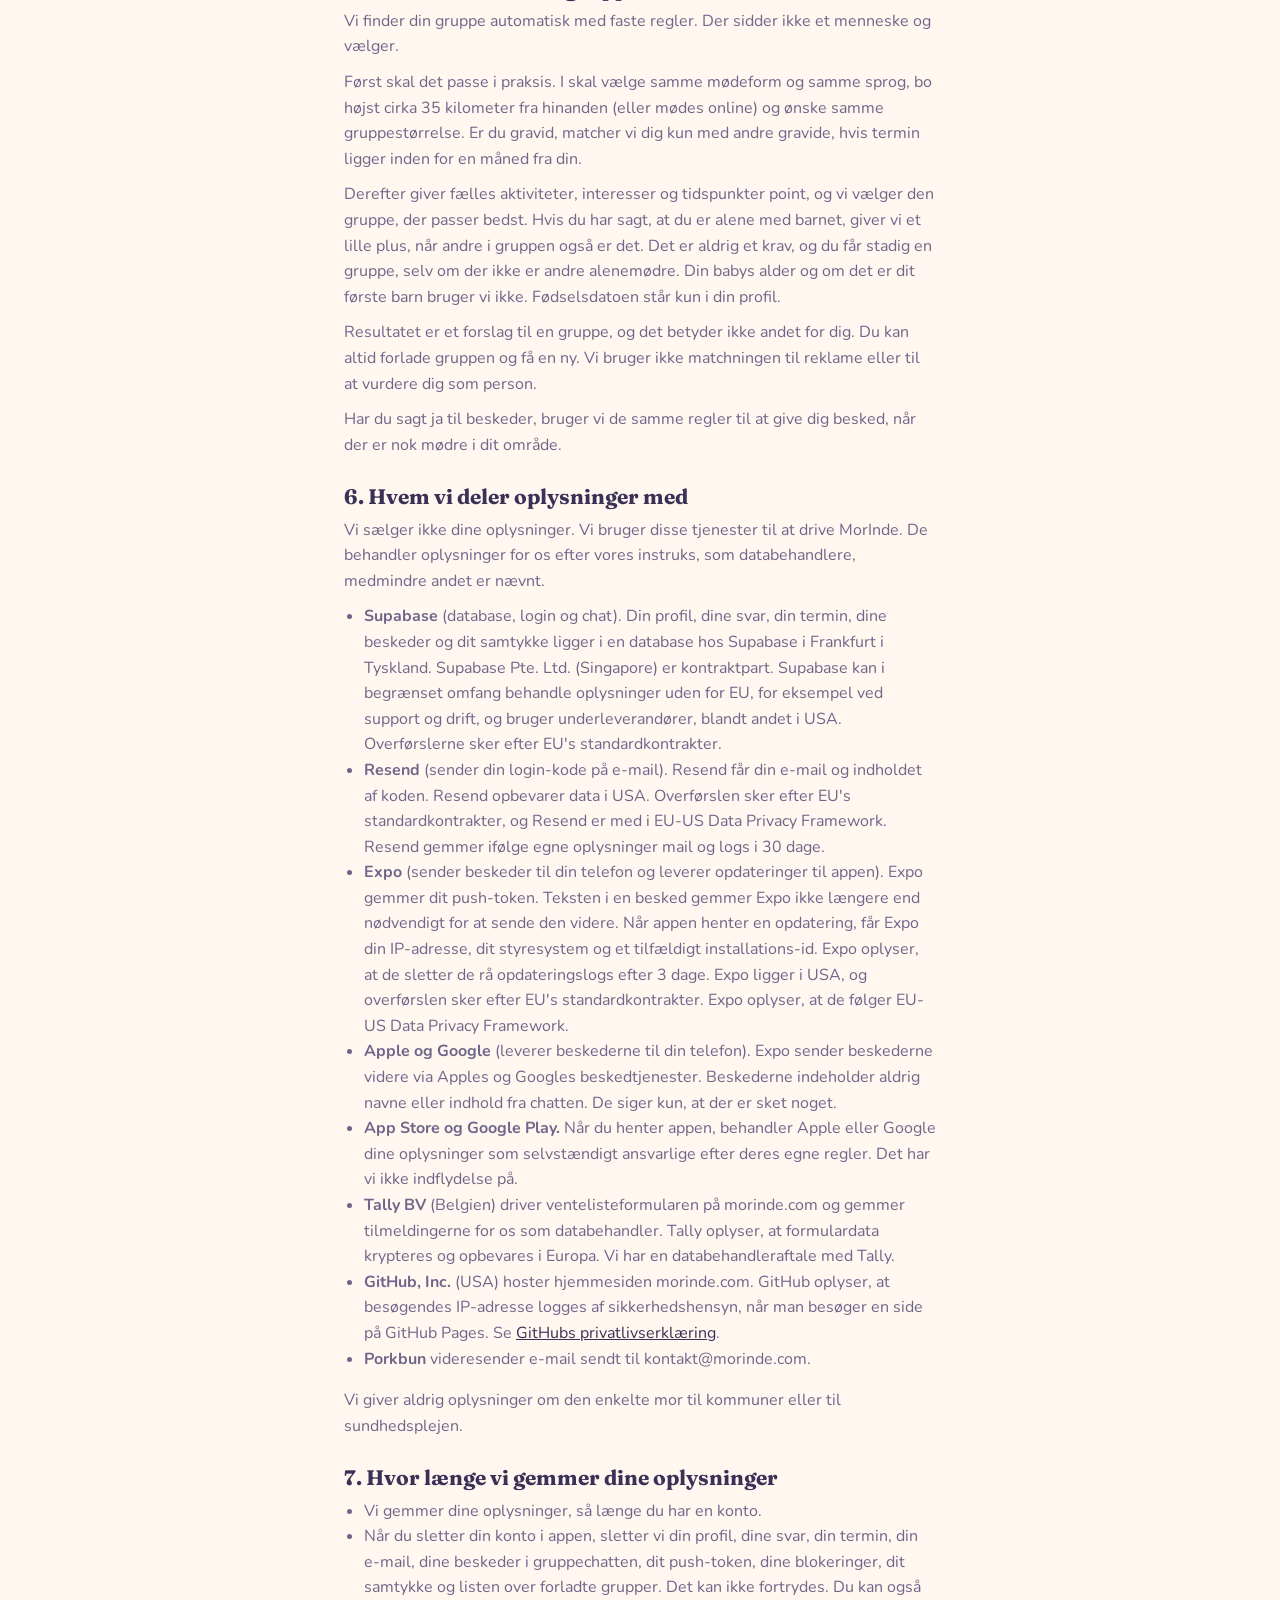
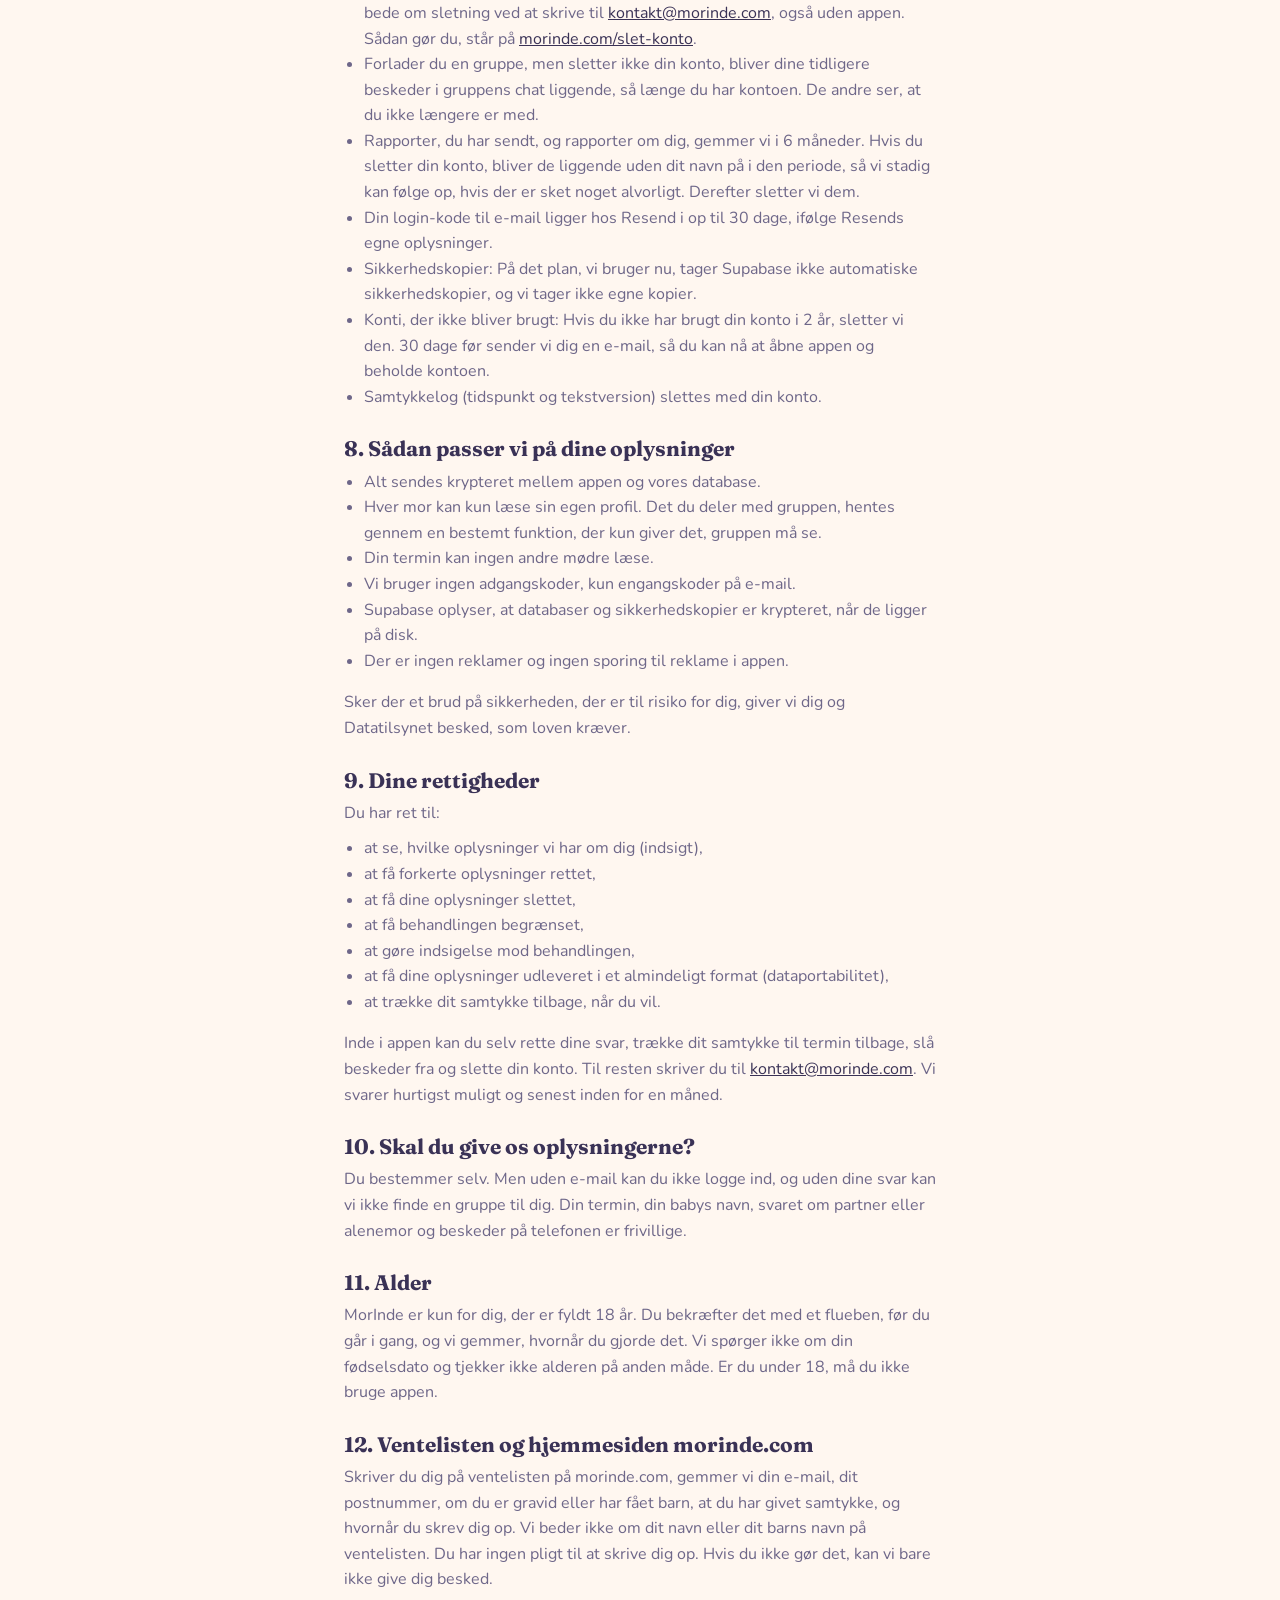
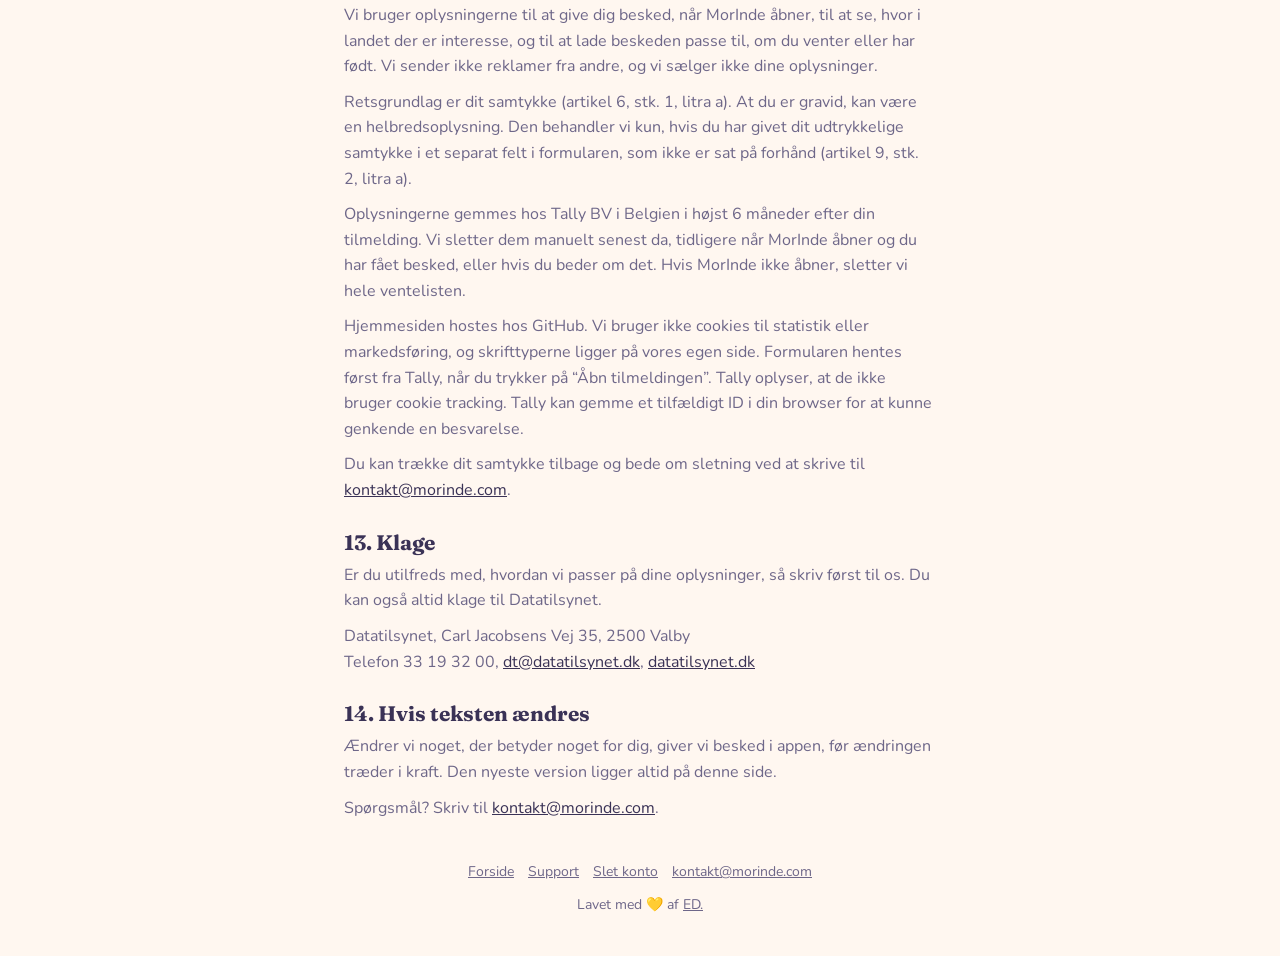
==== commit a2e3d3dd: "Skriv 30 dages varsel ind i privatlivsudkastet Inaktive konti slettes efter 2 år, med e-mail 30 dage" ====
--- a/privatliv/index.html
+++ b/privatliv/index.html
@@ -45,7 +45,7 @@
     </nav>
   </header>
 
-  <p class="draft">Udkast til Edins godkendelse, 16. november 2026. Siden er ikke udgivet endnu. Fjern noindex, når siden udgives. Sletning af konti, der ikke er brugt i 2 år, med en e-mail først, er skrevet ind her, men er ikke bygget i appen endnu og skal være færdig før udgivelse.</p>
+  <p class="draft">Udkast til Edins godkendelse, 16. november 2026. Siden er ikke udgivet endnu. Fjern noindex, når siden udgives. Teksten i advarselsmailen, før en inaktiv konto slettes, venter på Edins godkendelse.</p>
 
   <h1>Privatlivspolitik for MorInde</h1>
   <p class="meta">For appen MorInde og hjemmesiden morinde.com. Dataansvarlig: Edin Deronjic, ED. Sidst opdateret: [DATO FOR UDGIVELSE]</p>
@@ -146,7 +146,7 @@
     <li>Rapporter, du har sendt, og rapporter om dig, gemmer vi i 6 måneder. Hvis du sletter din konto, bliver de liggende uden dit navn på i den periode, så vi stadig kan følge op, hvis der er sket noget alvorligt. Derefter sletter vi dem.</li>
     <li>Din login-kode til e-mail ligger hos Resend i op til 30 dage, ifølge Resends egne oplysninger.</li>
     <li>Sikkerhedskopier: På det plan, vi bruger nu, tager Supabase ikke automatiske sikkerhedskopier, og vi tager ikke egne kopier.</li>
-    <li>Konti, der ikke bliver brugt: Hvis du ikke har brugt din konto i 2 år, sletter vi den. Før vi gør det, sender vi dig en e-mail, så du kan nå at logge ind, hvis du vil beholde den. <span class="afklar">[FØR UDGIVELSE: er ikke bygget i appen endnu]</span></li>
+    <li>Konti, der ikke bliver brugt: Hvis du ikke har brugt din konto i 2 år, sletter vi den. 30 dage før sender vi dig en e-mail, så du kan nå at åbne appen og beholde kontoen.</li>
     <li>Samtykkelog (tidspunkt og tekstversion) slettes med din konto.</li>
   </ul>
 
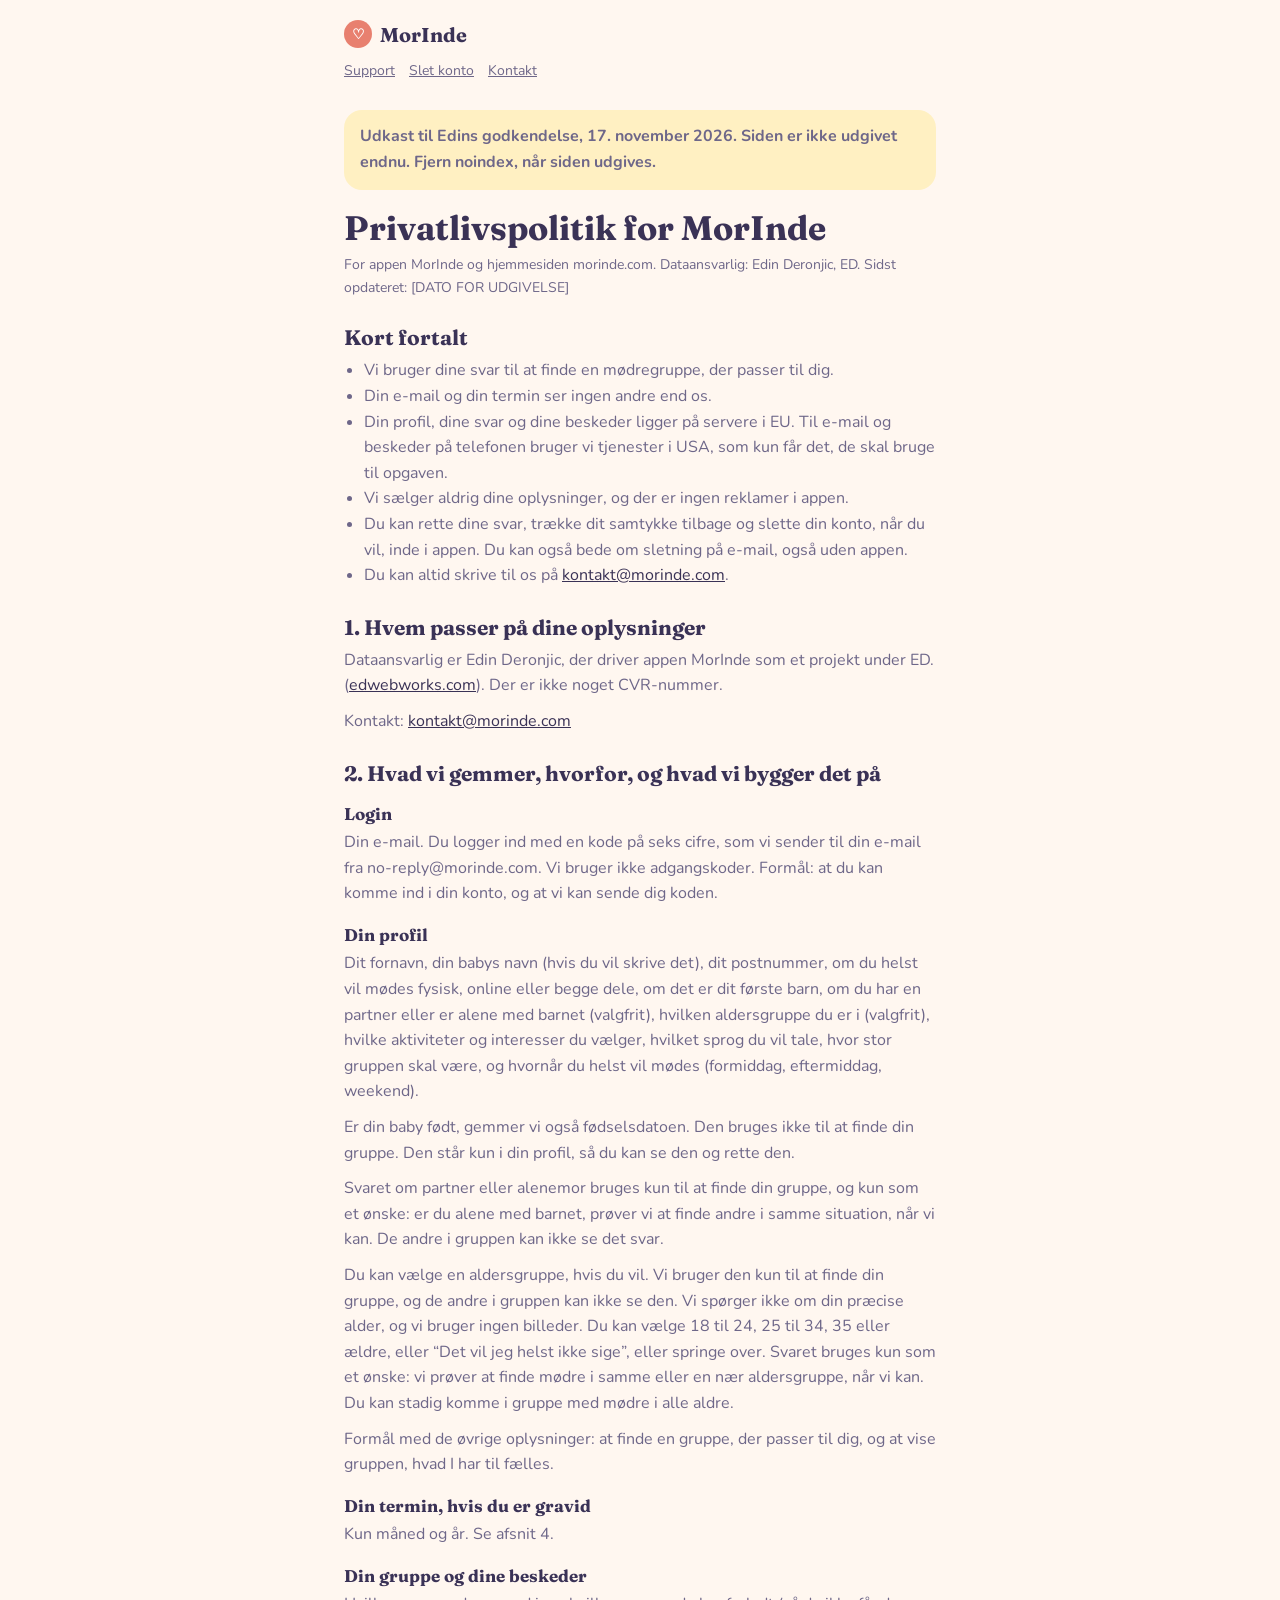
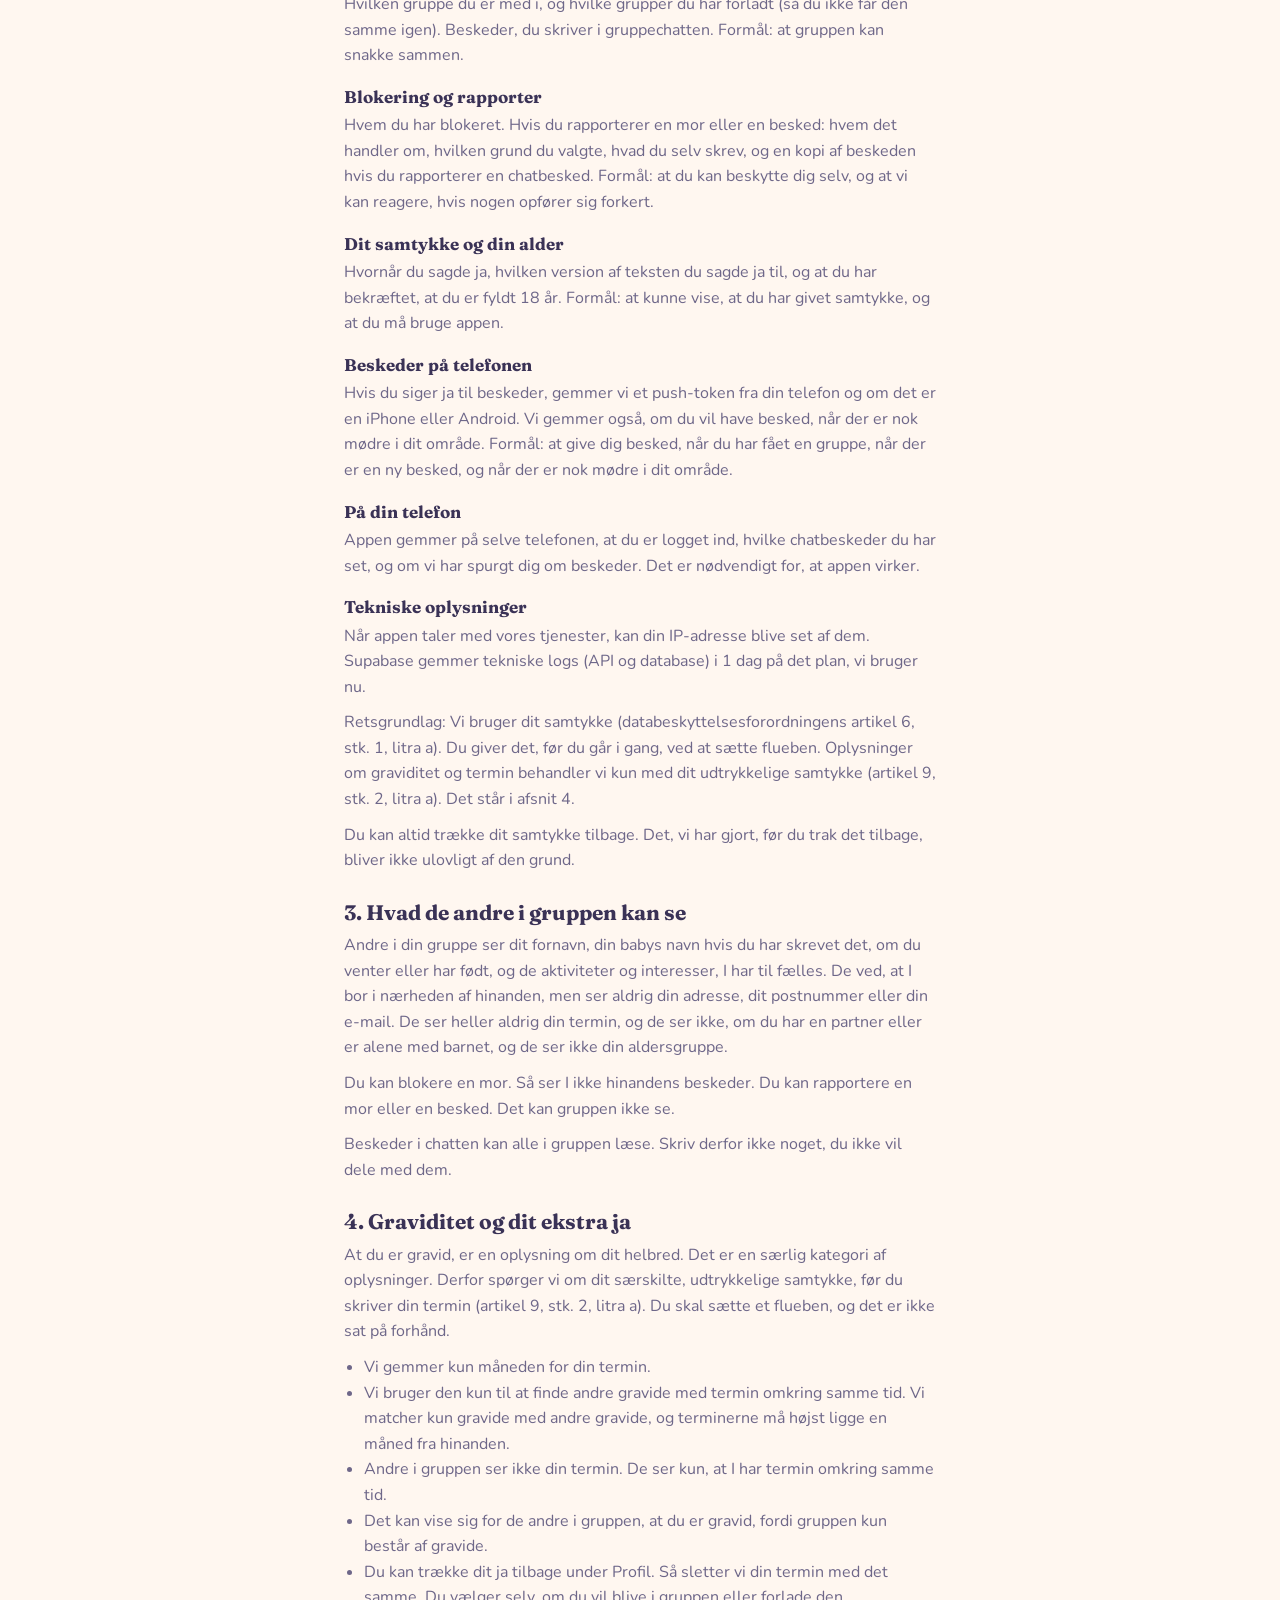
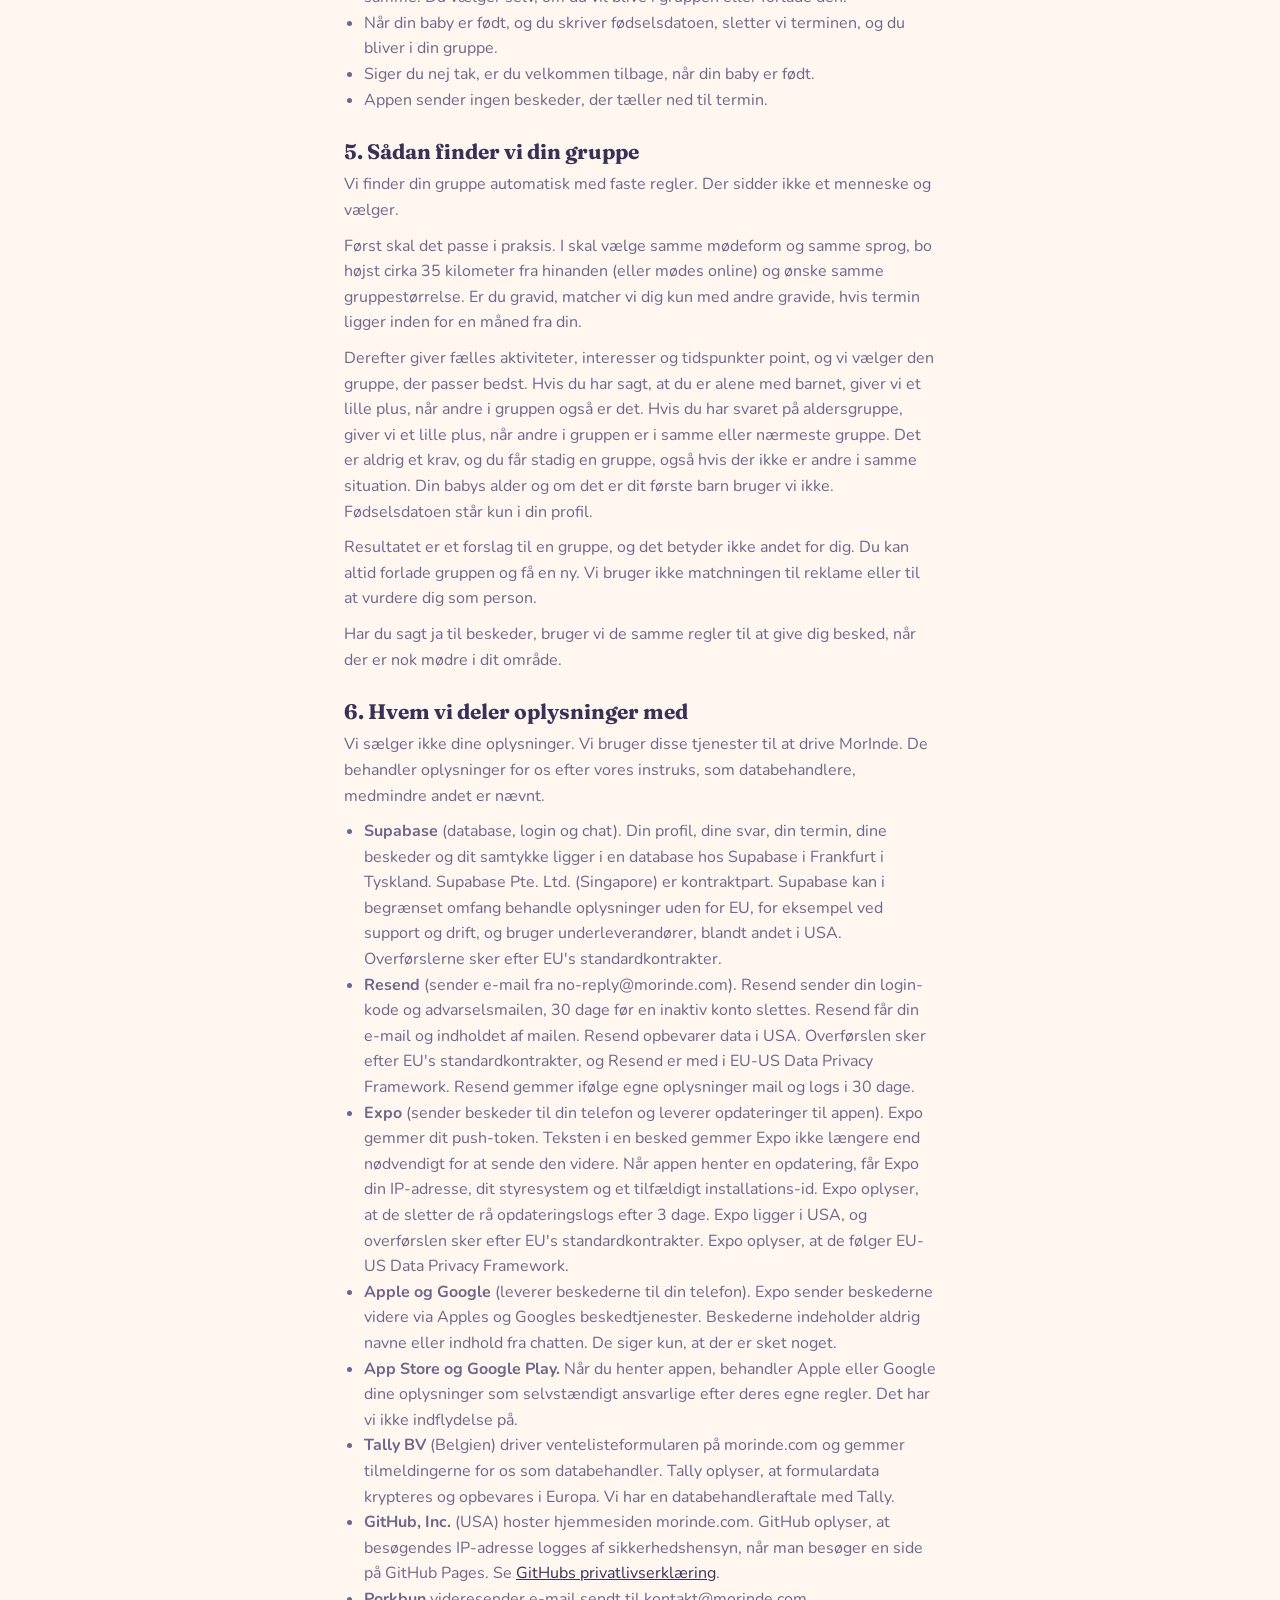
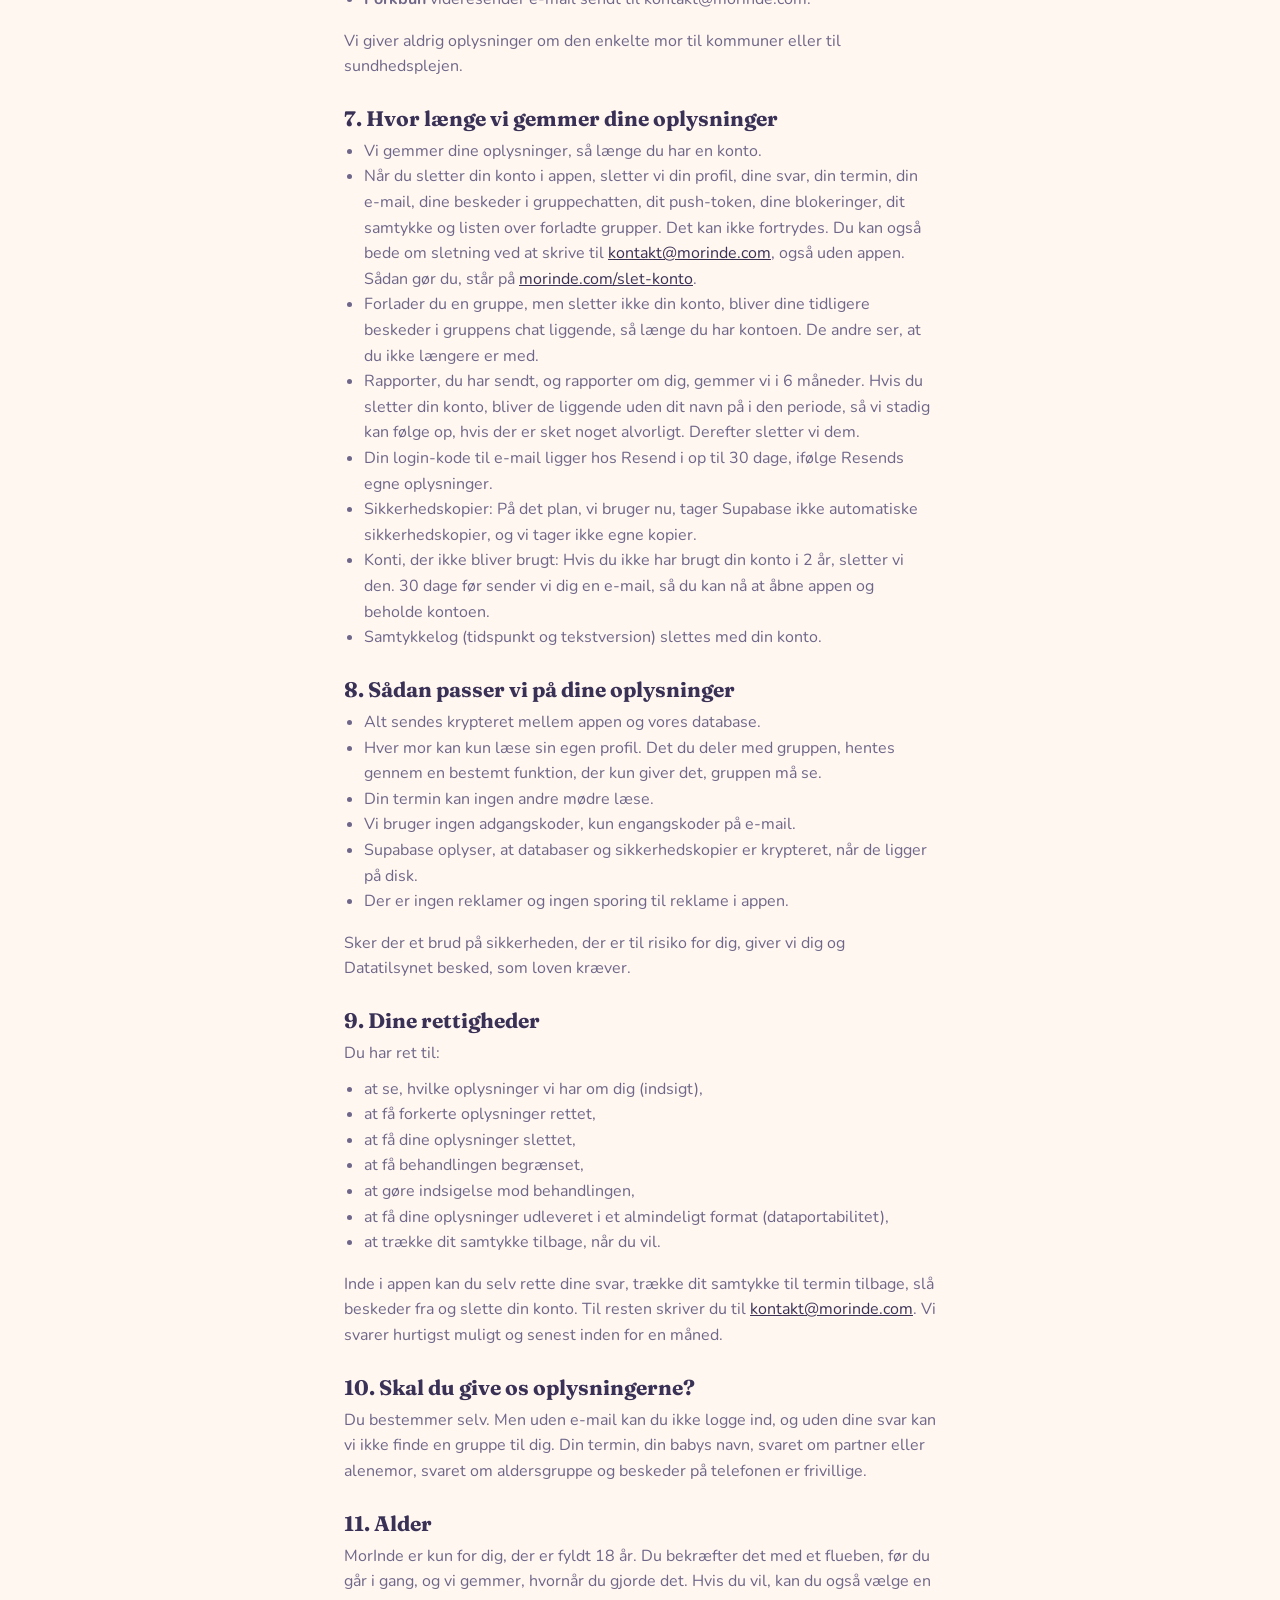
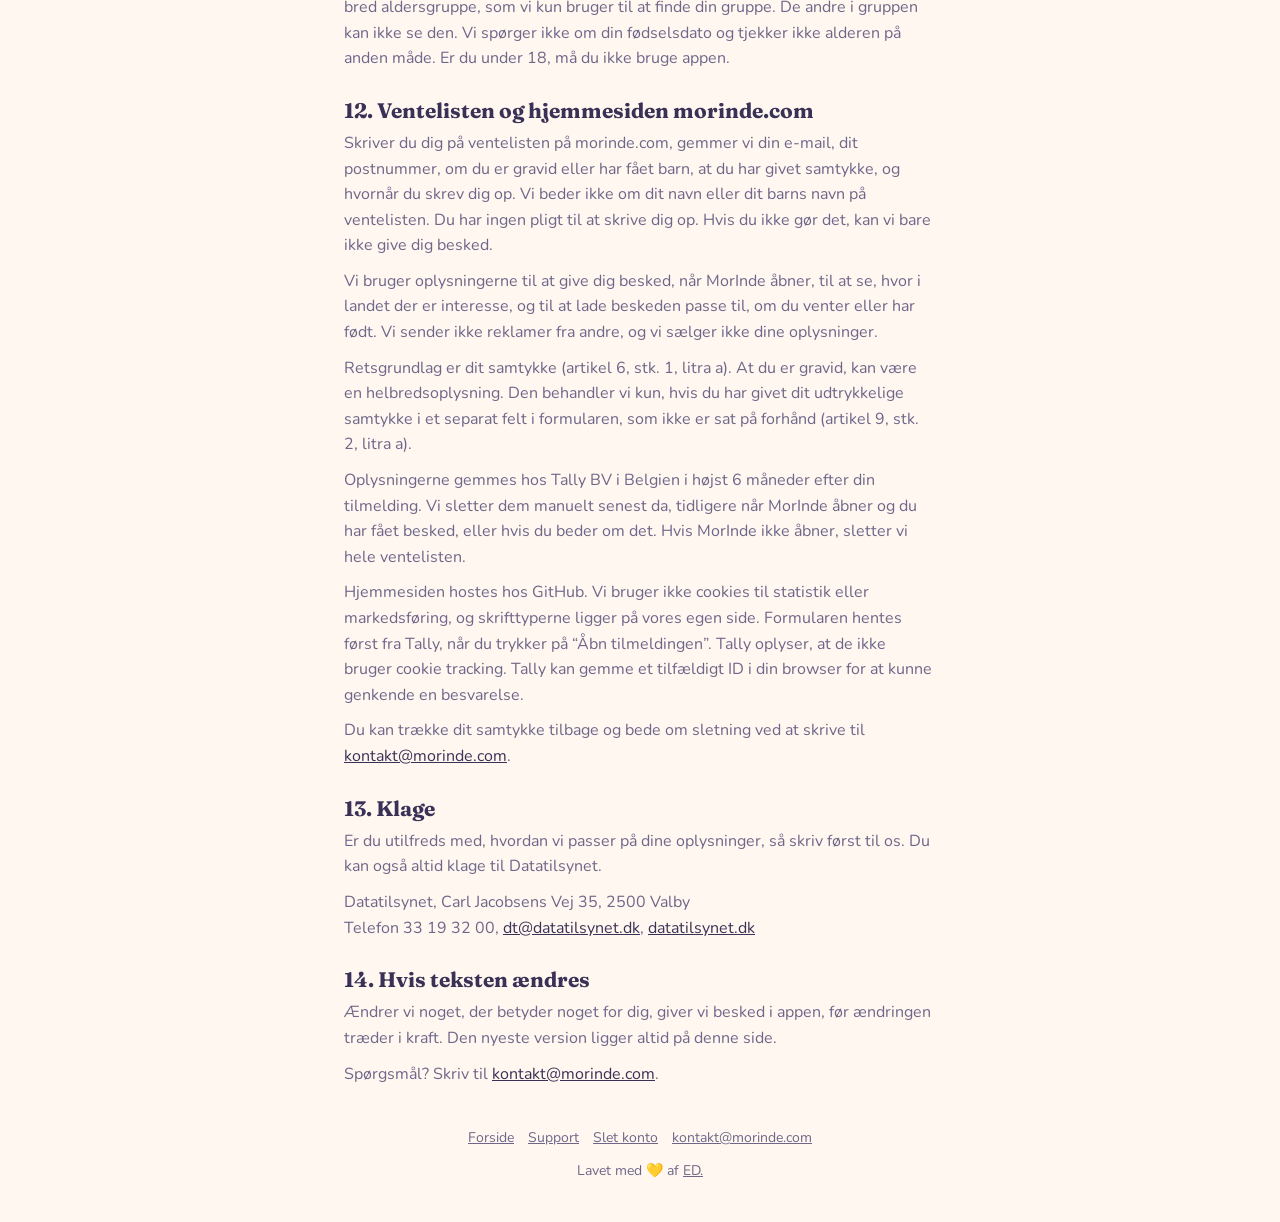
==== commit 5e0ae2da: "Opdater privatlivsudkastet med valgfri aldersgruppe og godkendt advarselsmail" ====
--- a/privatliv/index.html
+++ b/privatliv/index.html
@@ -45,7 +45,7 @@
     </nav>
   </header>
 
-  <p class="draft">Udkast til Edins godkendelse, 16. november 2026. Siden er ikke udgivet endnu. Fjern noindex, når siden udgives. Teksten i advarselsmailen, før en inaktiv konto slettes, venter på Edins godkendelse.</p>
+  <p class="draft">Udkast til Edins godkendelse, 17. november 2026. Siden er ikke udgivet endnu. Fjern noindex, når siden udgives.</p>
 
   <h1>Privatlivspolitik for MorInde</h1>
   <p class="meta">For appen MorInde og hjemmesiden morinde.com. Dataansvarlig: Edin Deronjic, ED. Sidst opdateret: [DATO FOR UDGIVELSE]</p>
@@ -70,9 +70,10 @@
   <p>Din e-mail. Du logger ind med en kode på seks cifre, som vi sender til din e-mail fra no-reply@morinde.com. Vi bruger ikke adgangskoder. Formål: at du kan komme ind i din konto, og at vi kan sende dig koden.</p>
 
   <h3>Din profil</h3>
-  <p>Dit fornavn, din babys navn (hvis du vil skrive det), dit postnummer, om du helst vil mødes fysisk, online eller begge dele, om det er dit første barn, om du har en partner eller er alene med barnet (valgfrit), hvilke aktiviteter og interesser du vælger, hvilket sprog du vil tale, hvor stor gruppen skal være, og hvornår du helst vil mødes (formiddag, eftermiddag, weekend).</p>
+  <p>Dit fornavn, din babys navn (hvis du vil skrive det), dit postnummer, om du helst vil mødes fysisk, online eller begge dele, om det er dit første barn, om du har en partner eller er alene med barnet (valgfrit), hvilken aldersgruppe du er i (valgfrit), hvilke aktiviteter og interesser du vælger, hvilket sprog du vil tale, hvor stor gruppen skal være, og hvornår du helst vil mødes (formiddag, eftermiddag, weekend).</p>
   <p>Er din baby født, gemmer vi også fødselsdatoen. Den bruges ikke til at finde din gruppe. Den står kun i din profil, så du kan se den og rette den.</p>
   <p>Svaret om partner eller alenemor bruges kun til at finde din gruppe, og kun som et ønske: er du alene med barnet, prøver vi at finde andre i samme situation, når vi kan. De andre i gruppen kan ikke se det svar.</p>
+  <p>Du kan vælge en aldersgruppe, hvis du vil. Vi bruger den kun til at finde din gruppe, og de andre i gruppen kan ikke se den. Vi spørger ikke om din præcise alder, og vi bruger ingen billeder. Du kan vælge 18 til 24, 25 til 34, 35 eller ældre, eller “Det vil jeg helst ikke sige”, eller springe over. Svaret bruges kun som et ønske: vi prøver at finde mødre i samme eller en nær aldersgruppe, når vi kan. Du kan stadig komme i gruppe med mødre i alle aldre.</p>
   <p>Formål med de øvrige oplysninger: at finde en gruppe, der passer til dig, og at vise gruppen, hvad I har til fælles.</p>
 
   <h3>Din termin, hvis du er gravid</h3>
@@ -100,7 +101,7 @@
   <p>Du kan altid trække dit samtykke tilbage. Det, vi har gjort, før du trak det tilbage, bliver ikke ulovligt af den grund.</p>
 
   <h2>3. Hvad de andre i gruppen kan se</h2>
-  <p>Andre i din gruppe ser dit fornavn, din babys navn hvis du har skrevet det, om du venter eller har født, og de aktiviteter og interesser, I har til fælles. De ved, at I bor i nærheden af hinanden, men ser aldrig din adresse, dit postnummer eller din e-mail. De ser heller aldrig din termin, og de ser ikke, om du har en partner eller er alene med barnet.</p>
+  <p>Andre i din gruppe ser dit fornavn, din babys navn hvis du har skrevet det, om du venter eller har født, og de aktiviteter og interesser, I har til fælles. De ved, at I bor i nærheden af hinanden, men ser aldrig din adresse, dit postnummer eller din e-mail. De ser heller aldrig din termin, og de ser ikke, om du har en partner eller er alene med barnet, og de ser ikke din aldersgruppe.</p>
   <p>Du kan blokere en mor. Så ser I ikke hinandens beskeder. Du kan rapportere en mor eller en besked. Det kan gruppen ikke se.</p>
   <p>Beskeder i chatten kan alle i gruppen læse. Skriv derfor ikke noget, du ikke vil dele med dem.</p>
 
@@ -120,7 +121,7 @@
   <h2>5. Sådan finder vi din gruppe</h2>
   <p>Vi finder din gruppe automatisk med faste regler. Der sidder ikke et menneske og vælger.</p>
   <p>Først skal det passe i praksis. I skal vælge samme mødeform og samme sprog, bo højst cirka 35 kilometer fra hinanden (eller mødes online) og ønske samme gruppestørrelse. Er du gravid, matcher vi dig kun med andre gravide, hvis termin ligger inden for en måned fra din.</p>
-  <p>Derefter giver fælles aktiviteter, interesser og tidspunkter point, og vi vælger den gruppe, der passer bedst. Hvis du har sagt, at du er alene med barnet, giver vi et lille plus, når andre i gruppen også er det. Det er aldrig et krav, og du får stadig en gruppe, selv om der ikke er andre alenemødre. Din babys alder og om det er dit første barn bruger vi ikke. Fødselsdatoen står kun i din profil.</p>
+  <p>Derefter giver fælles aktiviteter, interesser og tidspunkter point, og vi vælger den gruppe, der passer bedst. Hvis du har sagt, at du er alene med barnet, giver vi et lille plus, når andre i gruppen også er det. Hvis du har svaret på aldersgruppe, giver vi et lille plus, når andre i gruppen er i samme eller nærmeste gruppe. Det er aldrig et krav, og du får stadig en gruppe, også hvis der ikke er andre i samme situation. Din babys alder og om det er dit første barn bruger vi ikke. Fødselsdatoen står kun i din profil.</p>
   <p>Resultatet er et forslag til en gruppe, og det betyder ikke andet for dig. Du kan altid forlade gruppen og få en ny. Vi bruger ikke matchningen til reklame eller til at vurdere dig som person.</p>
   <p>Har du sagt ja til beskeder, bruger vi de samme regler til at give dig besked, når der er nok mødre i dit område.</p>
 
@@ -128,7 +129,7 @@
   <p>Vi sælger ikke dine oplysninger. Vi bruger disse tjenester til at drive MorInde. De behandler oplysninger for os efter vores instruks, som databehandlere, medmindre andet er nævnt.</p>
   <ul>
     <li><b>Supabase</b> (database, login og chat). Din profil, dine svar, din termin, dine beskeder og dit samtykke ligger i en database hos Supabase i Frankfurt i Tyskland. Supabase Pte. Ltd. (Singapore) er kontraktpart. Supabase kan i begrænset omfang behandle oplysninger uden for EU, for eksempel ved support og drift, og bruger underleverandører, blandt andet i USA. Overførslerne sker efter EU's standardkontrakter.</li>
-    <li><b>Resend</b> (sender din login-kode på e-mail). Resend får din e-mail og indholdet af koden. Resend opbevarer data i USA. Overførslen sker efter EU's standardkontrakter, og Resend er med i EU-US Data Privacy Framework. Resend gemmer ifølge egne oplysninger mail og logs i 30 dage.</li>
+    <li><b>Resend</b> (sender e-mail fra no-reply@morinde.com). Resend sender din login-kode og advarselsmailen, 30 dage før en inaktiv konto slettes. Resend får din e-mail og indholdet af mailen. Resend opbevarer data i USA. Overførslen sker efter EU's standardkontrakter, og Resend er med i EU-US Data Privacy Framework. Resend gemmer ifølge egne oplysninger mail og logs i 30 dage.</li>
     <li><b>Expo</b> (sender beskeder til din telefon og leverer opdateringer til appen). Expo gemmer dit push-token. Teksten i en besked gemmer Expo ikke længere end nødvendigt for at sende den videre. Når appen henter en opdatering, får Expo din IP-adresse, dit styresystem og et tilfældigt installations-id. Expo oplyser, at de sletter de rå opdateringslogs efter 3 dage. Expo ligger i USA, og overførslen sker efter EU's standardkontrakter. Expo oplyser, at de følger EU-US Data Privacy Framework.</li>
     <li><b>Apple og Google</b> (leverer beskederne til din telefon). Expo sender beskederne videre via Apples og Googles beskedtjenester. Beskederne indeholder aldrig navne eller indhold fra chatten. De siger kun, at der er sket noget.</li>
     <li><b>App Store og Google Play.</b> Når du henter appen, behandler Apple eller Google dine oplysninger som selvstændigt ansvarlige efter deres egne regler. Det har vi ikke indflydelse på.</li>
@@ -175,10 +176,10 @@
   <p>Inde i appen kan du selv rette dine svar, trække dit samtykke til termin tilbage, slå beskeder fra og slette din konto. Til resten skriver du til <a href="mailto:kontakt@morinde.com">kontakt@morinde.com</a>. Vi svarer hurtigst muligt og senest inden for en måned.</p>
 
   <h2>10. Skal du give os oplysningerne?</h2>
-  <p>Du bestemmer selv. Men uden e-mail kan du ikke logge ind, og uden dine svar kan vi ikke finde en gruppe til dig. Din termin, din babys navn, svaret om partner eller alenemor og beskeder på telefonen er frivillige.</p>
+  <p>Du bestemmer selv. Men uden e-mail kan du ikke logge ind, og uden dine svar kan vi ikke finde en gruppe til dig. Din termin, din babys navn, svaret om partner eller alenemor, svaret om aldersgruppe og beskeder på telefonen er frivillige.</p>
 
   <h2>11. Alder</h2>
-  <p>MorInde er kun for dig, der er fyldt 18 år. Du bekræfter det med et flueben, før du går i gang, og vi gemmer, hvornår du gjorde det. Vi spørger ikke om din fødselsdato og tjekker ikke alderen på anden måde. Er du under 18, må du ikke bruge appen.</p>
+  <p>MorInde er kun for dig, der er fyldt 18 år. Du bekræfter det med et flueben, før du går i gang, og vi gemmer, hvornår du gjorde det. Hvis du vil, kan du også vælge en bred aldersgruppe, som vi kun bruger til at finde din gruppe. De andre i gruppen kan ikke se den. Vi spørger ikke om din fødselsdato og tjekker ikke alderen på anden måde. Er du under 18, må du ikke bruge appen.</p>
 
   <h2>12. Ventelisten og hjemmesiden morinde.com</h2>
   <p>Skriver du dig på ventelisten på morinde.com, gemmer vi din e-mail, dit postnummer, om du er gravid eller har fået barn, at du har givet samtykke, og hvornår du skrev dig op. Vi beder ikke om dit navn eller dit barns navn på ventelisten. Du har ingen pligt til at skrive dig op. Hvis du ikke gør det, kan vi bare ikke give dig besked.</p>
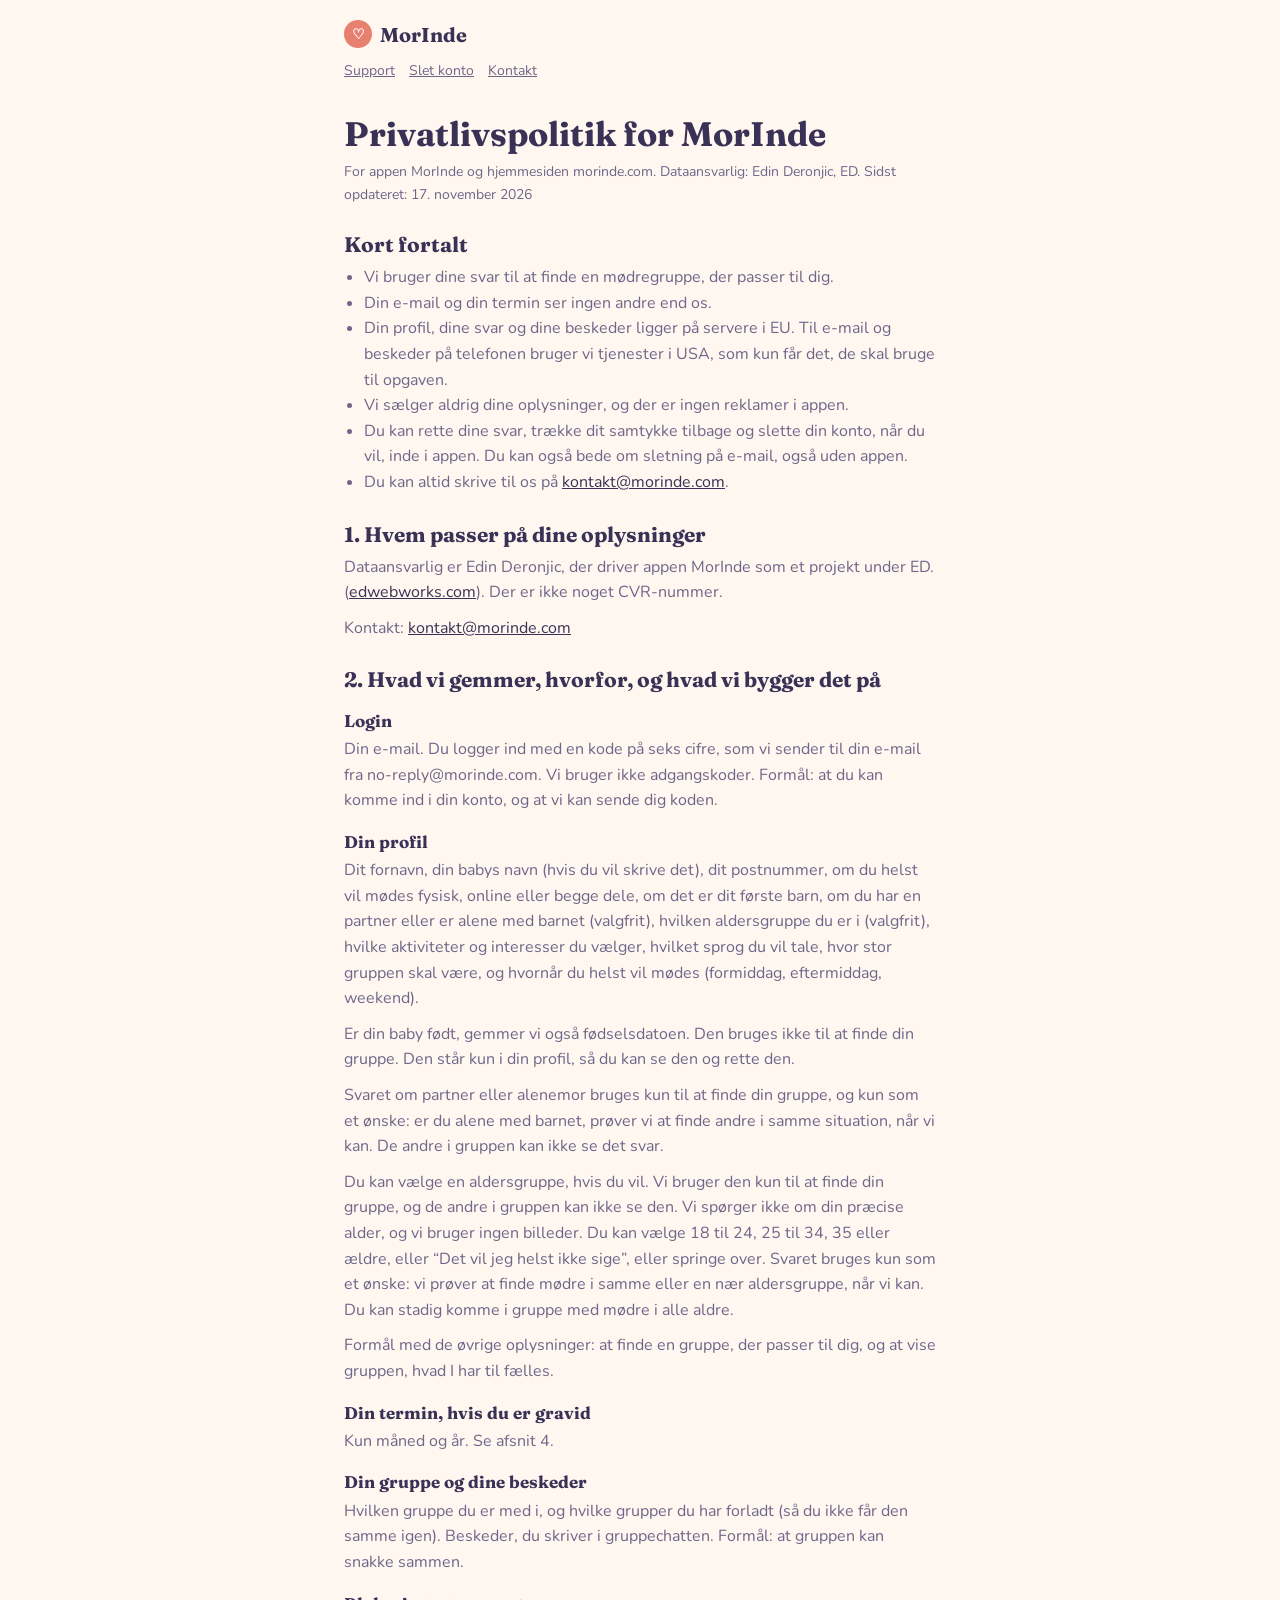
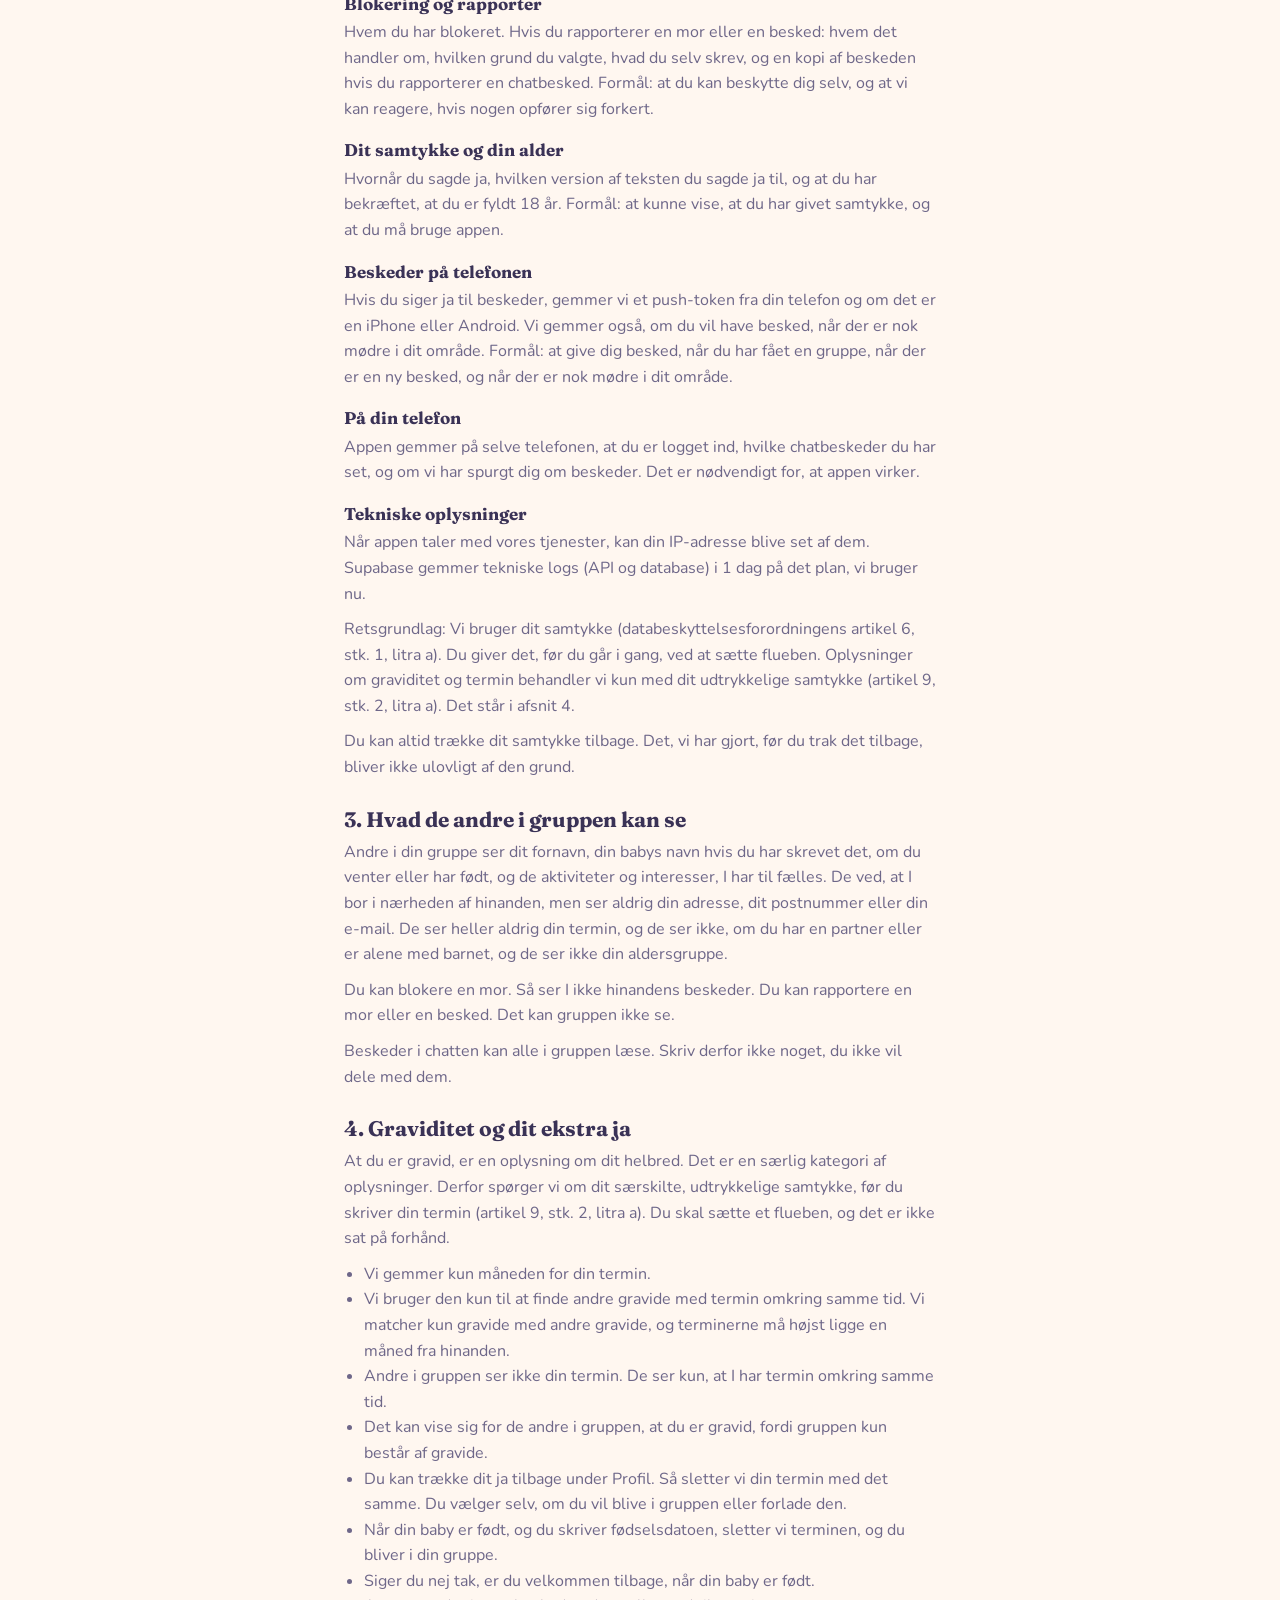
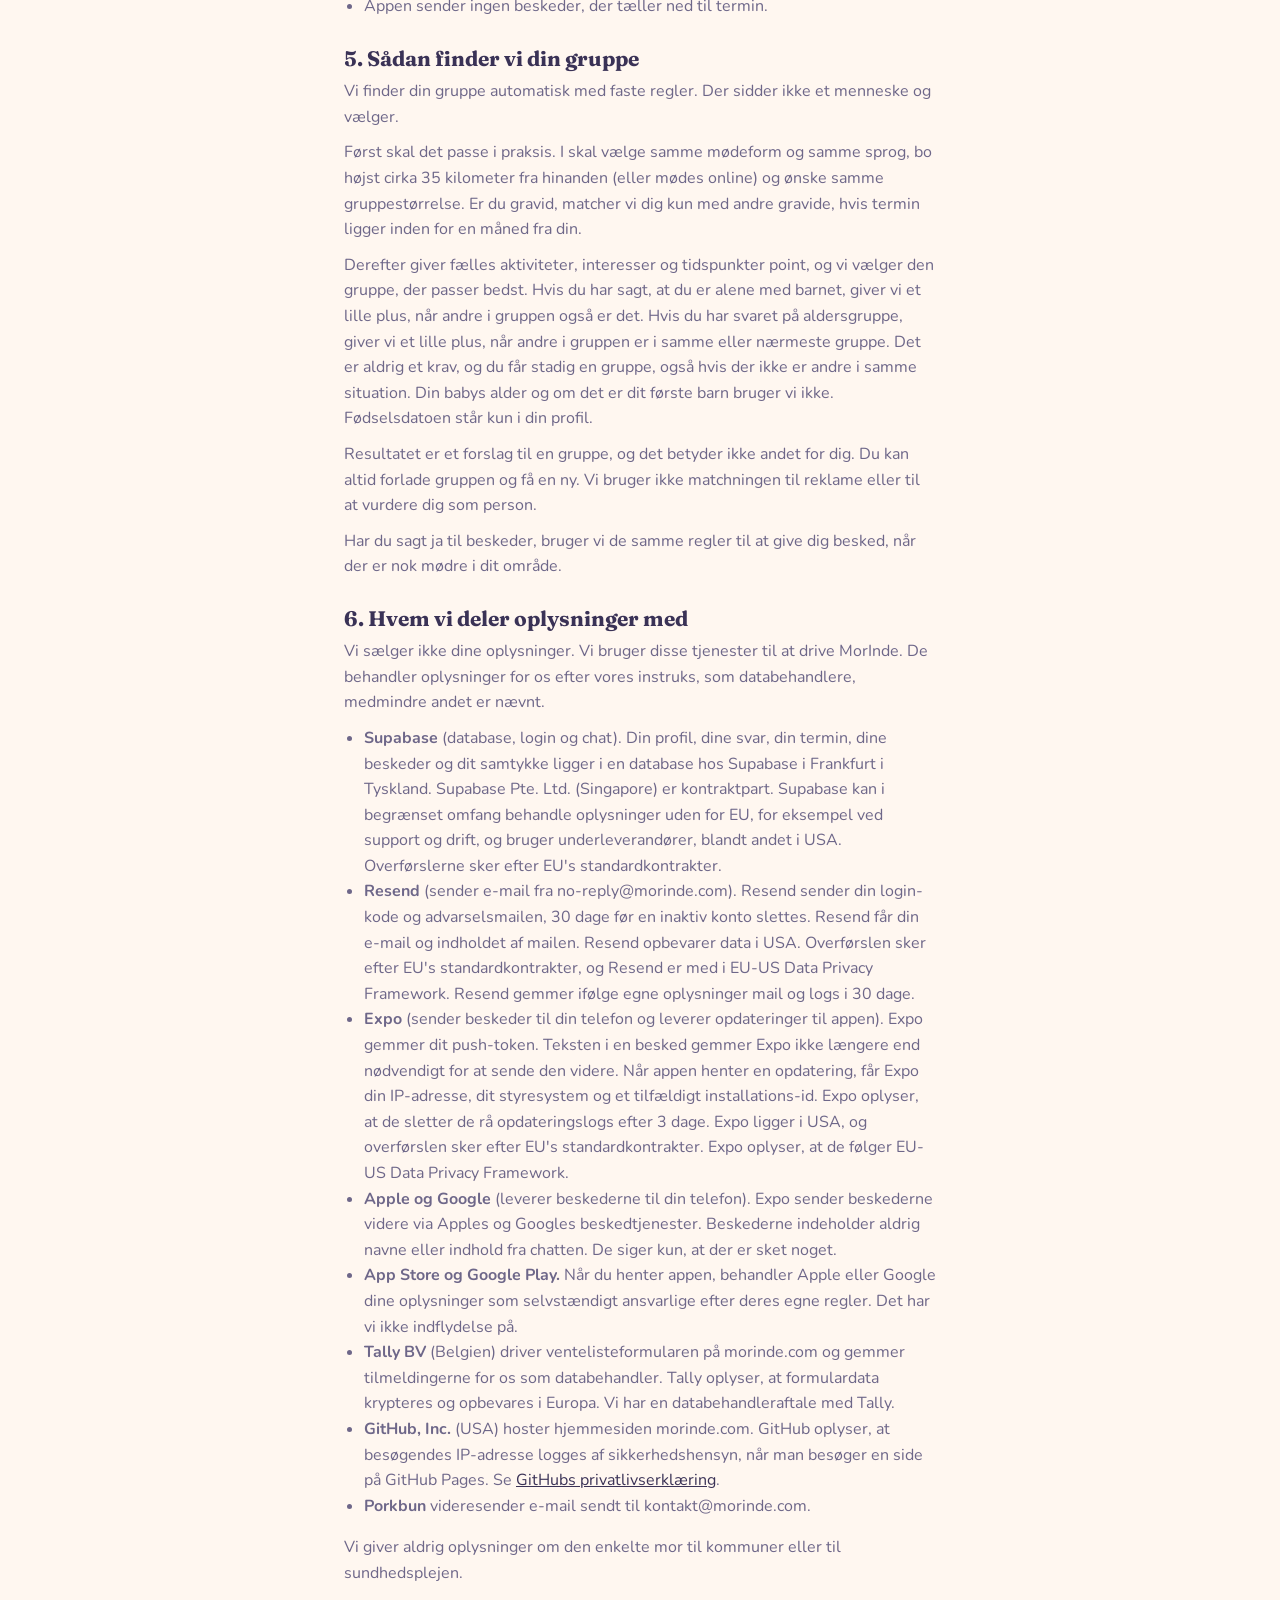
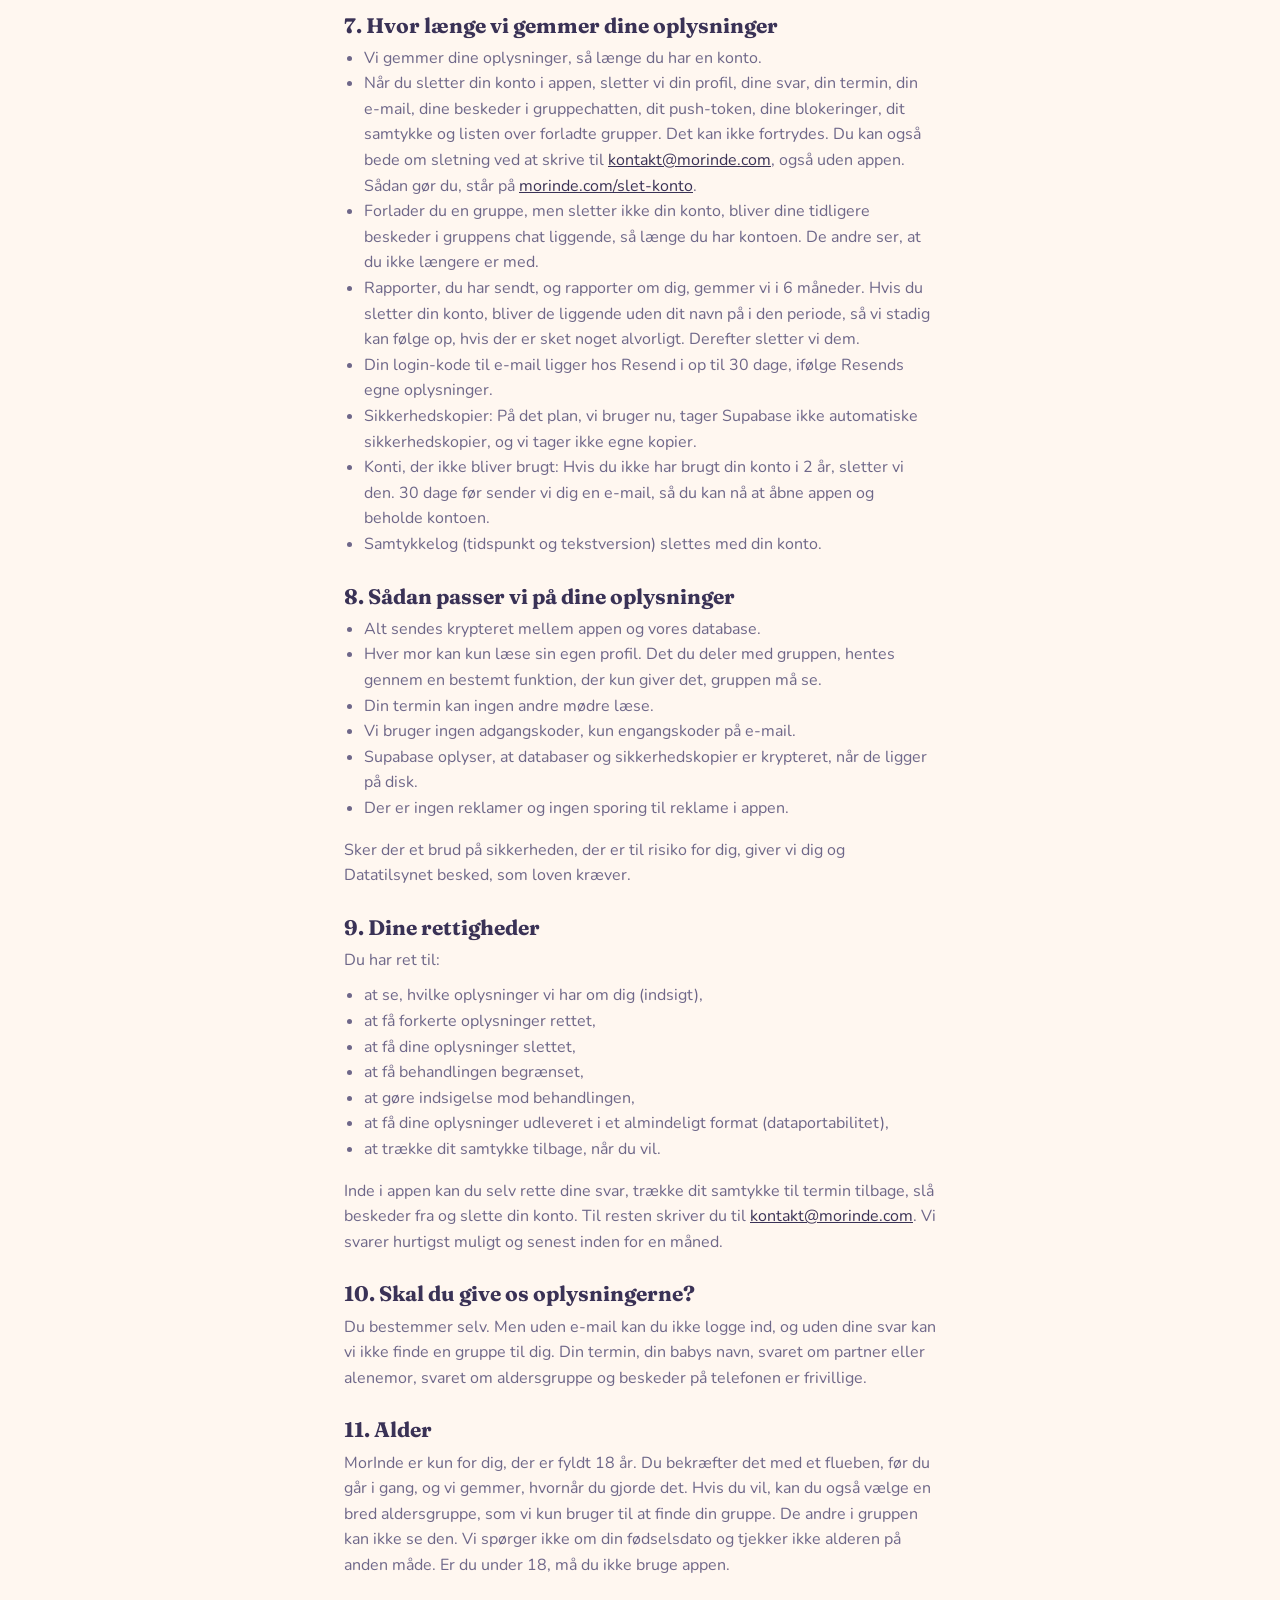
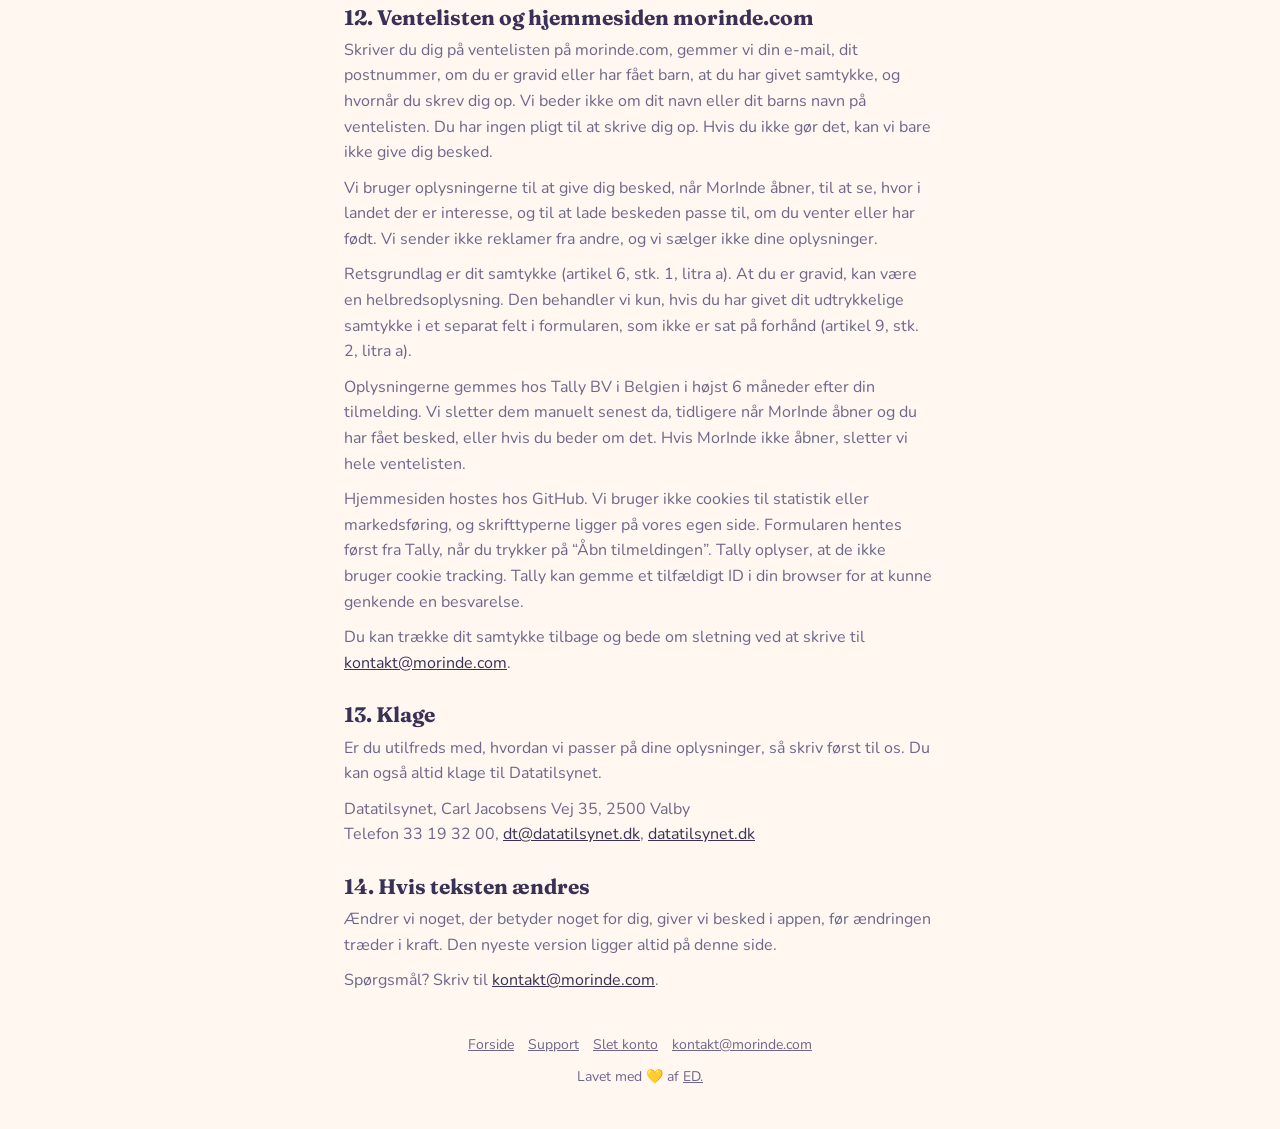
==== commit 6507be2d: "Udgiv siderne om privatliv, support og sletning af konto Fjern noindex og udkast-mærker, og sæt udgi" ====
--- a/privatliv/index.html
+++ b/privatliv/index.html
@@ -4,7 +4,6 @@
 <meta charset="UTF-8">
 <meta name="viewport" content="width=device-width, initial-scale=1, viewport-fit=cover">
 <meta name="theme-color" content="#FFF7F0">
-<meta name="robots" content="noindex">
 <title>Privatlivspolitik · MorInde</title>
 <meta name="description" content="Privatlivspolitik for appen MorInde og hjemmesiden morinde.com. Dataansvarlig er Edin Deronjic, ED.">
 <link href="/fonts/fonts.css" rel="stylesheet">
@@ -26,8 +25,6 @@
 p,li{color:var(--ink-2);font-size:16px}
 p{margin-bottom:10px}
 ul,ol{padding-left:20px;margin:8px 0 16px}
-.draft{background:var(--butter);border-radius:18px;padding:14px 16px;font-weight:700;margin:14px 0}
-.afklar{background:var(--butter);border-radius:8px;padding:0 6px;font-weight:700;color:var(--ink);font-size:14px}
 a{color:var(--ink)}
 footer{text-align:center;font-size:14px;color:var(--ink-2);padding-top:30px}
 footer .links{margin-bottom:10px;display:flex;flex-wrap:wrap;gap:14px;justify-content:center}
@@ -45,10 +42,8 @@
     </nav>
   </header>
 
-  <p class="draft">Udkast til Edins godkendelse, 17. november 2026. Siden er ikke udgivet endnu. Fjern noindex, når siden udgives.</p>
-
   <h1>Privatlivspolitik for MorInde</h1>
-  <p class="meta">For appen MorInde og hjemmesiden morinde.com. Dataansvarlig: Edin Deronjic, ED. Sidst opdateret: [DATO FOR UDGIVELSE]</p>
+  <p class="meta">For appen MorInde og hjemmesiden morinde.com. Dataansvarlig: Edin Deronjic, ED. Sidst opdateret: 17. november 2026</p>
 
   <h2>Kort fortalt</h2>
   <ul>
